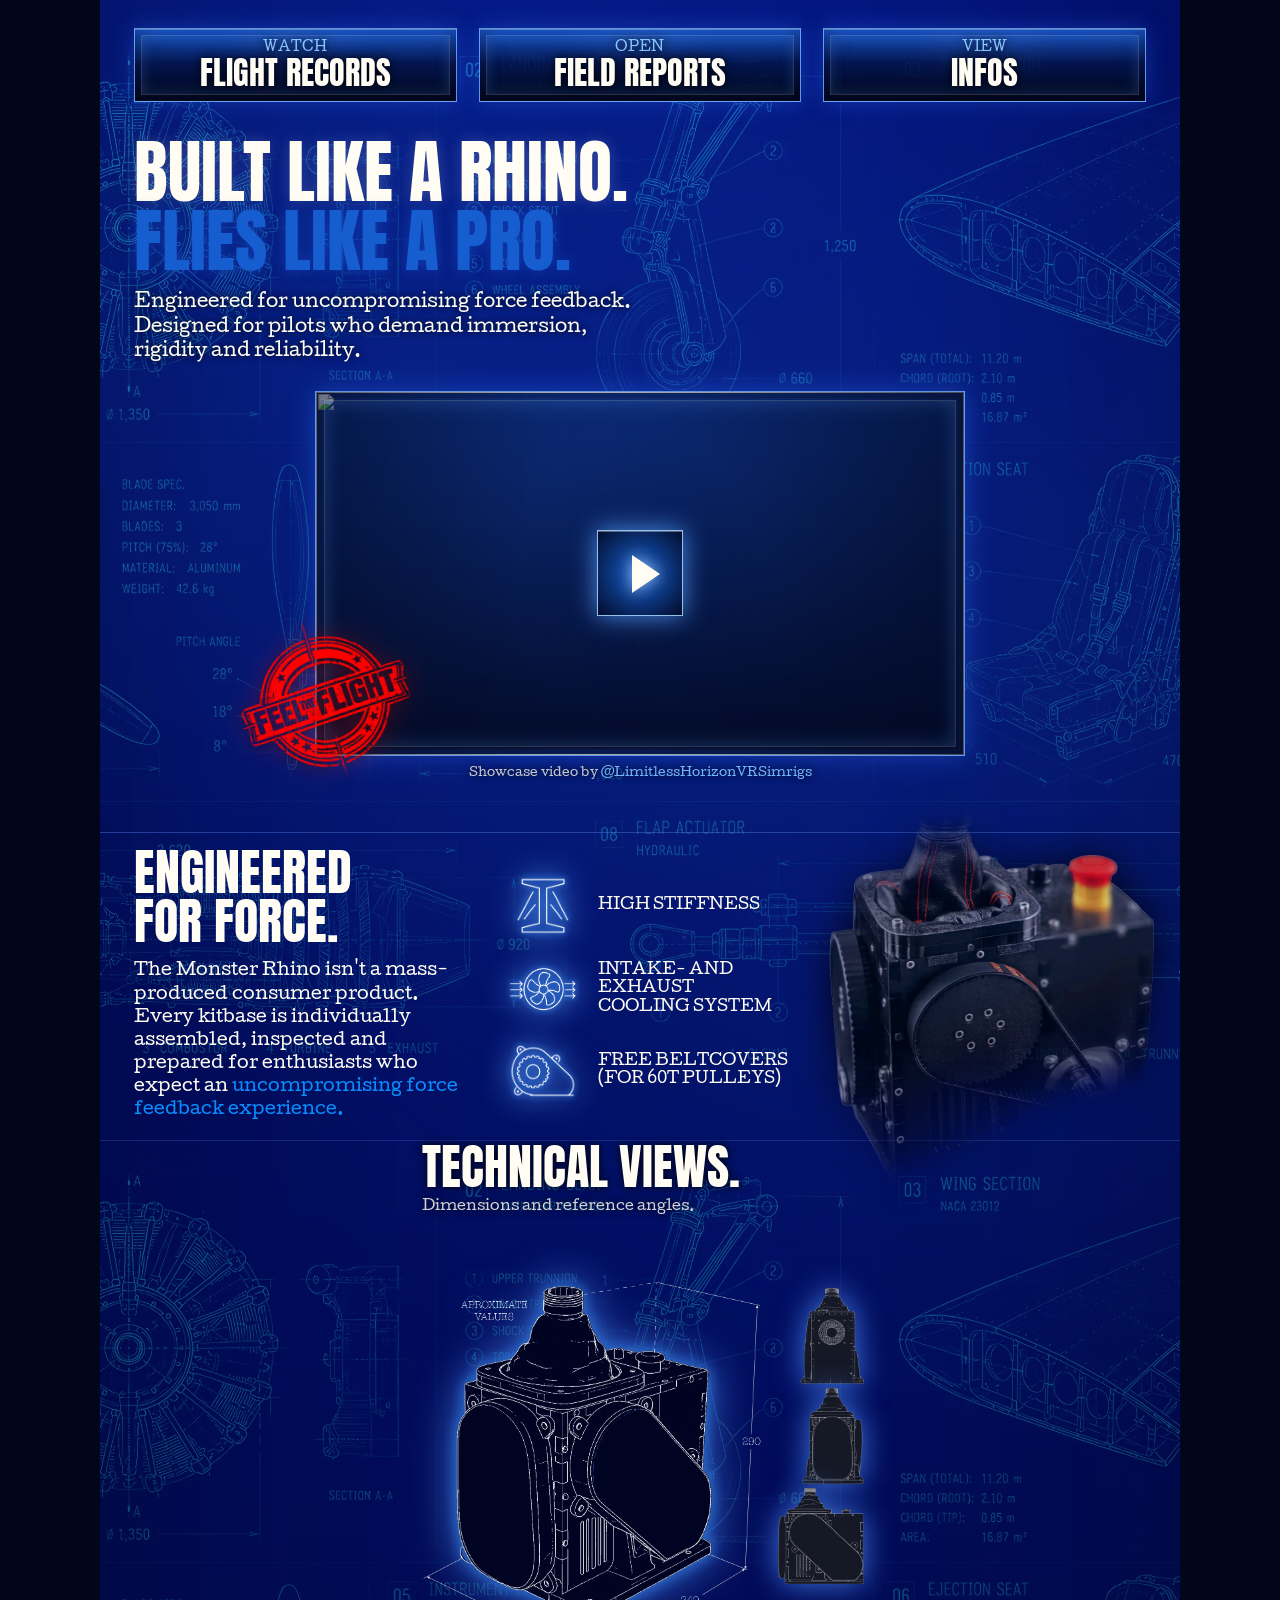
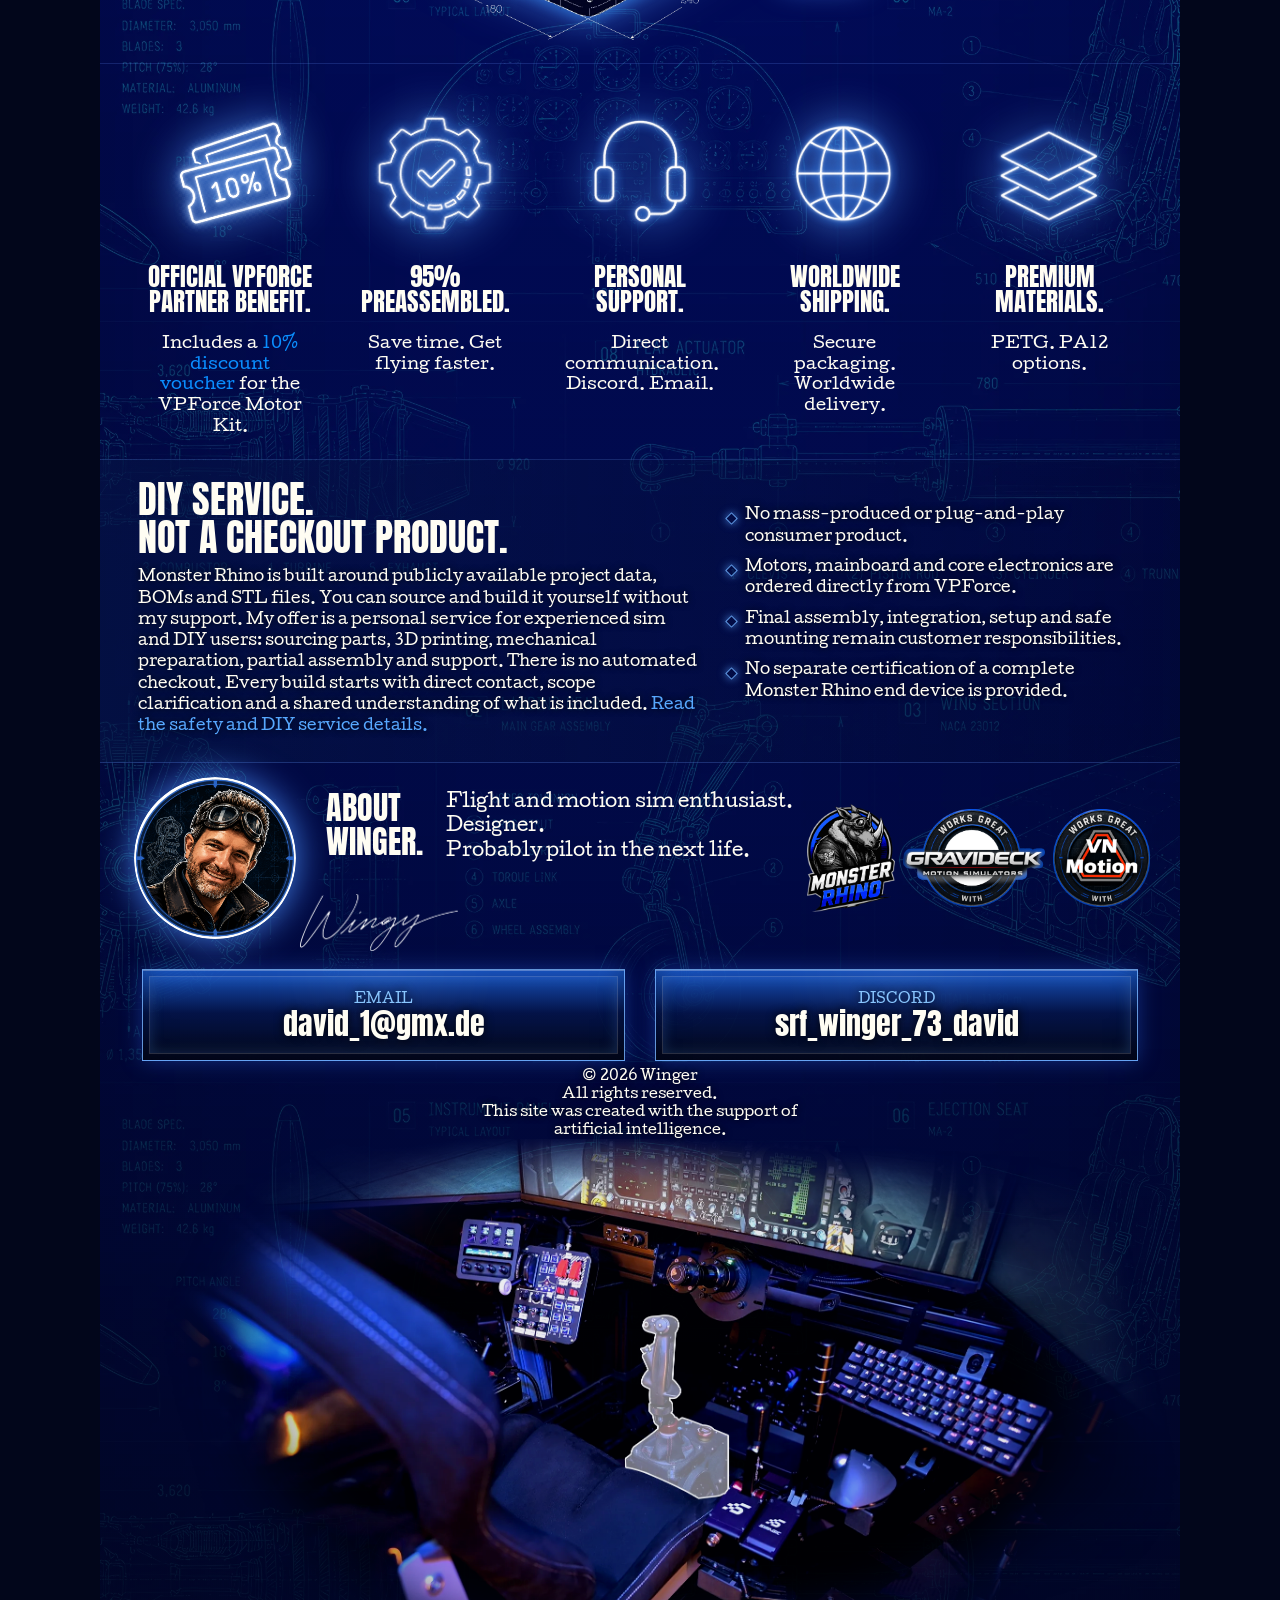
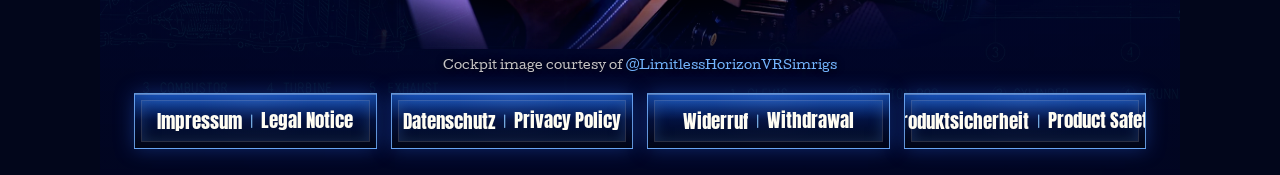
==== index.html @ 01133090 "Add files via upload layout changes. added quickjump functionality for infos subsite" ====
<!DOCTYPE html>
<html lang="en">

<head>
    <meta charset="UTF-8">
    <meta name="viewport" content="width=device-width, initial-scale=1.0">
    <title>Monster Rhino</title>

    <link rel="stylesheet" href="css/style.css?v=20260711-showcase-prototype">
</head>

<body>

<div class="page">

    <nav class="top-buttons">

        <a href="https://www.youtube.com/watch?v=9fxIOukKKqA&list=PLSJclyvsJYIU" target="_blank" rel="noopener noreferrer" class="site-button site-button-primary" aria-label="Flight Records - Watch">
            <span class="button-kicker">Watch</span>
            <span class="button-title">Flight Records</span>
        </a>

        <a href="https://forum.dcs.world/topic/357705-monster-ffb-rhino-diy-kitbase-95-preassembled-supplyservice-supplementary-to-kaltokriwinger-kits/?do=getNewComment" target="_blank" rel="noopener noreferrer" class="site-button" aria-label="Field Reports - Open">
            <span class="button-kicker">Open</span>
            <span class="button-title">Field Reports</span>
        </a>

        <a href="infos.html" class="site-button" aria-label="Infos - View">
            <span class="button-kicker">View</span>
            <span class="button-title">Infos</span>
        </a>

    </nav>

    <section class="hero">

        <div class="hero-text">

            <h1>
                BUILT LIKE A RHINO.<br>
                <span>FLIES LIKE A PRO.</span>
            </h1>

            <p>
                Engineered for uncompromising force feedback.<br>
                Designed for pilots who demand immersion,<br>
                rigidity and reliability.
            </p>

        </div>

        <a class="hero-video"
           href="https://youtu.be/08e_bdmxUrU"
           target="_blank"
           rel="noopener noreferrer"
           aria-label="Watch Monster Rhino showcase video on YouTube">

            <img class="hero-video-thumb"
                 src="https://img.youtube.com/vi/08e_bdmxUrU/maxresdefault.jpg"
                 alt="">

            <img class="hero-video-stamp"
                 src="assets/branding/Feeltheflight-clean.png"
                 alt="Feel the Flight">

            <span class="hero-video-play" aria-hidden="true"></span>

        </a>

        <p class="video-credit">
            <span class="credit-label">Showcase video by</span>
            <a href="https://www.youtube.com/@LimitlessHorizonVRSimrigs" target="_blank" rel="noopener noreferrer">@LimitlessHorizonVRSimrigs</a>
        </p>

    </section>

    <section class="engineered">

        <div>

            <h2>ENGINEERED<br>FOR FORCE.</h2>

            <p>
                The Monster Rhino isn't a mass-produced consumer product.
                Every kitbase is individually assembled, inspected and
                prepared for enthusiasts who expect an <span>uncompromising
                force feedback experience.</span>
            </p>

        </div>

        <div class="features">

            <div>
                <img src="assets/icons/Stiffness-ICON.png">
                <span>HIGH STIFFNESS</span>
            </div>

            <div>
                <img src="assets/icons/Exhaust-ICON.png">
                <span>INTAKE- AND EXHAUST<br>COOLING SYSTEM</span>
            </div>

            <div>
                <img src="assets/icons/Covers-ICON.png">
                <span>FREE BELTCOVERS<br>(FOR 60T PULLEYS)</span>
            </div>

        </div>

        <img class="product-photo"
             src="assets/renders/Rhino_Photo.webp"
             alt="Monster Rhino">

    </section>

    <section class="technical-showcase" aria-label="Monster Rhino technical views">

        <div class="technical-heading">
            <h2>TECHNICAL VIEWS.</h2>
            <p>Dimensions and reference angles.</p>
        </div>

        <img class="rhino-main"
             src="assets/renders/rhino-measurements.webp"
             alt="Monster Rhino">

        <div class="rhino-views">

            <img src="assets/renders/Rhino_FRONT.webp" alt="">
            <img src="assets/renders/Rhino_BACK.webp" alt="">
            <img src="assets/renders/Rhino_RIGHT.webp" alt="">

        </div>

    </section>

    <section class="benefits">

        <div class="benefit-voucher">
            <img src="assets/icons/10percent_ICON.png">
            <h3>OFFICIAL VPFORCE PARTNER BENEFIT.</h3>
            <p>Includes a <span>10% discount voucher</span> for the VPForce Motor Kit.</p>
        </div>

        <div>
            <img src="assets/icons/Preassembled-ICON.png">
            <h3>95% PREASSEMBLED.</h3>
            <p>Save time. Get flying faster.</p>
        </div>

        <div>
            <img src="assets/icons/Support-ICON.png">
            <h3>PERSONAL<br>SUPPORT.</h3>
            <p>Direct communication. Discord. Email.</p>
        </div>

        <div>
            <img src="assets/icons/Worldwide-ICON.png">
            <h3>WORLDWIDE SHIPPING.</h3>
            <p>Secure packaging. Worldwide delivery.</p>
        </div>

        <div class="benefit-materials">
            <img src="assets/icons/Materials-ICON.png">
            <h3>PREMIUM MATERIALS.</h3>
            <p>PETG. PA12 options.</p>
        </div>

    </section>

    <section class="service-note" aria-label="DIY service information">

        <div>
            <h2>DIY SERVICE.<br>NOT A CHECKOUT PRODUCT.</h2>

            <p>
                Monster Rhino is built around publicly available project data, BOMs and
                STL files. You can source and build it yourself without my support.
                My offer is a personal service for experienced sim and DIY users:
                sourcing parts, 3D printing, mechanical preparation, partial assembly
                and support. There is no automated checkout. Every build starts with
                direct contact, scope clarification and a shared understanding of what
                is included. <a href="produktsicherheit.html">Read the safety and DIY
                service details.</a>
            </p>
        </div>

        <ul>
            <li>No mass-produced or plug-and-play consumer product.</li>
            <li>Motors, mainboard and core electronics are ordered directly from VPForce.</li>
            <li>Final assembly, integration, setup and safe mounting remain customer responsibilities.</li>
            <li>No separate certification of a complete Monster Rhino end device is provided.</li>
        </ul>

    </section>

    <section class="about">

        <img class="portrait"
             src="assets/branding/Winger-Portrait.png"
             alt="Winger">

        <div class="about-text">

            <div class="about-copy">

                <h2>ABOUT<br>WINGER.</h2>

                <p>
                    Flight and motion sim enthusiast.<br>
                    Designer.<br>
                    Probably pilot in the next life.
                </p>

            </div>

            <img class="signature"
                 src="assets/branding/Wingy-Signatur.png"
                 alt="Wingy">

        </div>

        <div class="about-badges">

            <img class="logo-small"
                 src="assets/branding/Monster-Rhino-Logo.png"
                 alt="Monster Rhino">

            <a class="badge-link badge-link-gd" href="https://gravideck.com/en/" target="_blank" rel="noopener noreferrer" aria-label="Open GraviDeck">
                <img class="badge badge-gd"
                     src="assets/branding/Works-great-with-GD.png"
                     alt="Works great with GD">
            </a>

            <a class="badge-link badge-link-vn" href="https://vn-motion.com/?srsltid=AfmBOoo9H4VgVnEQMvwY68WuQSwq3NZef0F9R_mMOet5RxjtOKO_bLmU" target="_blank" rel="noopener noreferrer" aria-label="Open VN Motion">
                <img class="badge badge-vn"
                     src="assets/branding/Works-great-with-VN-Badge.png"
                     alt="Works great with VN Motion">
            </a>

        </div>

    </section>

    <section class="contact">

        <a href="mailto:david_1@gmx.de" class="site-button contact-button" aria-label="Email david_1@gmx.de">
            <span class="button-kicker">Email</span>
            <span class="button-title">david_1@gmx.de</span>
        </a>

        <a href="https://discord.gg/" target="_blank" rel="noopener noreferrer" class="site-button contact-button" aria-label="Discord srf_winger_73_david">
            <span class="button-kicker">Discord</span>
            <span class="button-title">srf_winger_73_david</span>
        </a>

    </section>

    <footer>

        <p>

            © 2026 Winger<br>
            All rights reserved.<br>
            This site was created with the support of artificial intelligence.

        </p>

        <img src="assets/background/Limitless-VN-Pit.webp" alt="">

        <p class="image-credit">
            Cockpit image courtesy of
            <a href="https://www.youtube.com/@LimitlessHorizonVRSimrigs" target="_blank" rel="noopener noreferrer">@LimitlessHorizonVRSimrigs</a>
        </p>

        <nav class="legal-nav" aria-label="Legal information">
            <a href="impressum.html" class="site-button legal-button">
                <span>Impressum</span><span>Legal Notice</span>
            </a>
            <a href="datenschutz.html" class="site-button legal-button">
                <span>Datenschutz</span><span>Privacy Policy</span>
            </a>
            <a href="widerruf.html" class="site-button legal-button">
                <span>Widerruf</span><span>Withdrawal</span>
            </a>
            <a href="produktsicherheit.html" class="site-button legal-button">
                <span>Produktsicherheit</span><span>Product Safety</span>
            </a>
        </nav>

    </footer>

</div>

<script src="js/script.js"></script>

</body>
</html>
---- css/style.css ----
@font-face {
  font-family: AntonLocal;
  src: url("../fonts/Anton-Regular.ttf") format("truetype");
  font-display: swap;
}

@font-face {
  font-family: CutiveLocal;
  src: url("../fonts/Cutive-Regular.ttf") format("truetype");
  font-display: swap;
}

:root {
  --page-width: 1080px;
  --ink: #fffdf3;
  --blue: #165ed0;
  --glow: #5da4ff;
  --line: rgba(99, 146, 255, .34);
}

* {
  box-sizing: border-box;
}

html {
  background: #02061b;
}

body {
  margin: 0;
  min-width: 320px;
  background: #02061b;
  color: var(--ink);
  font-family: CutiveLocal, Georgia, serif;
}

img {
  display: block;
  max-width: 100%;
}

a {
  color: inherit;
}

.page {
  position: relative;
  isolation: isolate;
  width: min(100%, var(--page-width));
  min-height: 100vh;
  margin: 0 auto;
  overflow: hidden;
  background:
    linear-gradient(180deg, rgba(1, 4, 23, .05) 0%, rgba(1, 4, 23, .55) 72%, rgba(1, 4, 23, .88) 100%),
    url("../assets/background/Hintergrund.webp") top center / 1120px auto repeat-y,
    #02061b;
}

.page::before {
  content: "";
  position: absolute;
  inset: 0;
  z-index: -1;
  background:
    radial-gradient(circle at 74% 18%, rgba(24, 83, 190, .23), transparent 30%),
    radial-gradient(circle at 20% 7%, rgba(28, 101, 220, .18), transparent 24%);
  pointer-events: none;
}

.top-buttons {
  display: grid;
  grid-template-columns: repeat(3, 1fr);
  gap: 22px;
  padding: 28px 34px 0;
}

.site-button {
  position: relative;
  display: flex;
  min-width: 0;
  min-height: 74px;
  flex-direction: column;
  align-items: center;
  justify-content: center;
  padding: 13px 20px 12px;
  border: 1px solid rgba(120, 181, 255, .82);
  background:
    linear-gradient(180deg, rgba(27, 93, 208, .88), rgba(4, 20, 72, .88) 48%, rgba(2, 7, 29, .94)),
    radial-gradient(circle at 50% 0%, rgba(255, 255, 255, .26), transparent 44%);
  box-shadow:
    0 0 20px rgba(47, 111, 255, .34),
    inset 0 1px 0 rgba(255, 255, 255, .28),
    inset 0 -14px 26px rgba(0, 0, 0, .28);
  color: var(--ink);
  overflow: hidden;
  font-family: AntonLocal, Impact, sans-serif;
  text-decoration: none;
  transition: transform .18s ease, filter .18s ease;
}

.site-button::before,
.site-button::after {
  content: "";
  position: absolute;
  z-index: 0;
  pointer-events: none;
}

.site-button::before {
  inset: 6px;
  border: 1px solid rgba(255, 255, 255, .16);
  box-shadow: inset 0 0 14px rgba(93, 164, 255, .24);
}

.site-button::after {
  top: -1px;
  left: -42px;
  width: 42px;
  height: 3px;
  background: linear-gradient(90deg, transparent, rgba(112, 191, 255, .35), rgba(255, 255, 255, .98), rgba(89, 177, 255, .92), transparent);
  box-shadow:
    0 0 10px rgba(116, 193, 255, .95),
    0 0 18px rgba(116, 193, 255, .7);
  opacity: 0;
  transition: opacity .16s ease;
}

.site-button:hover,
.site-button:focus-visible {
  transform: translateY(-2px);
  filter: drop-shadow(0 0 16px rgba(86, 160, 255, .85));
  outline: none;
}

.site-button:hover::after,
.site-button:focus-visible::after {
  opacity: 1;
  animation: border-snake 1.45s linear infinite;
}

@keyframes border-snake {
  0% {
    top: -1px;
    left: -42px;
    width: 42px;
    height: 3px;
    background: linear-gradient(90deg, transparent, rgba(112, 191, 255, .35), rgba(255, 255, 255, .98), rgba(89, 177, 255, .92), transparent);
  }

  24.9% {
    top: -1px;
    left: 100%;
    width: 42px;
    height: 3px;
    background: linear-gradient(90deg, transparent, rgba(112, 191, 255, .35), rgba(255, 255, 255, .98), rgba(89, 177, 255, .92), transparent);
  }

  25% {
    top: -42px;
    left: calc(100% - 2px);
    width: 3px;
    height: 42px;
    background: linear-gradient(180deg, transparent, rgba(112, 191, 255, .35), rgba(255, 255, 255, .98), rgba(89, 177, 255, .92), transparent);
  }

  49.9% {
    top: 100%;
    left: calc(100% - 2px);
    width: 3px;
    height: 42px;
    background: linear-gradient(180deg, transparent, rgba(112, 191, 255, .35), rgba(255, 255, 255, .98), rgba(89, 177, 255, .92), transparent);
  }

  50% {
    top: calc(100% - 2px);
    left: 100%;
    width: 42px;
    height: 3px;
    background: linear-gradient(270deg, transparent, rgba(112, 191, 255, .35), rgba(255, 255, 255, .98), rgba(89, 177, 255, .92), transparent);
  }

  74.9% {
    top: calc(100% - 2px);
    left: -42px;
    width: 42px;
    height: 3px;
    background: linear-gradient(270deg, transparent, rgba(112, 191, 255, .35), rgba(255, 255, 255, .98), rgba(89, 177, 255, .92), transparent);
  }

  75% {
    top: 100%;
    left: -1px;
    width: 3px;
    height: 42px;
    background: linear-gradient(0deg, transparent, rgba(112, 191, 255, .35), rgba(255, 255, 255, .98), rgba(89, 177, 255, .92), transparent);
  }

  100% {
    top: -42px;
    left: -1px;
    width: 3px;
    height: 42px;
    background: linear-gradient(0deg, transparent, rgba(112, 191, 255, .35), rgba(255, 255, 255, .98), rgba(89, 177, 255, .92), transparent);
  }
}

.button-kicker,
.button-title {
  position: relative;
  z-index: 2;
  display: block;
  text-align: center;
  text-transform: uppercase;
  text-shadow: 0 0 10px rgba(0, 0, 0, .92);
}

.button-kicker {
  margin-bottom: 2px;
  color: #89c6ff;
  font-family: CutiveLocal, Georgia, serif;
  font-size: 13px;
  line-height: 1;
}

.button-title {
  font-size: 32px;
  line-height: .98;
  overflow-wrap: anywhere;
}

.hero {
  position: relative;
  min-height: auto;
  padding: 28px 34px 50px;
}

.hero-text {
  position: relative;
  z-index: 3;
  width: 64%;
  padding-top: 8px;
}

h1,
h2,
h3 {
  font-family: AntonLocal, Impact, sans-serif;
  font-weight: 400;
  letter-spacing: 0;
  text-transform: uppercase;
}

h1 {
  margin: 0;
  font-size: 70px;
  line-height: .98;
  text-shadow: 0 0 16px rgba(255, 255, 255, .18);
}

h1 span {
  color: var(--blue);
  text-shadow: 0 0 14px rgba(32, 91, 220, .45);
}

.hero p {
  max-width: 530px;
  margin: 16px 0 0;
  font-size: 18px;
  line-height: 1.36;
  text-shadow: 0 0 7px rgba(0, 0, 0, .95);
}

.hero-video {
  position: relative;
  z-index: 4;
  display: block;
  width: min(650px, 70%);
  aspect-ratio: 16 / 9;
  margin: 26px auto 0;
  border: 1px solid rgba(120, 181, 255, .82);
  background:
    linear-gradient(180deg, rgba(20, 76, 190, .42), rgba(2, 8, 34, .86)),
    #06174e;
  box-shadow:
    0 0 26px rgba(47, 111, 255, .42),
    inset 0 0 0 6px rgba(10, 34, 98, .62),
    inset 0 0 24px rgba(90, 162, 255, .18);
  color: var(--ink);
  overflow: visible;
  text-decoration: none;
  transition: transform .18s ease, filter .18s ease;
}

.hero-video::before {
  content: "";
  position: absolute;
  inset: 8px;
  z-index: 2;
  border: 1px solid rgba(255, 255, 255, .16);
  box-shadow: inset 0 0 20px rgba(93, 164, 255, .24);
  pointer-events: none;
}

.hero-video::after {
  content: "";
  position: absolute;
  inset: 0;
  z-index: 1;
  background:
    linear-gradient(90deg, rgba(2, 8, 34, .12), transparent 36%, rgba(2, 8, 34, .28)),
    radial-gradient(circle at 50% 50%, transparent 36%, rgba(2, 8, 34, .5) 100%);
  pointer-events: none;
}

.hero-video:hover,
.hero-video:focus-visible {
  transform: translateY(-3px);
  filter: drop-shadow(0 0 18px rgba(86, 160, 255, .9));
  outline: none;
}

.hero-video-thumb {
  width: 100%;
  height: 100%;
  object-fit: cover;
  filter: saturate(1.12) contrast(1.08);
  overflow: hidden;
}

.hero-video-stamp {
  position: absolute;
  z-index: 3;
  left: -76px;
  bottom: -24px;
  width: clamp(118px, 16vw, 170px);
  opacity: 1;
  transform: rotate(-7deg);
  filter:
    drop-shadow(0 2px 4px rgba(0, 0, 0, .55))
    drop-shadow(0 0 12px rgba(255, 30, 30, .35));
  pointer-events: none;
}

.hero-video-play {
  position: absolute;
  z-index: 4;
  left: 50%;
  top: 50%;
  width: 86px;
  height: 86px;
  border: 1px solid rgba(163, 210, 255, .9);
  background:
    radial-gradient(circle, rgba(21, 104, 225, .88), rgba(2, 10, 38, .9));
  box-shadow:
    0 0 24px rgba(86, 160, 255, .86),
    inset 0 1px 0 rgba(255, 255, 255, .34);
  transform: translate(-50%, -50%);
}

.hero-video-play::before {
  content: "";
  position: absolute;
  left: 34px;
  top: 24px;
  width: 0;
  height: 0;
  border-top: 19px solid transparent;
  border-bottom: 19px solid transparent;
  border-left: 28px solid var(--ink);
  filter: drop-shadow(0 0 8px rgba(255, 255, 255, .62));
}

.hero .video-credit {
  position: relative;
  z-index: 4;
  width: min(100% - 64px, 650px);
  max-width: none;
  margin: 10px auto 0;
  padding: 0;
  color: rgba(255, 253, 243, .78);
  font-size: 12px;
  line-height: 1.35;
  text-align: center;
  text-shadow: 0 0 7px #000;
}

.credit-label {
  display: inline;
}

.video-credit a {
  color: #74b6ff;
  text-decoration: none;
}

.video-credit a:hover,
.video-credit a:focus-visible {
  color: var(--ink);
  text-decoration: underline;
  outline: none;
}

.rhino-main {
  position: relative;
  z-index: 2;
  top: auto;
  right: auto;
  width: min(350px, 48vw);
  margin: 8px 0 -42px;
  filter: drop-shadow(0 0 20px rgba(81, 151, 255, .68));
}

.rhino-views {
  position: relative;
  z-index: 2;
  left: auto;
  bottom: auto;
  display: flex;
  flex-direction: column;
  align-items: flex-end;
  justify-content: center;
  gap: 4px;
  margin: -24px 0 -24px;
}

.rhino-views img {
  width: auto;
  height: 96px;
  max-width: none;
  object-fit: contain;
  object-position: bottom;
  filter: drop-shadow(0 0 15px rgba(77, 143, 255, .82));
}

.technical-showcase {
  position: relative;
  display: grid;
  grid-template-columns: max-content max-content;
  align-items: center;
  justify-content: center;
  gap: 12px;
  width: 100%;
  box-sizing: border-box;
  padding: 4px 24px 0;
  overflow: visible;
  border-bottom: 1px solid rgba(99, 146, 255, .2);
}

.technical-heading {
  grid-column: 1 / -1;
  justify-self: start;
  width: min(100%, 560px);
  margin: 0 0 -18px;
  padding-left: 6px;
  text-shadow: 0 0 8px rgba(0, 0, 0, .95);
}

.technical-heading h2 {
  margin: 0;
  font-family: AntonLocal, Impact, sans-serif;
  font-size: clamp(28px, 4.8vw, 48px);
  line-height: .95;
  letter-spacing: 0;
}

.technical-heading p {
  margin: 8px 0 0;
  color: rgba(255, 253, 243, .82);
  font-size: 14px;
  line-height: 1.2;
}

.engineered {
  position: relative;
  display: grid;
  grid-template-columns: 34% 30% 36%;
  gap: 24px;
  min-height: 284px;
  padding: 14px 34px 18px;
  border-top: 1px solid var(--line);
  border-bottom: 1px solid rgba(99, 146, 255, .2);
}

.engineered > div,
.features {
  position: relative;
  z-index: 2;
}

h2 {
  margin: 0 0 15px;
  font-size: 50px;
  line-height: .98;
}

.engineered p {
  margin: 0;
  font-size: 17px;
  line-height: 1.36;
}

.engineered p span {
  color: #0a8eff;
}

.engineered p::selection,
.benefits p::selection,
.about p::selection {
  background: rgba(22, 94, 208, .65);
}

.features {
  align-self: center;
  padding-top: 6px;
}

.features div {
  display: grid;
  grid-template-columns: 82px 1fr;
  align-items: center;
  gap: 14px;
  margin-bottom: 17px;
  font-size: 15px;
  line-height: 1.25;
  text-transform: uppercase;
}

.features div:last-child {
  margin-bottom: 0;
}

.features img {
  width: 82px;
  max-height: 74px;
  object-fit: contain;
  filter: drop-shadow(0 0 15px rgba(85, 158, 255, .95));
}

.product-photo {
  position: absolute;
  z-index: 1;
  right: 22px;
  bottom: -66px;
  width: 560px;
  max-height: 429px;
  object-fit: contain;
  object-position: bottom right;
  filter: drop-shadow(0 0 20px rgba(0, 0, 0, .85));
}

.benefits {
  display: grid;
  grid-template-columns: repeat(5, 1fr);
  gap: 20px;
  padding: 28px 38px 20px;
}

.benefits > div {
  text-align: center;
}

.benefits img {
  width: 168px;
  height: 168px;
  margin: 0 auto 4px;
  object-fit: contain;
  filter: drop-shadow(0 0 22px rgba(86, 159, 255, .96));
}

.benefit-voucher img {
  width: 188px;
  height: 188px;
  margin-top: -10px;
  margin-bottom: -6px;
}

.benefits div:nth-child(3) img {
  width: 185px;
  height: 185px;
  margin-top: -9px;
  margin-bottom: -4px;
}

.benefits h3 {
  min-height: 62px;
  max-width: 150px;
  margin: 0 auto 9px;
  font-size: 25px;
  line-height: 1.02;
}

.benefit-voucher h3 {
  max-width: 190px;
}

.benefits p {
  max-width: 150px;
  margin: 0 auto;
  font-size: 16px;
  line-height: 1.3;
}

.benefits span {
  color: #0a8eff;
}

.service-note {
  display: grid;
  grid-template-columns: minmax(0, 1.15fr) minmax(290px, .85fr);
  gap: 28px;
  padding: 20px 38px 24px;
  border-top: 1px solid rgba(99, 146, 255, .2);
  border-bottom: 1px solid rgba(99, 146, 255, .26);
  background:
    linear-gradient(90deg, rgba(6, 21, 70, .55), rgba(2, 8, 34, .18));
}

.service-note h2 {
  margin-bottom: 10px;
  font-size: 38px;
  line-height: 1.02;
}

.service-note p,
.service-note li {
  font-size: 15px;
  line-height: 1.42;
  text-shadow: 0 0 7px rgba(0, 0, 0, .95);
}

.service-note p {
  margin: 0;
}

.service-note a {
  color: #57a8ff;
  text-decoration: none;
}

.service-note a:hover,
.service-note a:focus-visible {
  text-decoration: underline;
  outline: none;
}

.service-note ul {
  align-self: center;
  margin: 0;
  padding: 0;
  list-style: none;
}

.service-note li {
  position: relative;
  margin: 0 0 9px;
  padding-left: 18px;
}

.service-note li::before {
  content: "";
  position: absolute;
  left: 0;
  top: .58em;
  width: 7px;
  height: 7px;
  border: 1px solid rgba(111, 176, 255, .9);
  box-shadow: 0 0 9px rgba(86, 159, 255, .8);
  transform: rotate(45deg);
}

.about {
  display: grid;
  grid-template-columns: 176px minmax(500px, 1fr) 280px;
  align-items: center;
  gap: 16px;
  padding: 2px 34px 18px;
}

.portrait {
  width: 162px;
  height: 162px;
  border-radius: 50%;
  filter: drop-shadow(0 0 18px rgba(74, 144, 255, .9));
  object-fit: cover;
}

.about-text {
  position: relative;
  min-height: 176px;
  padding-top: 26px;
}

.about-copy {
  display: grid;
  grid-template-columns: 104px 1fr;
  align-items: start;
  gap: 16px;
}

.about-copy h2 {
  margin: 0;
  font-size: 32px;
  line-height: 1.07;
}

.about p {
  margin: 0;
  padding-top: 0;
  font-size: 18px;
  line-height: 1.36;
  white-space: nowrap;
}

.signature {
  width: 158px;
  margin: 30px 0 0 -26px;
}

.about-badges {
  display: grid;
  grid-template-columns: 88px 142px 97px;
  align-items: center;
  justify-content: center;
  gap: 8px;
  transform: translateX(-28px);
}

.logo-small {
  width: 88px;
  justify-self: center;
}

.badge {
  width: 88px;
  justify-self: center;
}

.badge-link {
  display: block;
  justify-self: center;
  text-decoration: none;
  transition: transform .18s ease, filter .18s ease;
}

.badge-link:hover,
.badge-link:focus-visible {
  transform: translateY(-2px);
  filter: drop-shadow(0 0 16px rgba(86, 160, 255, .85));
  outline: none;
}

.badge-gd {
  width: 142px;
  max-width: none;
  z-index: 2;
}

.badge-vn {
  width: 97px;
}

.contact {
  display: grid;
  grid-template-columns: 1fr 1fr;
  gap: 30px;
  padding: 0 42px 8px;
}

.contact-button {
  min-height: 92px;
}

.contact-button .button-title {
  font-size: 30px;
  text-transform: none;
}

footer {
  position: relative;
  text-align: center;
}

footer p {
  position: relative;
  z-index: 2;
  width: 360px;
  margin: 0 auto;
  padding: 0 0 10px;
  font-size: 14px;
  line-height: 1.28;
  text-shadow: 0 0 7px #000;
}

.legal-nav {
  position: relative;
  z-index: 3;
  display: grid;
  grid-template-columns: repeat(4, minmax(0, 1fr));
  gap: 14px;
  width: calc(100% - 68px);
  margin: 18px auto 26px;
}

.legal-nav a {
  min-height: 56px;
  padding: 10px 12px;
  font-size: 19px;
  line-height: 1;
}

.legal-button {
  flex-direction: row;
  gap: 7px;
  white-space: nowrap;
}

.legal-button span {
  position: relative;
  z-index: 2;
}

.legal-button span + span::before {
  content: "|";
  margin-right: 7px;
  color: rgba(137, 198, 255, .9);
  font-family: CutiveLocal, Georgia, serif;
  font-size: .72em;
  vertical-align: .08em;
}

.legal-nav a:hover,
.legal-nav a:focus-visible {
  color: #74b6ff;
  outline: none;
}

footer img {
  width: 100%;
  height: 510px;
  margin-top: -12px;
  object-fit: cover;
  object-position: center top;
  opacity: .92;
  filter: saturate(1.04) contrast(1.05);
}

.image-credit {
  width: min(100% - 64px, 720px);
  margin: 10px auto 0;
  padding: 0;
  color: rgba(255, 253, 243, .78);
  font-size: 12px;
  line-height: 1.35;
}

.image-credit a {
  color: #74b6ff;
  text-decoration: none;
}

.image-credit a:hover,
.image-credit a:focus-visible {
  color: var(--ink);
  text-decoration: underline;
  outline: none;
}

.legal-page {
  min-height: 100vh;
  padding: 44px 24px 72px;
  background:
    linear-gradient(180deg, rgba(1, 4, 23, .2), rgba(1, 4, 23, .86)),
    url("../assets/background/Hintergrund.webp") top center / 1120px auto repeat-y,
    #02061b;
}

.legal-document {
  width: min(100%, 900px);
  margin: 0 auto;
  padding: 34px;
  border: 1px solid rgba(89, 150, 255, .35);
  background: rgba(2, 8, 34, .82);
  box-shadow: 0 0 28px rgba(20, 78, 190, .24);
  color: var(--ink);
}

.legal-document h1,
.legal-document h2 {
  margin: 0 0 18px;
}

.legal-document h1 {
  font-size: 48px;
  line-height: 1;
}

.legal-document h1 span {
  color: #57a8ff;
}

.legal-document h2 {
  padding-top: 22px;
  font-size: 28px;
}

.legal-document h3 {
  margin: 18px 0 8px;
  color: #57a8ff;
  font-size: 22px;
  line-height: 1.1;
}

.legal-document p,
.legal-document li {
  font-size: 17px;
  line-height: 1.55;
}

.legal-document a {
  color: #57a8ff;
}

.legal-document ul {
  padding-left: 22px;
}

.legal-language {
  margin-top: 28px;
  padding-top: 4px;
  border-top: 1px solid rgba(89, 150, 255, .35);
}

.legal-language:first-of-type {
  margin-top: 12px;
}

.legal-note {
  margin-top: 30px;
  padding: 16px 18px;
  border: 1px solid rgba(89, 150, 255, .35);
  background: rgba(7, 24, 76, .58);
}

.legal-back {
  display: inline-flex;
  margin-bottom: 24px;
  color: #57a8ff;
  font-family: AntonLocal, Impact, sans-serif;
  text-decoration: none;
  text-transform: uppercase;
}

.briefing-page {
  min-width: 320px;
  background: #02061b;
  color: var(--ink);
  font-family: CutiveLocal, Georgia, serif;
}

.briefing-document {
  width: min(100%, 920px);
  margin: 0 auto;
  padding: 22px 18px 40px;
}

.briefing-back {
  margin-bottom: 18px;
}

.briefing-sheet {
  position: relative;
  scroll-margin-top: 58px;
  min-height: 1286px;
  margin: 0 auto 26px;
  padding: 48px 56px 108px 214px;
  overflow: hidden;
  background:
    linear-gradient(180deg, rgba(0, 20, 86, .08), rgba(0, 12, 58, .4)),
    url("../assets/background/Hintergrund.webp") top center / 1120px auto repeat-y,
    #051b85;
  border: 1px solid rgba(95, 155, 255, .28);
  box-shadow: 0 0 28px rgba(46, 108, 255, .24);
}

.briefing-sheet::before {
  content: "";
  position: absolute;
  inset: 0;
  background:
    linear-gradient(90deg, rgba(0, 9, 48, .18), transparent 40%, rgba(0, 9, 48, .2)),
    radial-gradient(circle at 50% 36%, rgba(58, 129, 255, .2), transparent 36%);
  pointer-events: none;
}

.briefing-header,
.briefing-text,
.briefing-toc,
.briefing-note,
.briefing-home,
.briefing-footer {
  position: relative;
  z-index: 1;
}

.briefing-home {
  display: inline-flex;
  position: relative;
  min-height: 34px;
  align-items: center;
  justify-content: center;
  margin: 0 0 14px;
  padding: 8px 22px 7px;
  border: 1px solid rgba(120, 181, 255, .78);
  background:
    linear-gradient(180deg, rgba(27, 93, 208, .62), rgba(4, 20, 72, .84) 50%, rgba(2, 7, 29, .92)),
    radial-gradient(circle at 50% 0%, rgba(255, 255, 255, .22), transparent 46%);
  box-shadow:
    0 0 14px rgba(47, 111, 255, .28),
    inset 0 1px 0 rgba(255, 255, 255, .24),
    inset 0 -10px 20px rgba(0, 0, 0, .26);
  color: #74b6ff;
  overflow: hidden;
  font-family: AntonLocal, Impact, sans-serif;
  font-size: 18px;
  letter-spacing: .08em;
  line-height: 1;
  text-decoration: none;
  text-transform: uppercase;
  text-shadow: 0 0 8px rgba(0, 0, 0, .82);
  transition: color .18s ease, filter .18s ease, text-shadow .18s ease, transform .18s ease;
}

.briefing-home::before,
.briefing-home::after {
  content: "";
  position: absolute;
  pointer-events: none;
}

.briefing-home::before {
  inset: 4px;
  border: 1px solid rgba(255, 255, 255, .15);
  box-shadow: inset 0 0 12px rgba(93, 164, 255, .24);
}

.briefing-home::after {
  top: -1px;
  left: -34px;
  width: 34px;
  height: 2px;
  background: linear-gradient(90deg, transparent, rgba(112, 191, 255, .35), rgba(255, 255, 255, .95), rgba(89, 177, 255, .88), transparent);
  box-shadow:
    0 0 9px rgba(116, 193, 255, .9),
    0 0 16px rgba(116, 193, 255, .62);
  opacity: 0;
}

.briefing-home:hover,
.briefing-home:focus-visible {
  color: var(--ink);
  filter: drop-shadow(0 0 12px rgba(92, 166, 255, .86));
  text-shadow:
    0 0 8px rgba(255, 255, 255, .42),
    0 0 18px rgba(71, 143, 255, .82);
  transform: translateX(5px);
  outline: none;
}

.briefing-home:hover::after,
.briefing-home:focus-visible::after {
  opacity: 1;
  animation: border-snake 1.45s linear infinite;
}

.briefing-header {
  display: grid;
  grid-template-columns: 142px minmax(0, 1fr);
  align-items: center;
  gap: 24px;
  margin-left: -166px;
  padding-bottom: 14px;
  border-bottom: 1px solid rgba(255, 255, 255, .82);
}

.briefing-header img {
  width: 138px;
  filter: drop-shadow(0 0 14px rgba(0, 0, 0, .65));
}

.briefing-header h1 {
  margin: 0;
  font-size: clamp(38px, 5.45vw, 52px);
  line-height: .96;
  letter-spacing: .02em;
  white-space: nowrap;
}

.briefing-header h1 span {
  color: #0799e7;
}

.briefing-index .briefing-header h1 {
  font-size: clamp(38px, 5.45vw, 52px);
}

.briefing-toc {
  margin: 18px 0 0;
  padding: 0;
  list-style: none;
}

.briefing-toc li {
  margin-bottom: 14px;
}

.briefing-toc a {
  display: grid;
  grid-template-columns: 62px 1fr;
  align-items: baseline;
  gap: 16px;
  color: #fff;
  font-family: AntonLocal, Impact, sans-serif;
  font-size: 30px;
  line-height: 1;
  letter-spacing: .13em;
  text-decoration: none;
  text-shadow: 0 0 8px rgba(0, 0, 0, .72);
  transition: color .18s ease, filter .18s ease, text-shadow .18s ease, transform .18s ease;
}

.briefing-toc a:hover,
.briefing-toc a:focus-visible {
  color: #74b6ff;
  filter: drop-shadow(0 0 12px rgba(92, 166, 255, .82));
  text-shadow:
    0 0 8px rgba(255, 255, 255, .44),
    0 0 18px rgba(71, 143, 255, .82);
  transform: translateX(6px);
  outline: none;
}

.briefing-toc span {
  color: #0799e7;
  letter-spacing: .04em;
}

.briefing-text {
  max-width: 620px;
  margin-top: 18px;
}

.briefing-text p {
  margin: 0 0 18px;
  font-size: 20px;
  line-height: 1.3;
  letter-spacing: .08em;
  text-shadow: 0 0 8px rgba(0, 0, 0, .85);
}

.briefing-text h2 {
  margin: 22px 0 10px;
  color: #fff;
  font-family: AntonLocal, Impact, sans-serif;
  font-size: 27px;
  line-height: 1;
  letter-spacing: .12em;
  text-transform: uppercase;
  text-shadow: 0 0 10px rgba(0, 0, 0, .85);
}

.briefing-text strong {
  color: #fff;
  font-family: AntonLocal, Impact, sans-serif;
  font-size: 28px;
  letter-spacing: .12em;
  text-transform: uppercase;
}

.briefing-text mark {
  padding: 0;
  background: transparent;
  color: #0799e7;
}

.briefing-list {
  margin: 0 0 16px;
  padding-left: 26px;
}

.briefing-list li {
  margin: 0 0 8px;
  font-size: 18px;
  line-height: 1.26;
  letter-spacing: .08em;
  text-shadow: 0 0 8px rgba(0, 0, 0, .85);
}

.briefing-compact p {
  margin-bottom: 13px;
  font-size: 18px;
  line-height: 1.24;
}

.briefing-compact h2 {
  margin-top: 16px;
  font-size: 23px;
}

.briefing-compact .briefing-list li {
  margin-bottom: 5px;
  font-size: 16px;
}

.briefing-note {
  max-width: 620px;
  margin-top: 16px;
  margin-bottom: 14px;
  padding: 14px 18px 16px;
  border: 3px solid #071467;
  border-radius: 18px;
  background: rgba(255, 255, 255, .94);
  color: #071467;
  box-shadow: 0 0 0 2px rgba(255, 255, 255, .94);
}

.briefing-note h2 {
  margin: 0 0 10px;
  font-family: CutiveLocal, Georgia, serif;
  font-size: 20px;
  line-height: 1.28;
  letter-spacing: .34em;
}

.briefing-note p {
  margin: 0;
  font-size: 14px;
  line-height: 1.32;
  letter-spacing: .18em;
}

.briefing-footer {
  position: absolute;
  left: 0;
  right: 0;
  bottom: 0;
  display: flex;
  flex-direction: column;
  align-items: center;
  gap: 5px;
  padding: 10px 128px 12px 214px;
  background: rgba(255, 255, 255, .95);
  color: #071467;
  font-size: 11px;
  line-height: 1.05;
  letter-spacing: .18em;
  text-transform: uppercase;
  white-space: nowrap;
}

.briefing-footer-title {
  display: block;
  text-align: center;
}

.briefing-footer-meta {
  display: flex;
  flex-wrap: nowrap;
  justify-content: center;
  gap: 10px;
}

.briefing-footer-meta span + span::before {
  content: "|";
  margin-right: 10px;
}

@media (max-width: 980px) {
  .hero {
    display: flex;
    min-height: auto;
    flex-direction: column;
    padding: 24px 24px 26px;
  }

  .hero-text {
    width: 100%;
  }

  .hero-video {
    width: min(720px, 100%);
    margin: 22px auto 0;
  }

  .hero-video-stamp {
    left: -14px;
    bottom: -20px;
    width: 128px;
  }

  .hero-video-play {
    width: 74px;
    height: 74px;
  }

  .hero-video-play::before {
    left: 30px;
    top: 21px;
    border-top-width: 16px;
    border-bottom-width: 16px;
    border-left-width: 24px;
  }

  .rhino-main {
    position: relative;
    top: auto;
    right: auto;
    left: auto;
    width: min(320px, 58vw);
    margin: 0 auto;
    transform: none;
  }

  .rhino-views {
    position: relative;
    left: auto;
    right: auto;
    bottom: auto;
    flex-direction: row;
    justify-content: center;
    margin: 10px auto 0;
  }

  .technical-showcase {
    grid-template-columns: 1fr;
    justify-items: center;
    gap: 2px;
    padding: 10px 18px 10px;
  }

  .technical-heading {
    justify-self: stretch;
    width: 100%;
    margin: 0 0 -18px;
    padding-left: 0;
    text-align: center;
  }

  .technical-heading h2 {
    font-size: clamp(25px, 7vw, 34px);
  }

  .technical-heading p {
    margin-top: 6px;
    font-size: 12px;
  }

  .rhino-views img {
    height: clamp(138px, 19vw, 178px);
  }

  .about {
    grid-template-columns: 150px minmax(0, 1fr);
  }

  .about p {
    white-space: normal;
  }

  .about-badges {
    grid-column: 1 / -1;
    justify-content: center;
    transform: none;
  }
}

@media (max-width: 820px) {
  .page {
    background-size: 980px auto;
  }

  .top-buttons {
    gap: 12px;
    padding: 18px 22px 0;
  }

  .site-button {
    min-height: 66px;
    padding: 11px 14px 10px;
  }

  .button-title {
    font-size: 27px;
  }

  .button-kicker {
    font-size: 12px;
  }

  .hero {
    padding: 24px 18px 24px;
  }

  .hero-text {
    width: 100%;
  }

  h1 {
    font-size: clamp(43px, 9vw, 64px);
  }

  .hero p {
    font-size: 15px;
  }

  .hero-video {
    margin-top: 18px;
  }

  .rhino-main {
    width: min(300px, 64vw);
  }

  .rhino-views {
    gap: 12px;
  }

  .rhino-views img {
    height: 170px;
  }

  .engineered {
    grid-template-columns: 1fr 1fr;
    padding: 20px 22px;
  }

  .product-photo {
    position: relative;
    right: auto;
    bottom: auto;
    grid-column: 1 / -1;
    justify-self: center;
    width: min(430px, 100%);
    max-height: none;
    margin-top: -30px;
    margin-bottom: -30px;
    object-position: bottom right;
  }

  .benefits {
    grid-template-columns: repeat(3, 1fr);
    padding: 30px 24px 18px;
  }

  .service-note {
    grid-template-columns: 1fr;
    padding: 20px 24px 22px;
  }

  .about {
    grid-template-columns: 126px 1fr;
    padding: 10px 24px 18px;
  }

  .portrait {
    width: 126px;
    height: 126px;
  }

  .about-badges {
    grid-column: 1 / -1;
    justify-content: center;
    grid-template-columns: 88px 142px 97px;
    transform: none;
  }

  .contact {
    gap: 16px;
    padding: 0 22px 8px;
  }

  .contact-button {
    min-height: 82px;
  }

  .contact-button .button-title {
    font-size: 24px;
  }

  .legal-nav {
    grid-template-columns: repeat(2, minmax(0, 1fr));
    width: calc(100% - 44px);
  }
}

@media (max-width: 560px) {
  .contact {
    grid-template-columns: 1fr;
  }

  .top-buttons {
    grid-template-columns: repeat(3, minmax(0, 1fr));
    gap: 6px;
    padding: 12px 10px 0;
  }

  .top-buttons .site-button {
    min-height: 52px;
    padding: 8px 5px 7px;
  }

  .top-buttons .button-kicker {
    margin-bottom: 1px;
    font-size: 9px;
  }

  .top-buttons .button-title {
    font-size: clamp(15px, 4.2vw, 18px);
    line-height: .95;
  }

  .site-button {
    min-height: 62px;
    padding-right: 18px;
    padding-left: 18px;
  }

  .button-title {
    font-size: 25px;
  }

  .contact-button .button-title {
    font-size: 21px;
  }

  .legal-nav {
    grid-template-columns: 1fr;
    gap: 10px;
    width: calc(100% - 36px);
  }

  .hero {
    padding-right: 18px;
    padding-left: 18px;
  }

  .technical-showcase {
    padding: 18px 18px 24px;
  }

  .hero-text {
    width: 100%;
  }

  .hero-video {
    width: 100%;
    margin-top: 18px;
  }

  .hero .video-credit {
    width: min(100% - 36px, 650px);
    margin-top: 44px;
    font-size: 11px;
    line-height: 1.45;
    text-align: center;
  }

  .credit-label {
    display: block;
  }

  .hero-video-stamp {
    left: -14px;
    bottom: -36px;
    width: 90px;
  }

  .hero-video-play {
    width: 62px;
    height: 62px;
  }

  .hero-video-play::before {
    left: 25px;
    top: 17px;
    border-top-width: 14px;
    border-bottom-width: 14px;
    border-left-width: 21px;
  }

  h1 {
    font-size: clamp(34px, 9.6vw, 44px);
    white-space: nowrap;
  }

  .rhino-main {
    align-self: center;
    width: min(314px, 80vw);
    flex-shrink: 0;
    margin-top: -4px;
    margin-bottom: -2px;
  }

  .rhino-views {
    width: 100%;
    flex-direction: row;
    justify-content: space-between;
    gap: 8px;
    margin-top: 0;
  }

  .rhino-views img {
    width: calc((100% - 16px) / 3);
    height: auto;
    max-height: 132px;
    object-fit: contain;
  }

  .engineered {
    display: block;
  }

  .features {
    margin: 14px 0 4px;
  }

  .product-photo {
    position: static;
    width: 100%;
    margin: -18px auto -38px;
  }

  .benefits {
    grid-template-columns: repeat(2, 1fr);
    gap: 22px 14px;
    padding-right: 18px;
    padding-left: 18px;
  }

  .benefit-materials {
    grid-column: 1 / -1;
    justify-self: center;
    width: min(180px, 60%);
  }

  .benefits img {
    width: 136px;
    height: 136px;
  }

  .benefit-voucher img,
  .benefits div:nth-child(3) img {
    width: 150px;
    height: 150px;
    margin-top: -6px;
    margin-bottom: -4px;
  }

  .service-note h2 {
    font-size: 34px;
  }

  .benefits h3 {
    min-height: 0;
    font-size: 24px;
  }

  .benefits p,
  .engineered p,
  .about p {
    font-size: 15px;
  }

  .about {
    grid-template-columns: 1fr;
    justify-items: center;
    gap: 14px;
    padding: 14px 18px 20px;
  }

  .portrait {
    width: 118px;
    height: 118px;
  }

  .about-text {
    min-height: 0;
    padding-top: 0;
    text-align: center;
  }

  .about-copy {
    display: block;
  }

  .about-copy h2 {
    margin: 0 0 8px;
    font-size: 34px;
  }

  .about p {
    white-space: normal;
  }

  .signature {
    margin: 18px auto 0;
  }

  .about-badges {
    width: 100%;
    grid-template-columns: repeat(3, minmax(0, 1fr));
    gap: 8px;
  }

  .logo-small,
  .badge,
  .badge-vn,
  .badge-link-vn {
    width: min(76px, 24vw);
  }

  .badge-gd,
  .badge-link-gd {
    width: min(116px, 34vw);
  }

  footer p {
    width: min(100% - 40px, 360px);
    font-size: 12px;
  }

  footer img {
    height: 380px;
    object-position: center top;
  }

  .legal-page {
    padding: 20px 14px 48px;
  }

  .legal-document {
    padding: 22px 18px;
  }

  .legal-document h1 {
    font-size: 38px;
  }

  .legal-document h2 {
    font-size: 25px;
  }

  .legal-document p,
  .legal-document li {
    font-size: 15px;
  }

  .briefing-document {
    padding: 14px 10px 28px;
  }

  .briefing-sheet {
    min-height: auto;
    padding: 28px 22px 72px;
  }

  .briefing-home {
    margin-bottom: 12px;
    padding: 8px 18px 7px;
    font-size: 16px;
  }

  .briefing-header {
    grid-template-columns: 70px minmax(0, 1fr);
    gap: 12px;
    margin-left: 0;
    padding-bottom: 12px;
  }

  .briefing-header img {
    width: 70px;
  }

  .briefing-header h1,
  .briefing-index .briefing-header h1 {
    font-size: clamp(28px, 8.2vw, 38px);
    line-height: 1.04;
    white-space: normal;
  }

  .briefing-toc li {
    margin-bottom: 17px;
  }

  .briefing-toc a {
    grid-template-columns: 44px 1fr;
    gap: 10px;
    font-size: clamp(23px, 7.2vw, 32px);
    letter-spacing: .08em;
  }

  .briefing-text p {
    margin-bottom: 14px;
    font-size: clamp(15px, 4.4vw, 18px);
    line-height: 1.24;
    letter-spacing: .05em;
  }

  .briefing-text h2 {
    margin: 16px 0 8px;
    font-size: clamp(20px, 6vw, 25px);
    letter-spacing: .08em;
  }

  .briefing-text strong {
    font-size: clamp(21px, 6.5vw, 27px);
    letter-spacing: .08em;
  }

  .briefing-list {
    padding-left: 20px;
  }

  .briefing-list li,
  .briefing-compact .briefing-list li {
    margin-bottom: 6px;
    font-size: clamp(14px, 4vw, 17px);
    line-height: 1.22;
    letter-spacing: .05em;
  }

  .briefing-compact p {
    font-size: clamp(14px, 4vw, 17px);
  }

  .briefing-note {
    border-width: 2px;
    border-radius: 14px;
  }

  .briefing-note h2 {
    font-size: 16px;
    line-height: 1.34;
    letter-spacing: .18em;
  }

  .briefing-note p {
    font-size: 12px;
    letter-spacing: .12em;
  }

  .briefing-footer {
    gap: 4px;
    padding: 9px 16px 10px;
    font-size: 8px;
    letter-spacing: .07em;
  }

  .briefing-footer-meta {
    gap: 5px;
  }

  .briefing-footer-meta span + span::before {
    margin-right: 5px;
  }
}

@media (max-width: 380px) {
  .top-buttons {
    gap: 5px;
    padding-right: 8px;
    padding-left: 8px;
  }

  .top-buttons .site-button {
    min-height: 50px;
    padding-right: 4px;
    padding-left: 4px;
  }

  .top-buttons .button-title {
    font-size: 14px;
  }

  .button-title {
    font-size: 23px;
  }

  .contact-button .button-title {
    font-size: 19px;
  }

  .hero {
    padding-top: 18px;
  }

  h1 {
    font-size: 34px;
    white-space: nowrap;
  }

  .rhino-main {
    width: min(292px, 78vw);
    margin-top: 0;
    margin-bottom: 6px;
  }

  .rhino-views img {
    max-height: 116px;
  }

  .benefits h3 {
    font-size: 21px;
  }

  .benefits p {
    font-size: 13px;
  }

  .legal-nav a {
    font-size: 18px;
  }

  .legal-button {
    gap: 5px;
  }

  .legal-button span + span::before {
    margin-right: 5px;
  }
}
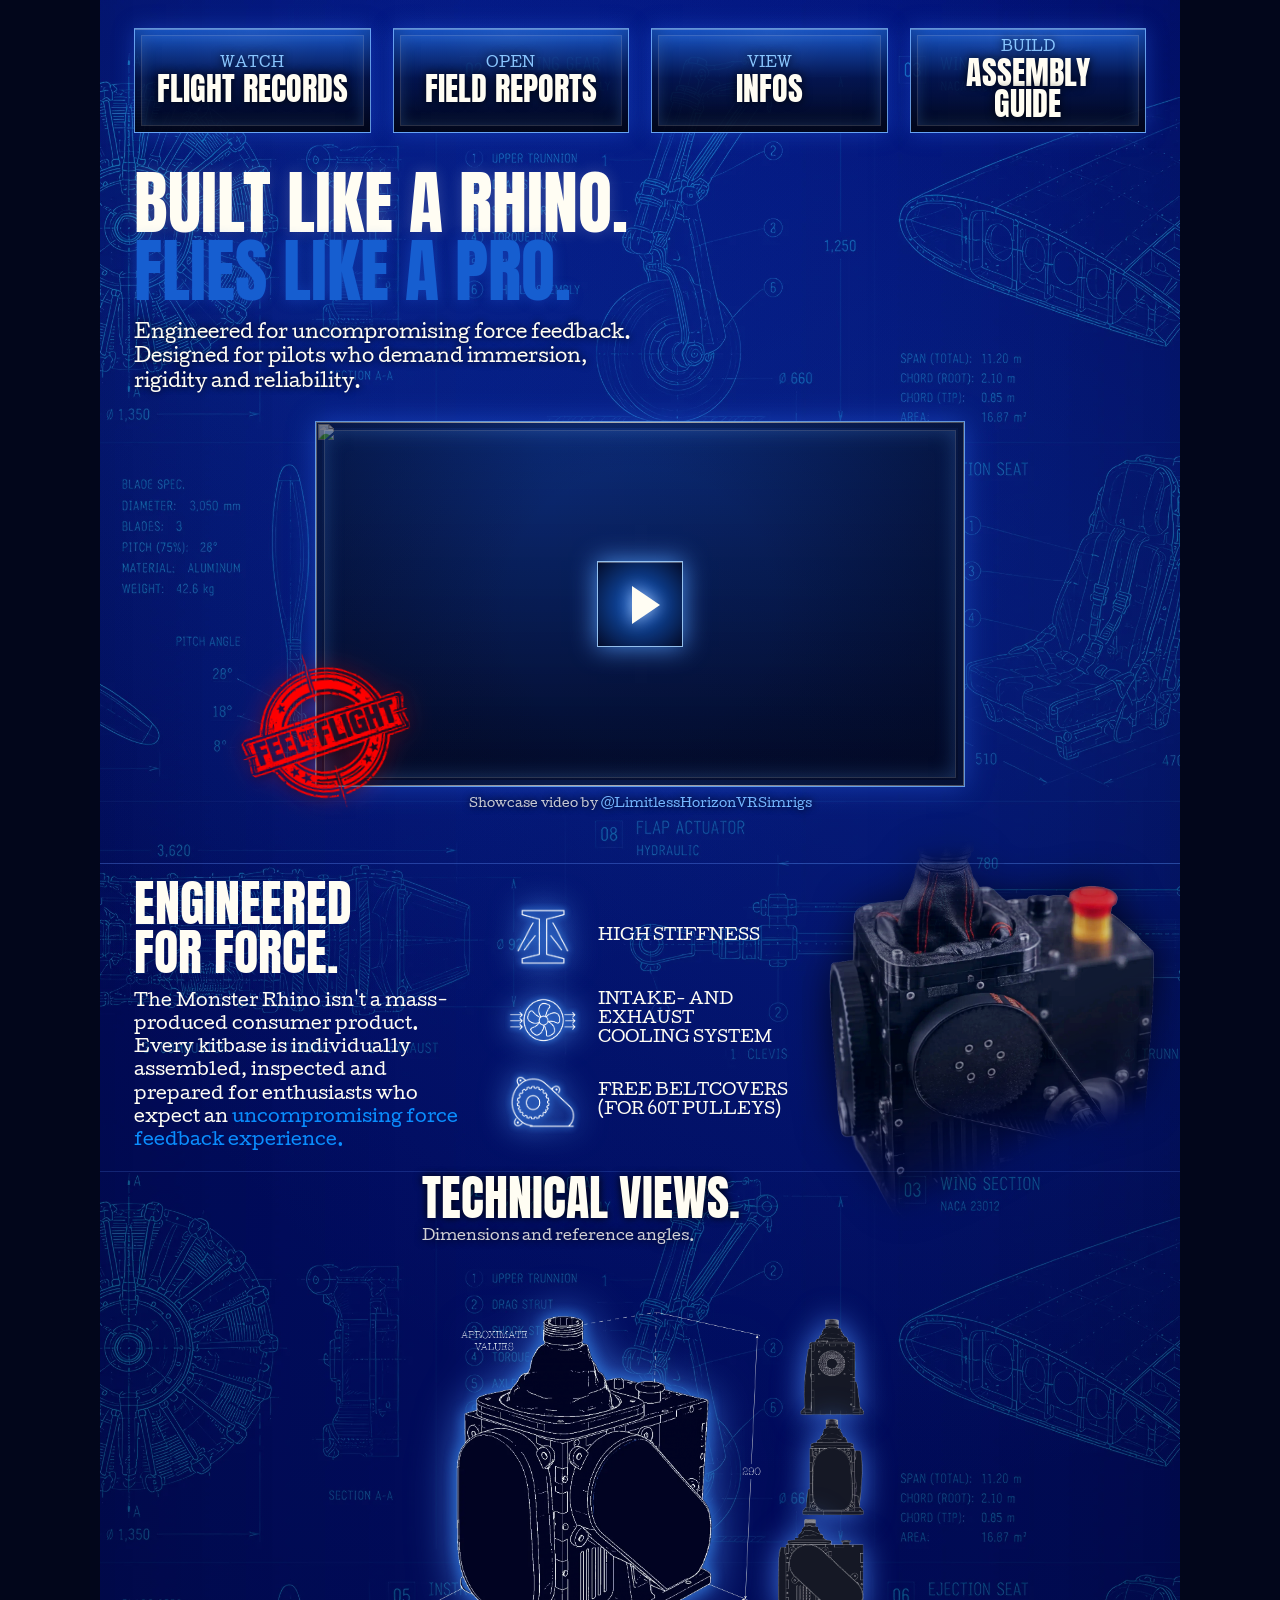
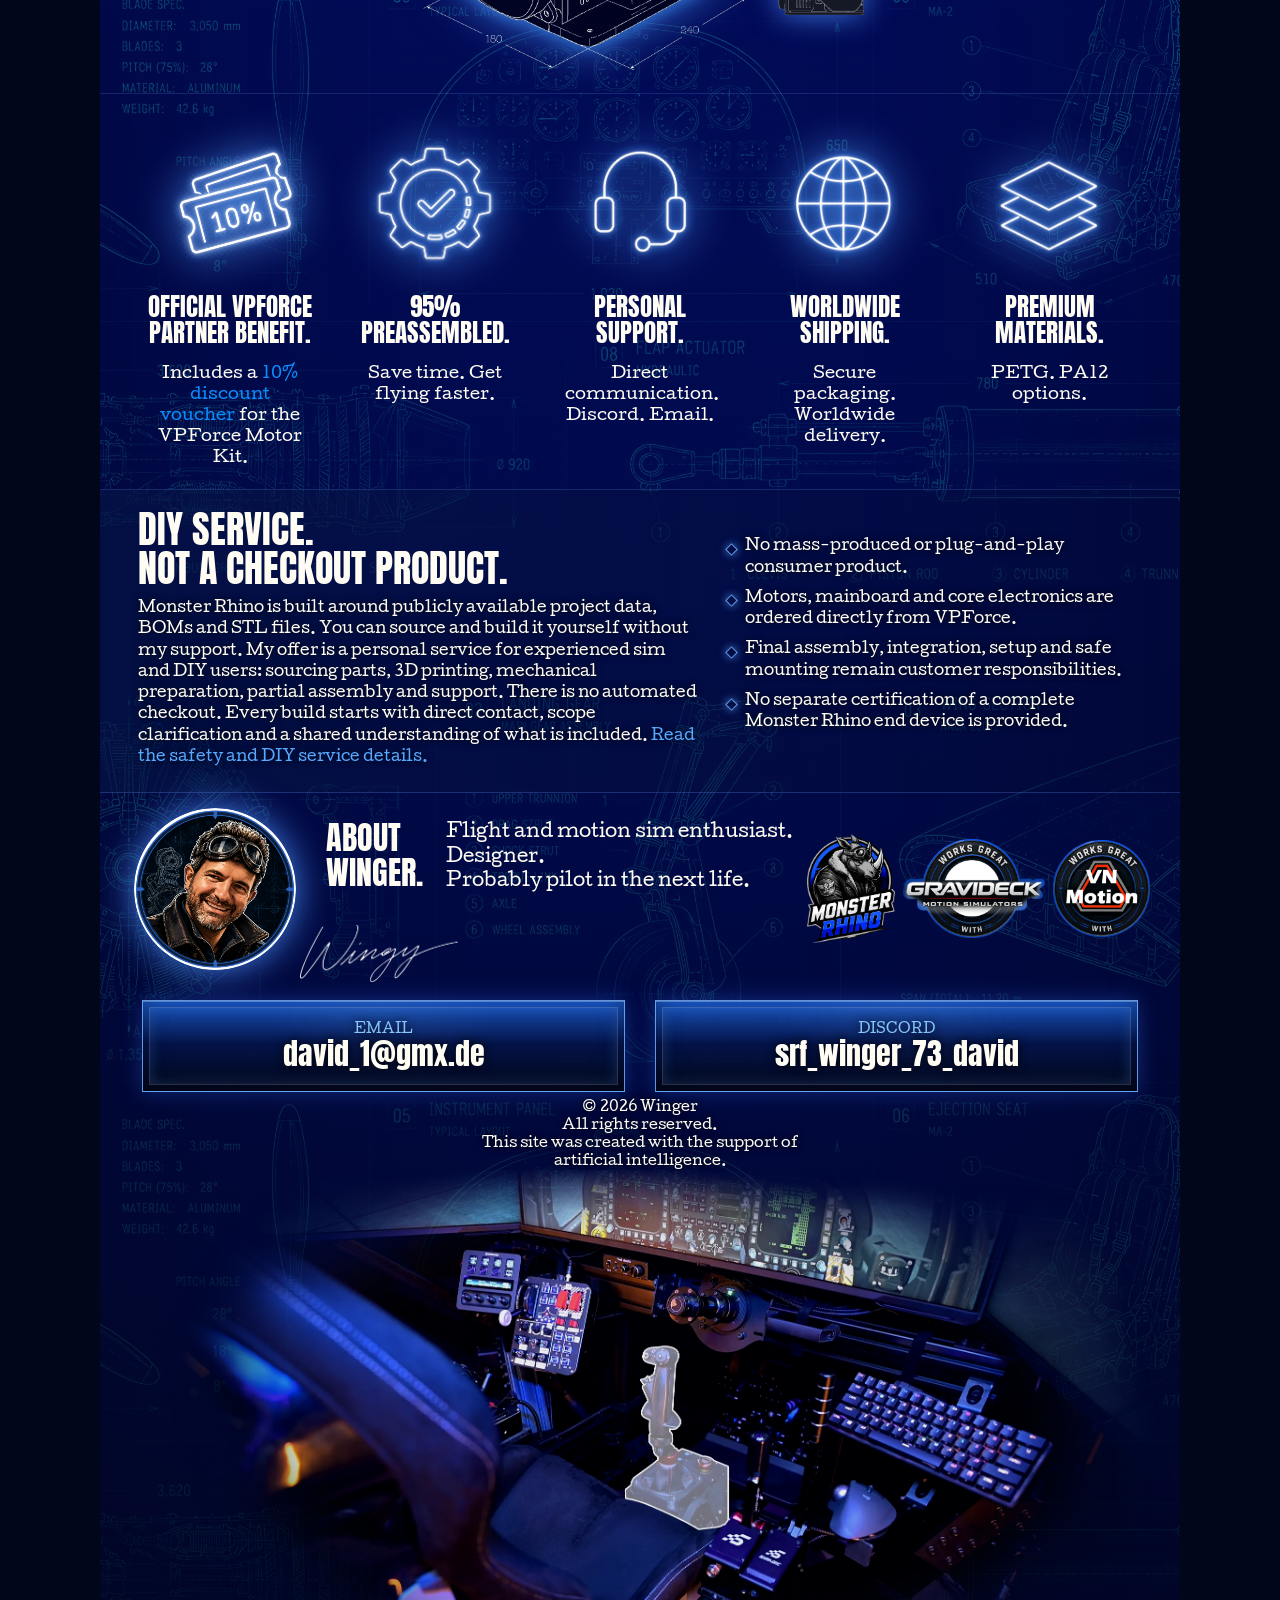
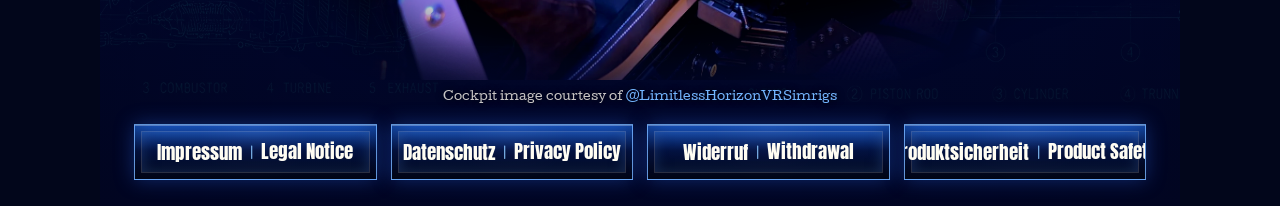
==== commit 007ce271: "Add files via upload added assembly manual" ====
--- a/index.html
+++ b/index.html
@@ -6,7 +6,7 @@
     <meta name="viewport" content="width=device-width, initial-scale=1.0">
     <title>Monster Rhino</title>
 
-    <link rel="stylesheet" href="css/style.css?v=20260711-showcase-prototype">
+    <link rel="stylesheet" href="css/style.css?v=20260714-assembly-guide">
 </head>
 
 <body>
@@ -28,6 +28,11 @@
         <a href="infos.html" class="site-button" aria-label="Infos - View">
             <span class="button-kicker">View</span>
             <span class="button-title">Infos</span>
+        </a>
+
+        <a href="assembly-guide/index.html" class="site-button" aria-label="Assembly Guide - Open">
+            <span class="button-kicker">Build</span>
+            <span class="button-title">Assembly Guide</span>
         </a>
 
     </nav>
--- a/css/style.css
+++ b/css/style.css
@@ -69,7 +69,7 @@
 
 .top-buttons {
   display: grid;
-  grid-template-columns: repeat(3, 1fr);
+  grid-template-columns: repeat(4, 1fr);
   gap: 22px;
   padding: 28px 34px 0;
 }
@@ -1498,7 +1498,7 @@
   }
 
   .top-buttons {
-    grid-template-columns: repeat(3, minmax(0, 1fr));
+    grid-template-columns: repeat(2, minmax(0, 1fr));
     gap: 6px;
     padding: 12px 10px 0;
   }
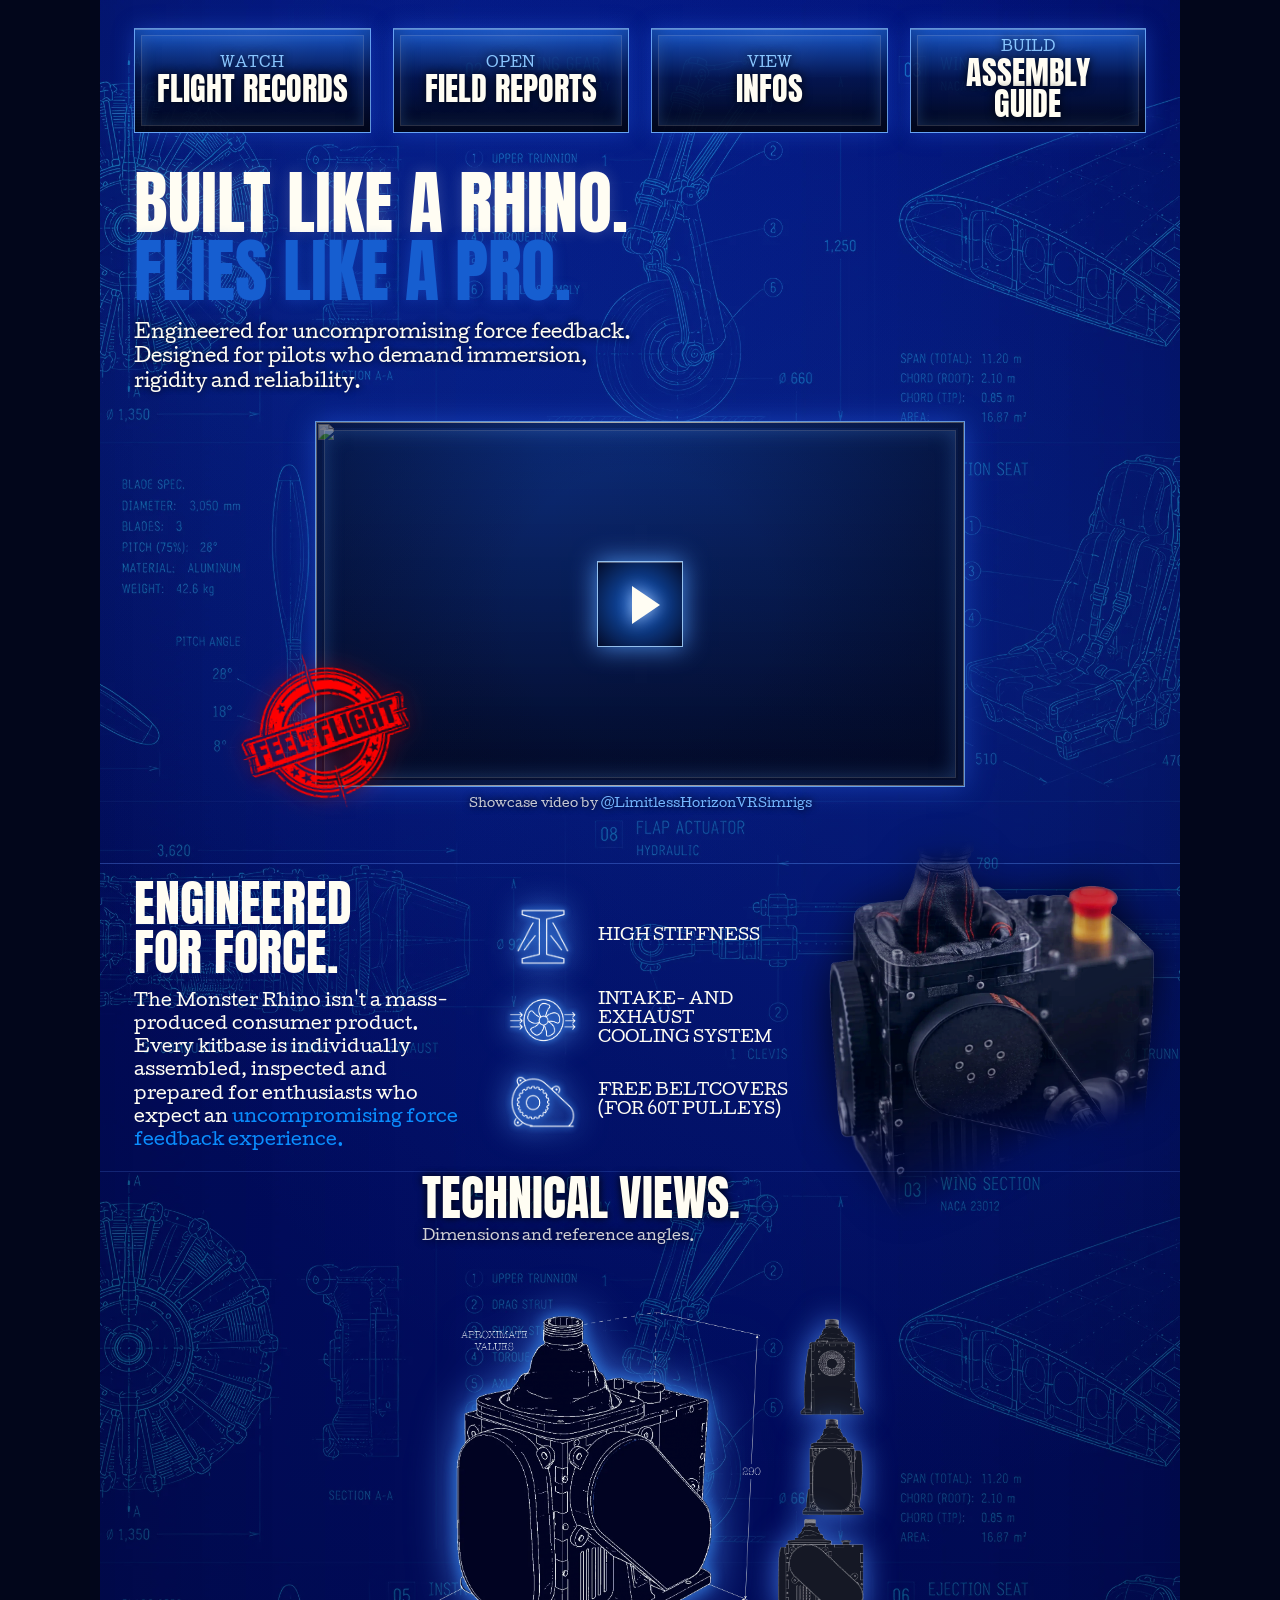
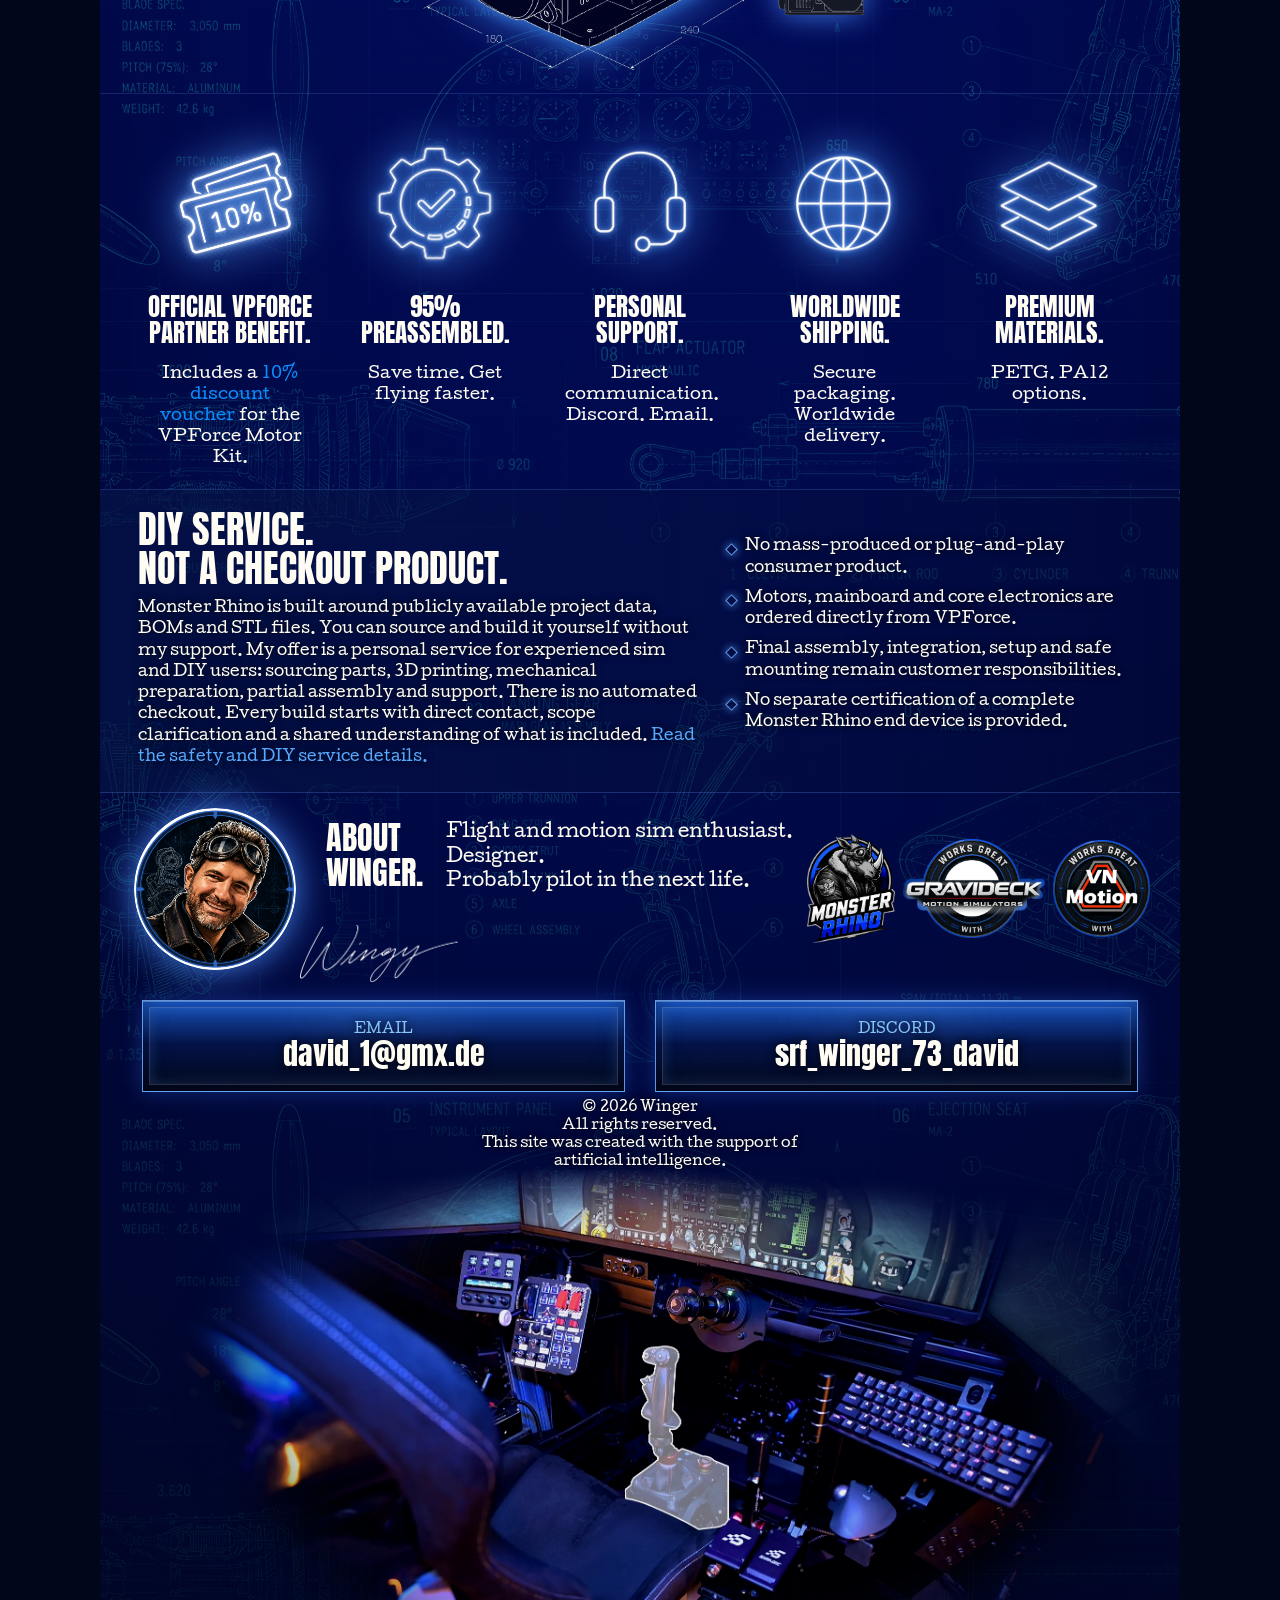
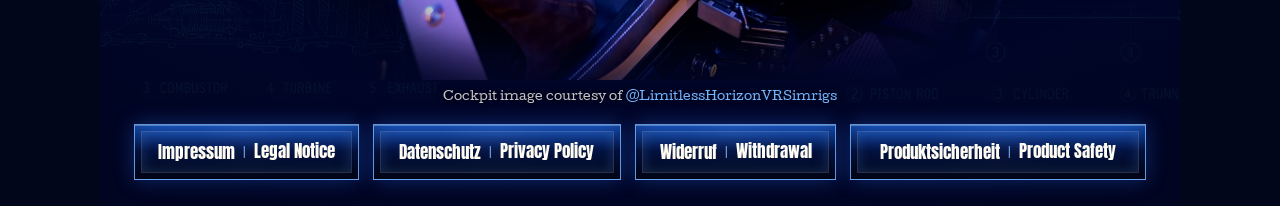
==== commit 4c5ff397: "Add files via upload Layoutchanges. Corrected buttons." ====
--- a/index.html
+++ b/index.html
@@ -6,7 +6,7 @@
     <meta name="viewport" content="width=device-width, initial-scale=1.0">
     <title>Monster Rhino</title>
 
-    <link rel="stylesheet" href="css/style.css?v=20260714-assembly-guide">
+    <link rel="stylesheet" href="css/style.css?v=20260715-footer-fix">
 </head>
 
 <body>
--- a/css/style.css
+++ b/css/style.css
@@ -795,7 +795,7 @@
   position: relative;
   z-index: 3;
   display: grid;
-  grid-template-columns: repeat(4, minmax(0, 1fr));
+  grid-template-columns: .95fr 1.05fr .85fr 1.25fr;
   gap: 14px;
   width: calc(100% - 68px);
   margin: 18px auto 26px;
@@ -804,7 +804,7 @@
 .legal-nav a {
   min-height: 56px;
   padding: 10px 12px;
-  font-size: 19px;
+  font-size: 17px;
   line-height: 1;
 }
 
@@ -1371,6 +1371,14 @@
     justify-content: center;
     transform: none;
   }
+
+  .legal-nav {
+    grid-template-columns: repeat(2, minmax(0, 1fr));
+  }
+
+  .legal-nav a {
+    font-size: 19px;
+  }
 }
 
 @media (max-width: 820px) {
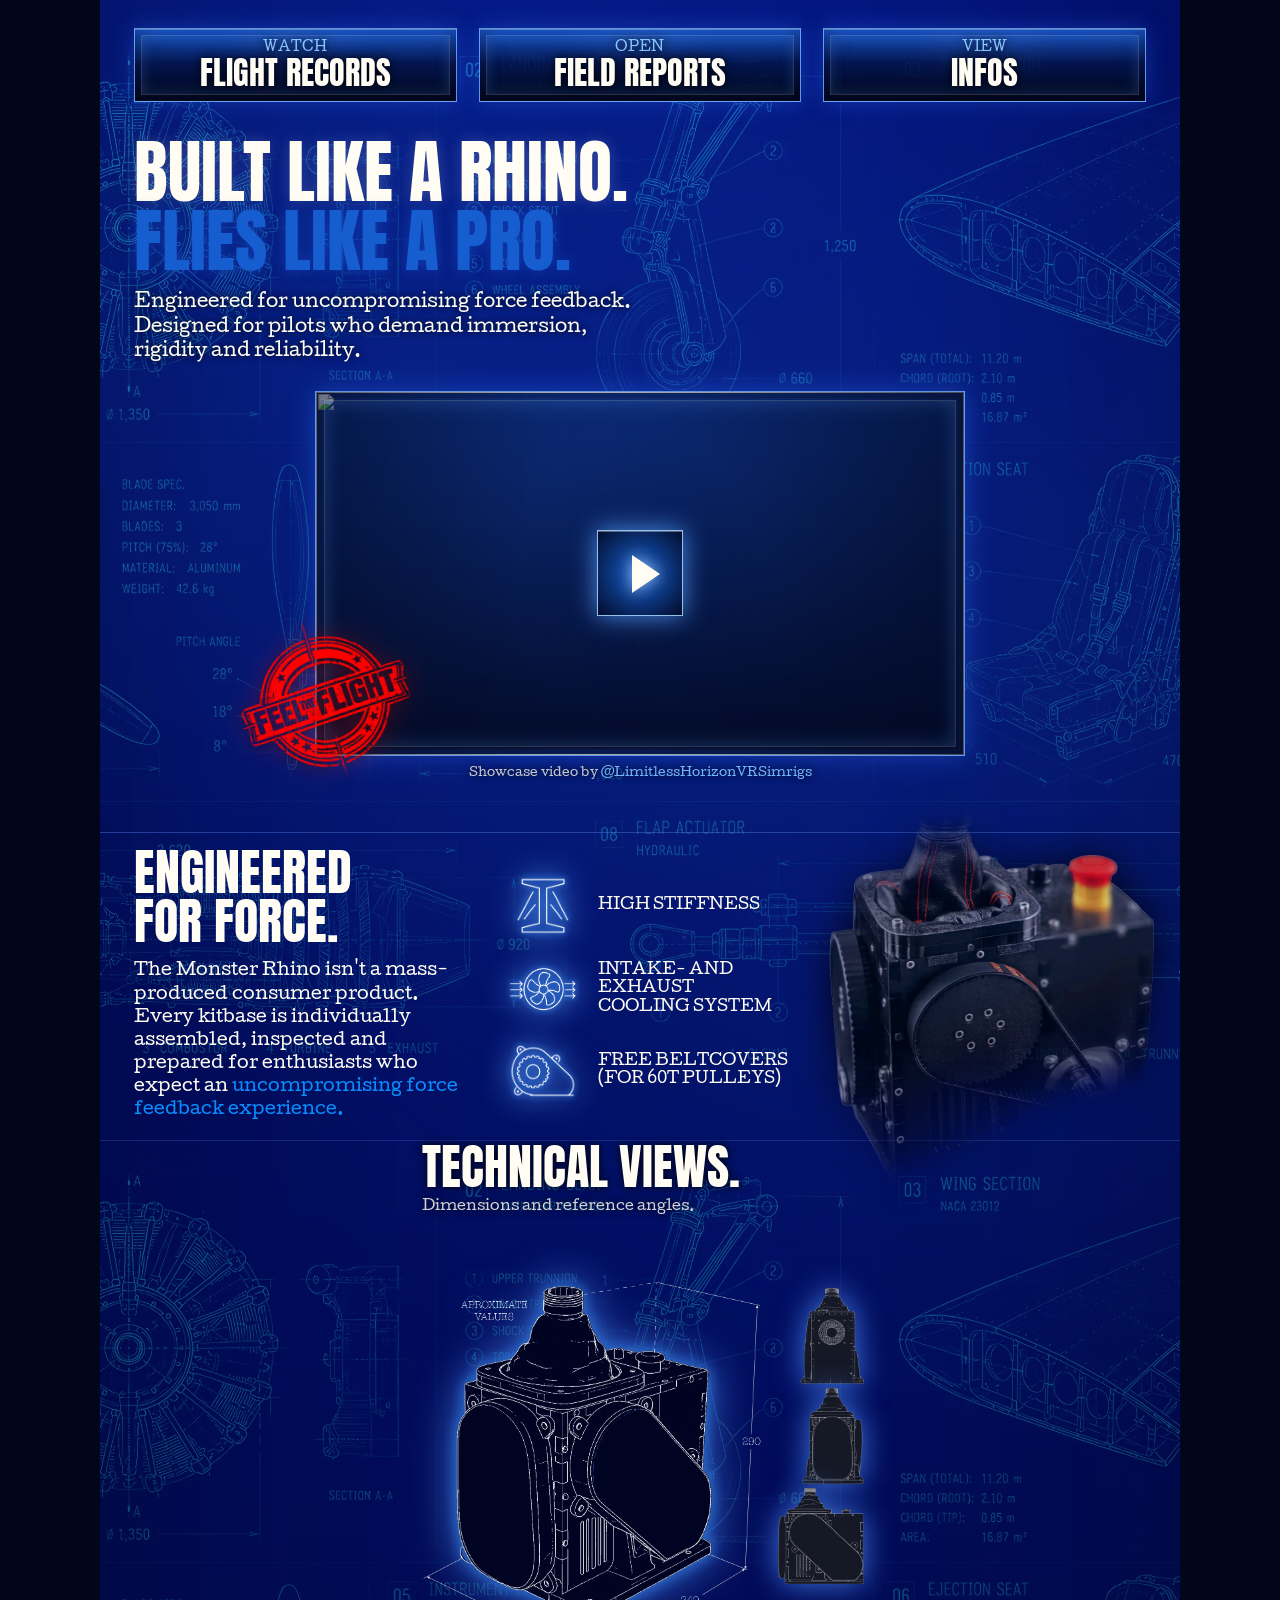
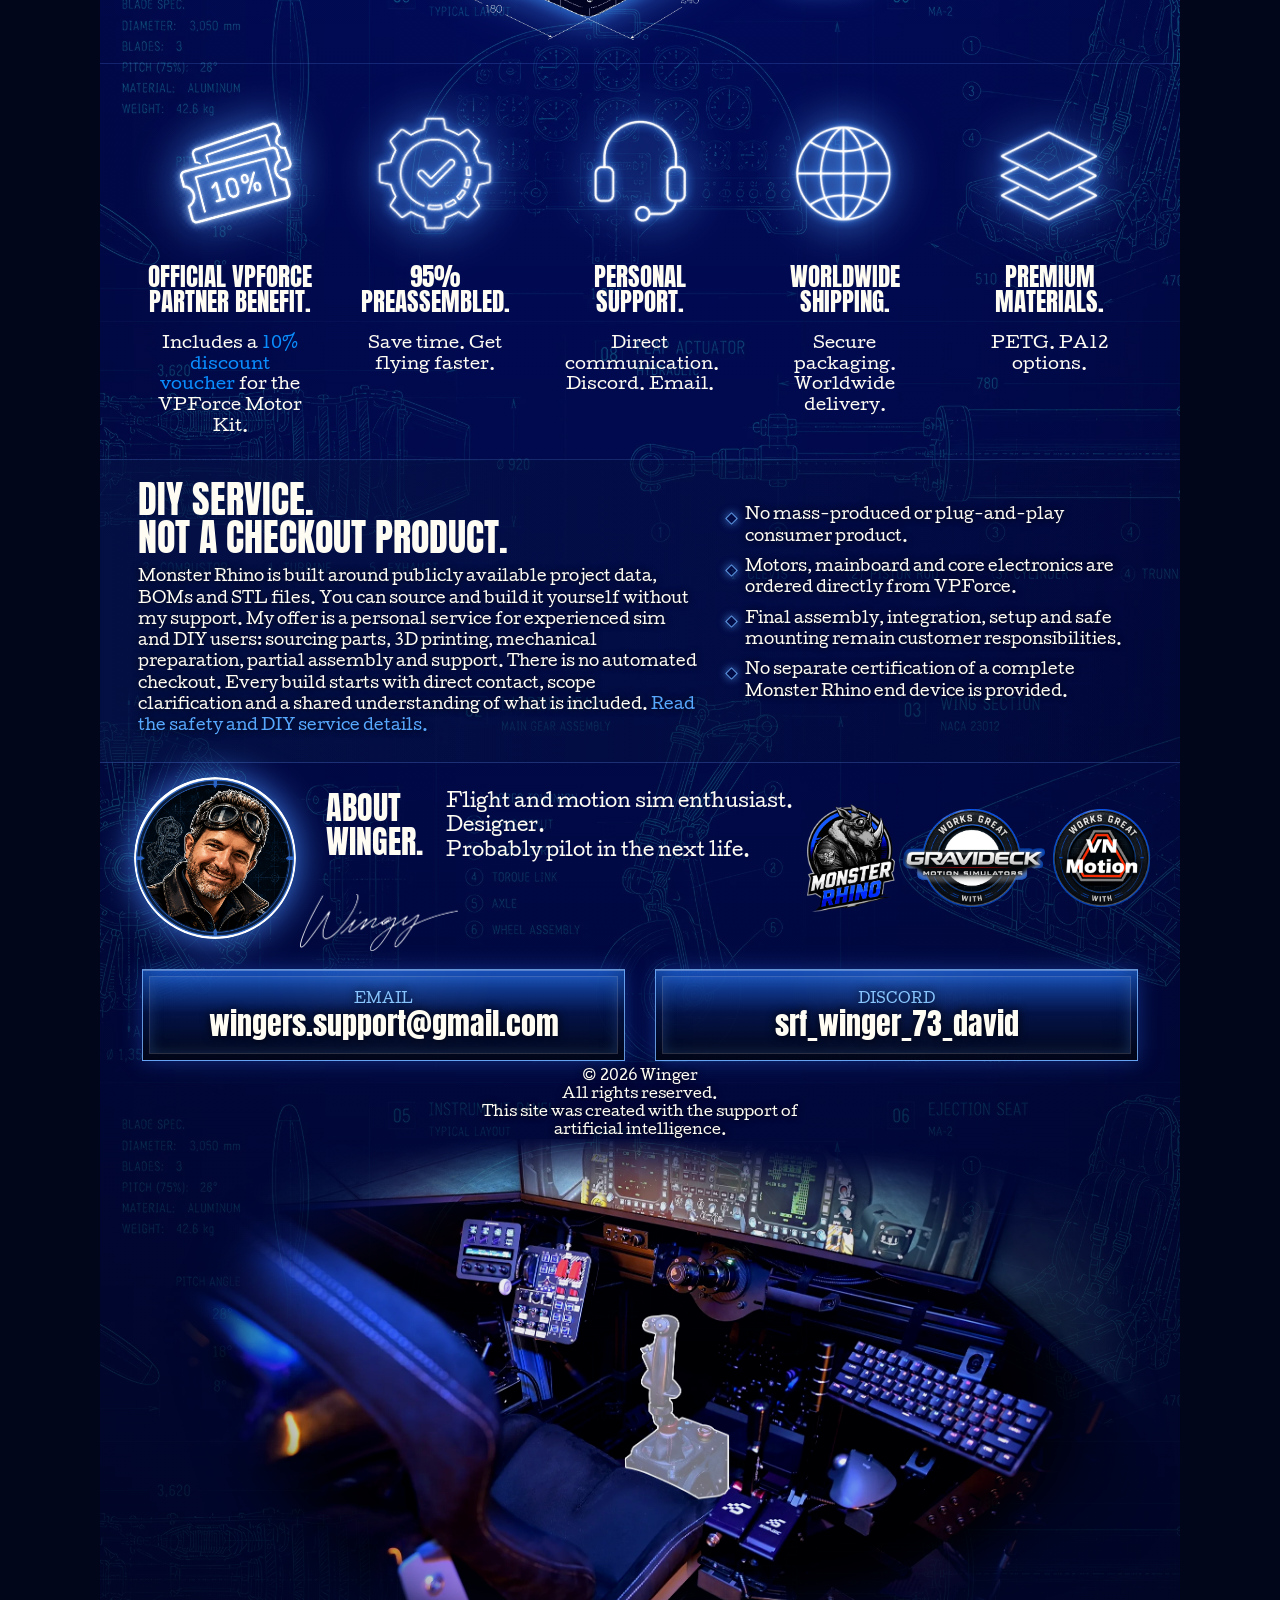
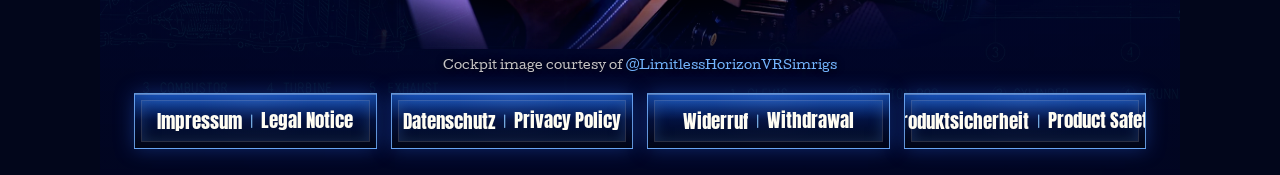
==== commit fa0c3c51: "Add files via upload Edited contact email-address" ====
--- a/index.html
+++ b/index.html
@@ -6,7 +6,7 @@
     <meta name="viewport" content="width=device-width, initial-scale=1.0">
     <title>Monster Rhino</title>
 
-    <link rel="stylesheet" href="css/style.css?v=20260715-footer-fix">
+    <link rel="stylesheet" href="css/style.css?v=20260711-showcase-prototype">
 </head>
 
 <body>
@@ -28,11 +28,6 @@
         <a href="infos.html" class="site-button" aria-label="Infos - View">
             <span class="button-kicker">View</span>
             <span class="button-title">Infos</span>
-        </a>
-
-        <a href="assembly-guide/index.html" class="site-button" aria-label="Assembly Guide - Open">
-            <span class="button-kicker">Build</span>
-            <span class="button-title">Assembly Guide</span>
         </a>
 
     </nav>
@@ -250,9 +245,9 @@
 
     <section class="contact">
 
-        <a href="mailto:david_1@gmx.de" class="site-button contact-button" aria-label="Email david_1@gmx.de">
+        <a href="mailto:wingers.support@gmail.com" class="site-button contact-button" aria-label="Email wingers.support@gmail.com">
             <span class="button-kicker">Email</span>
-            <span class="button-title">david_1@gmx.de</span>
+            <span class="button-title">wingers.support@gmail.com</span>
         </a>
 
         <a href="https://discord.gg/" target="_blank" rel="noopener noreferrer" class="site-button contact-button" aria-label="Discord srf_winger_73_david">
--- a/css/style.css
+++ b/css/style.css
@@ -69,7 +69,7 @@
 
 .top-buttons {
   display: grid;
-  grid-template-columns: repeat(4, 1fr);
+  grid-template-columns: repeat(3, 1fr);
   gap: 22px;
   padding: 28px 34px 0;
 }
@@ -795,7 +795,7 @@
   position: relative;
   z-index: 3;
   display: grid;
-  grid-template-columns: .95fr 1.05fr .85fr 1.25fr;
+  grid-template-columns: repeat(4, minmax(0, 1fr));
   gap: 14px;
   width: calc(100% - 68px);
   margin: 18px auto 26px;
@@ -804,7 +804,7 @@
 .legal-nav a {
   min-height: 56px;
   padding: 10px 12px;
-  font-size: 17px;
+  font-size: 19px;
   line-height: 1;
 }
 
@@ -1371,14 +1371,6 @@
     justify-content: center;
     transform: none;
   }
-
-  .legal-nav {
-    grid-template-columns: repeat(2, minmax(0, 1fr));
-  }
-
-  .legal-nav a {
-    font-size: 19px;
-  }
 }
 
 @media (max-width: 820px) {
@@ -1506,7 +1498,7 @@
   }
 
   .top-buttons {
-    grid-template-columns: repeat(2, minmax(0, 1fr));
+    grid-template-columns: repeat(3, minmax(0, 1fr));
     gap: 6px;
     padding: 12px 10px 0;
   }
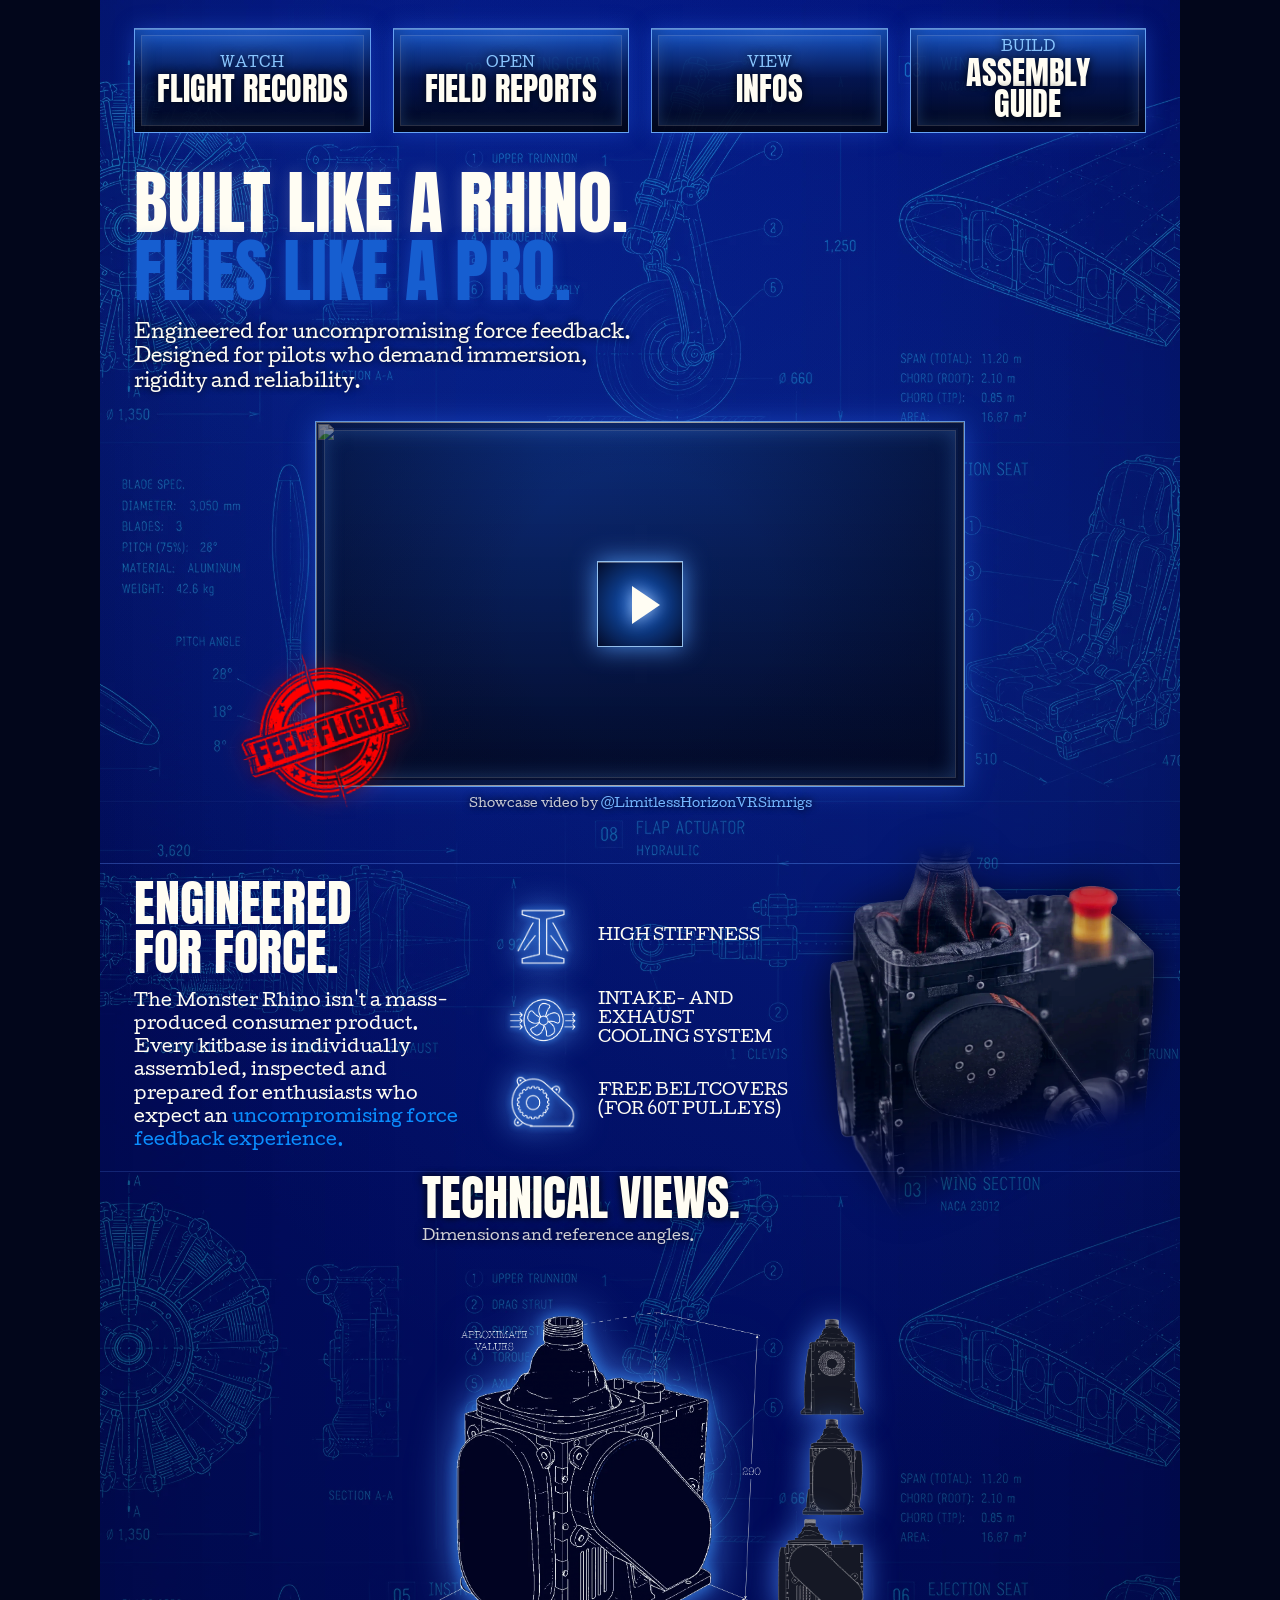
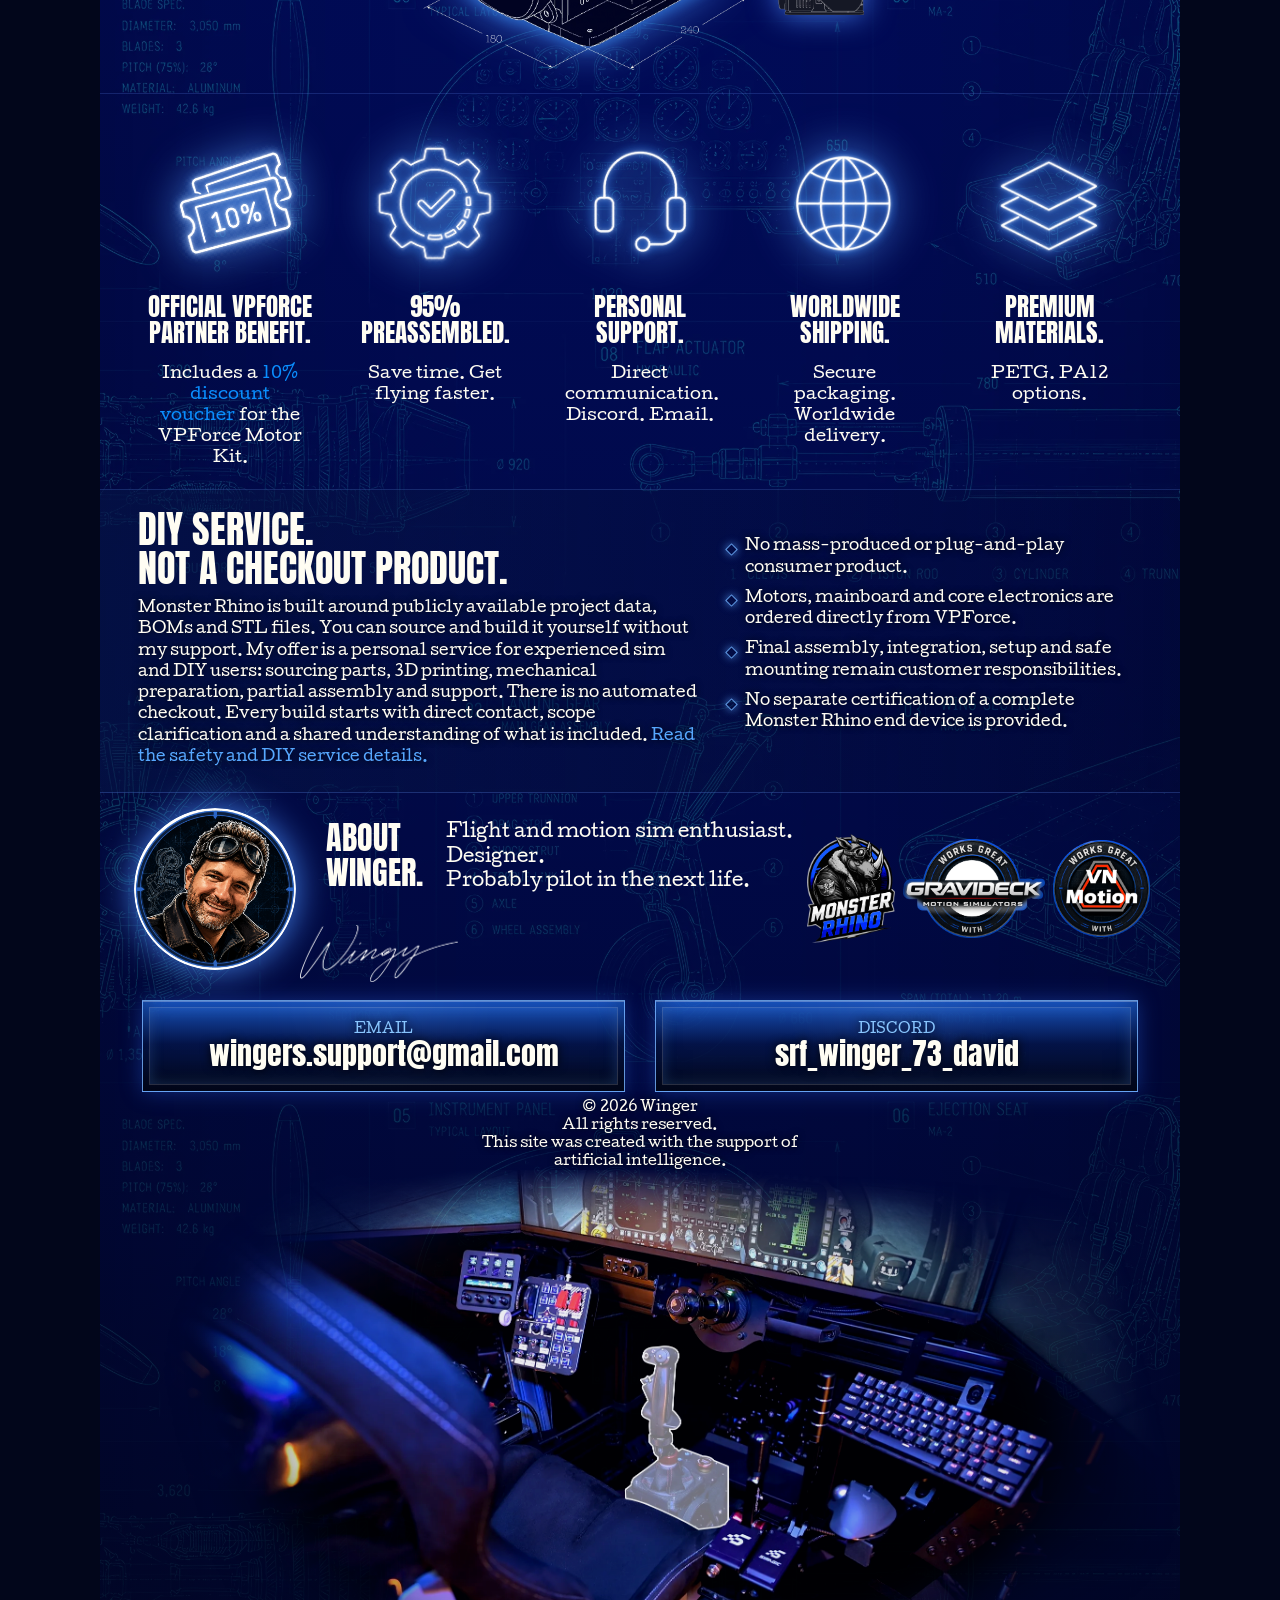
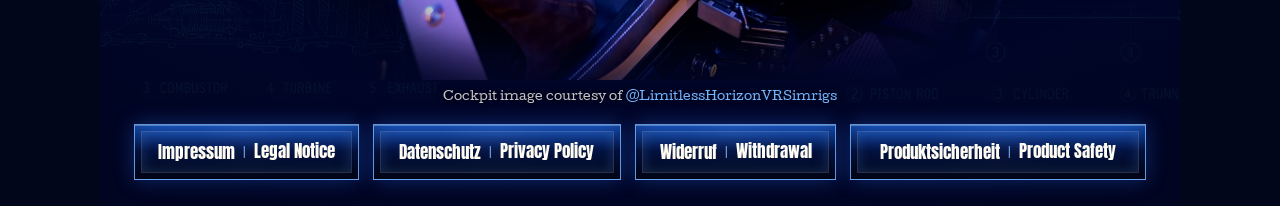
==== commit 5079cbb6: "Add files via upload Add assembly guide and update contact email" ====
--- a/index.html
+++ b/index.html
@@ -6,7 +6,7 @@
     <meta name="viewport" content="width=device-width, initial-scale=1.0">
     <title>Monster Rhino</title>
 
-    <link rel="stylesheet" href="css/style.css?v=20260711-showcase-prototype">
+    <link rel="stylesheet" href="css/style.css?v=20260715-footer-fix">
 </head>
 
 <body>
@@ -28,6 +28,11 @@
         <a href="infos.html" class="site-button" aria-label="Infos - View">
             <span class="button-kicker">View</span>
             <span class="button-title">Infos</span>
+        </a>
+
+        <a href="assembly-guide/index.html" class="site-button" aria-label="Assembly Guide - Open">
+            <span class="button-kicker">Build</span>
+            <span class="button-title">Assembly Guide</span>
         </a>
 
     </nav>
--- a/css/style.css
+++ b/css/style.css
@@ -69,7 +69,7 @@
 
 .top-buttons {
   display: grid;
-  grid-template-columns: repeat(3, 1fr);
+  grid-template-columns: repeat(4, 1fr);
   gap: 22px;
   padding: 28px 34px 0;
 }
@@ -795,7 +795,7 @@
   position: relative;
   z-index: 3;
   display: grid;
-  grid-template-columns: repeat(4, minmax(0, 1fr));
+  grid-template-columns: .95fr 1.05fr .85fr 1.25fr;
   gap: 14px;
   width: calc(100% - 68px);
   margin: 18px auto 26px;
@@ -804,7 +804,7 @@
 .legal-nav a {
   min-height: 56px;
   padding: 10px 12px;
-  font-size: 19px;
+  font-size: 17px;
   line-height: 1;
 }
 
@@ -1371,6 +1371,14 @@
     justify-content: center;
     transform: none;
   }
+
+  .legal-nav {
+    grid-template-columns: repeat(2, minmax(0, 1fr));
+  }
+
+  .legal-nav a {
+    font-size: 19px;
+  }
 }
 
 @media (max-width: 820px) {
@@ -1498,7 +1506,7 @@
   }
 
   .top-buttons {
-    grid-template-columns: repeat(3, minmax(0, 1fr));
+    grid-template-columns: repeat(2, minmax(0, 1fr));
     gap: 6px;
     padding: 12px 10px 0;
   }
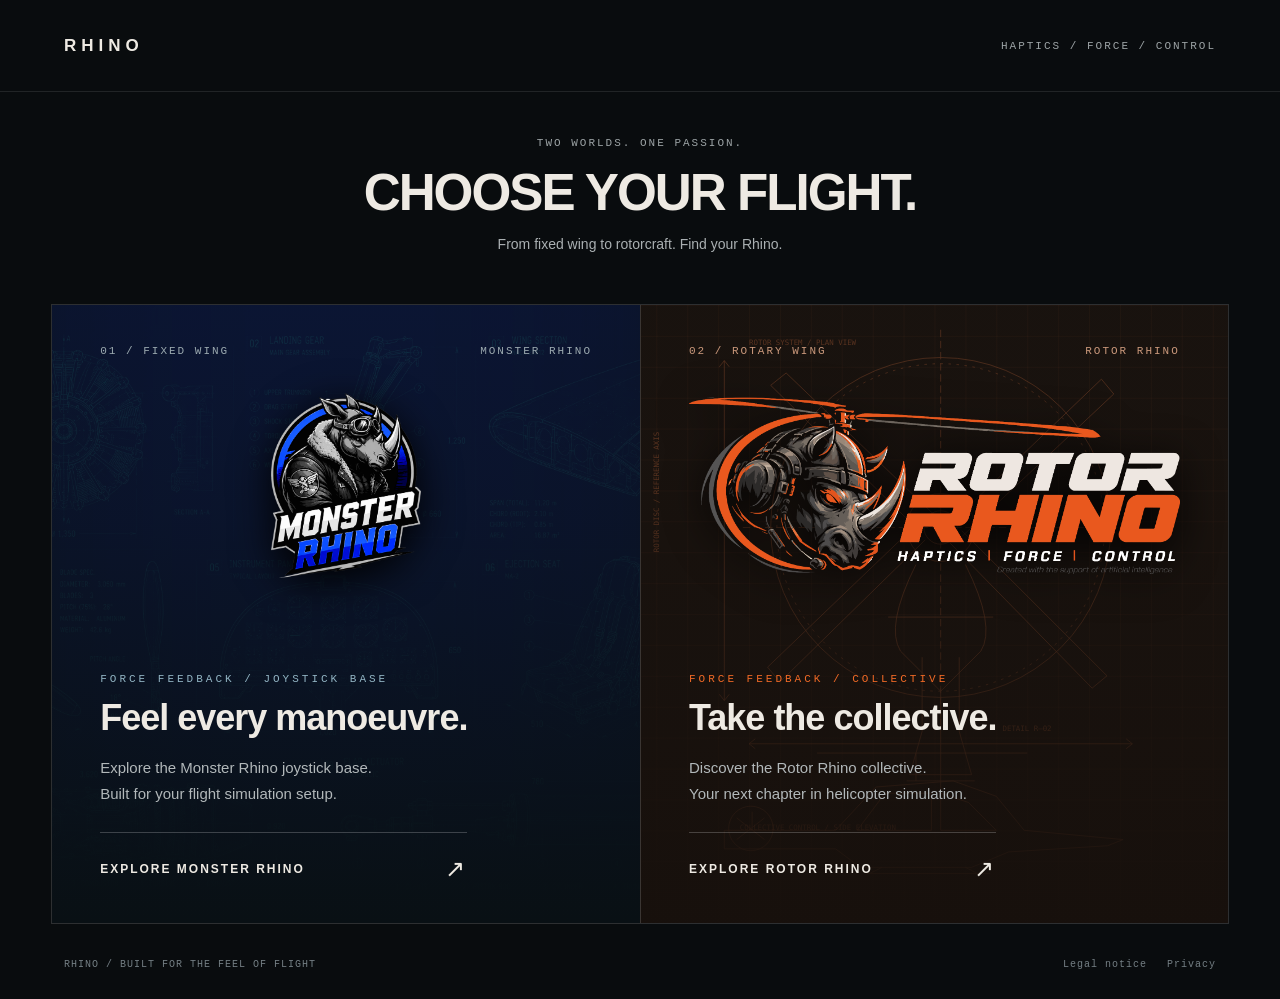
==== commit 1016bf11: "Add Rotor Rhino product area Introduce product selection, Rotor Rhino assembly options and separate " ====
--- a/index.html
+++ b/index.html
@@ -1,304 +1 @@
-<!DOCTYPE html>
-<html lang="en">
-
-<head>
-    <meta charset="UTF-8">
-    <meta name="viewport" content="width=device-width, initial-scale=1.0">
-    <title>Monster Rhino</title>
-
-    <link rel="stylesheet" href="css/style.css?v=20260715-footer-fix">
-</head>
-
-<body>
-
-<div class="page">
-
-    <nav class="top-buttons">
-
-        <a href="https://www.youtube.com/watch?v=9fxIOukKKqA&list=PLSJclyvsJYIU" target="_blank" rel="noopener noreferrer" class="site-button site-button-primary" aria-label="Flight Records - Watch">
-            <span class="button-kicker">Watch</span>
-            <span class="button-title">Flight Records</span>
-        </a>
-
-        <a href="https://forum.dcs.world/topic/357705-monster-ffb-rhino-diy-kitbase-95-preassembled-supplyservice-supplementary-to-kaltokriwinger-kits/?do=getNewComment" target="_blank" rel="noopener noreferrer" class="site-button" aria-label="Field Reports - Open">
-            <span class="button-kicker">Open</span>
-            <span class="button-title">Field Reports</span>
-        </a>
-
-        <a href="infos.html" class="site-button" aria-label="Infos - View">
-            <span class="button-kicker">View</span>
-            <span class="button-title">Infos</span>
-        </a>
-
-        <a href="assembly-guide/index.html" class="site-button" aria-label="Assembly Guide - Open">
-            <span class="button-kicker">Build</span>
-            <span class="button-title">Assembly Guide</span>
-        </a>
-
-    </nav>
-
-    <section class="hero">
-
-        <div class="hero-text">
-
-            <h1>
-                BUILT LIKE A RHINO.<br>
-                <span>FLIES LIKE A PRO.</span>
-            </h1>
-
-            <p>
-                Engineered for uncompromising force feedback.<br>
-                Designed for pilots who demand immersion,<br>
-                rigidity and reliability.
-            </p>
-
-        </div>
-
-        <a class="hero-video"
-           href="https://youtu.be/08e_bdmxUrU"
-           target="_blank"
-           rel="noopener noreferrer"
-           aria-label="Watch Monster Rhino showcase video on YouTube">
-
-            <img class="hero-video-thumb"
-                 src="https://img.youtube.com/vi/08e_bdmxUrU/maxresdefault.jpg"
-                 alt="">
-
-            <img class="hero-video-stamp"
-                 src="assets/branding/Feeltheflight-clean.png"
-                 alt="Feel the Flight">
-
-            <span class="hero-video-play" aria-hidden="true"></span>
-
-        </a>
-
-        <p class="video-credit">
-            <span class="credit-label">Showcase video by</span>
-            <a href="https://www.youtube.com/@LimitlessHorizonVRSimrigs" target="_blank" rel="noopener noreferrer">@LimitlessHorizonVRSimrigs</a>
-        </p>
-
-    </section>
-
-    <section class="engineered">
-
-        <div>
-
-            <h2>ENGINEERED<br>FOR FORCE.</h2>
-
-            <p>
-                The Monster Rhino isn't a mass-produced consumer product.
-                Every kitbase is individually assembled, inspected and
-                prepared for enthusiasts who expect an <span>uncompromising
-                force feedback experience.</span>
-            </p>
-
-        </div>
-
-        <div class="features">
-
-            <div>
-                <img src="assets/icons/Stiffness-ICON.png">
-                <span>HIGH STIFFNESS</span>
-            </div>
-
-            <div>
-                <img src="assets/icons/Exhaust-ICON.png">
-                <span>INTAKE- AND EXHAUST<br>COOLING SYSTEM</span>
-            </div>
-
-            <div>
-                <img src="assets/icons/Covers-ICON.png">
-                <span>FREE BELTCOVERS<br>(FOR 60T PULLEYS)</span>
-            </div>
-
-        </div>
-
-        <img class="product-photo"
-             src="assets/renders/Rhino_Photo.webp"
-             alt="Monster Rhino">
-
-    </section>
-
-    <section class="technical-showcase" aria-label="Monster Rhino technical views">
-
-        <div class="technical-heading">
-            <h2>TECHNICAL VIEWS.</h2>
-            <p>Dimensions and reference angles.</p>
-        </div>
-
-        <img class="rhino-main"
-             src="assets/renders/rhino-measurements.webp"
-             alt="Monster Rhino">
-
-        <div class="rhino-views">
-
-            <img src="assets/renders/Rhino_FRONT.webp" alt="">
-            <img src="assets/renders/Rhino_BACK.webp" alt="">
-            <img src="assets/renders/Rhino_RIGHT.webp" alt="">
-
-        </div>
-
-    </section>
-
-    <section class="benefits">
-
-        <div class="benefit-voucher">
-            <img src="assets/icons/10percent_ICON.png">
-            <h3>OFFICIAL VPFORCE PARTNER BENEFIT.</h3>
-            <p>Includes a <span>10% discount voucher</span> for the VPForce Motor Kit.</p>
-        </div>
-
-        <div>
-            <img src="assets/icons/Preassembled-ICON.png">
-            <h3>95% PREASSEMBLED.</h3>
-            <p>Save time. Get flying faster.</p>
-        </div>
-
-        <div>
-            <img src="assets/icons/Support-ICON.png">
-            <h3>PERSONAL<br>SUPPORT.</h3>
-            <p>Direct communication. Discord. Email.</p>
-        </div>
-
-        <div>
-            <img src="assets/icons/Worldwide-ICON.png">
-            <h3>WORLDWIDE SHIPPING.</h3>
-            <p>Secure packaging. Worldwide delivery.</p>
-        </div>
-
-        <div class="benefit-materials">
-            <img src="assets/icons/Materials-ICON.png">
-            <h3>PREMIUM MATERIALS.</h3>
-            <p>PETG. PA12 options.</p>
-        </div>
-
-    </section>
-
-    <section class="service-note" aria-label="DIY service information">
-
-        <div>
-            <h2>DIY SERVICE.<br>NOT A CHECKOUT PRODUCT.</h2>
-
-            <p>
-                Monster Rhino is built around publicly available project data, BOMs and
-                STL files. You can source and build it yourself without my support.
-                My offer is a personal service for experienced sim and DIY users:
-                sourcing parts, 3D printing, mechanical preparation, partial assembly
-                and support. There is no automated checkout. Every build starts with
-                direct contact, scope clarification and a shared understanding of what
-                is included. <a href="produktsicherheit.html">Read the safety and DIY
-                service details.</a>
-            </p>
-        </div>
-
-        <ul>
-            <li>No mass-produced or plug-and-play consumer product.</li>
-            <li>Motors, mainboard and core electronics are ordered directly from VPForce.</li>
-            <li>Final assembly, integration, setup and safe mounting remain customer responsibilities.</li>
-            <li>No separate certification of a complete Monster Rhino end device is provided.</li>
-        </ul>
-
-    </section>
-
-    <section class="about">
-
-        <img class="portrait"
-             src="assets/branding/Winger-Portrait.png"
-             alt="Winger">
-
-        <div class="about-text">
-
-            <div class="about-copy">
-
-                <h2>ABOUT<br>WINGER.</h2>
-
-                <p>
-                    Flight and motion sim enthusiast.<br>
-                    Designer.<br>
-                    Probably pilot in the next life.
-                </p>
-
-            </div>
-
-            <img class="signature"
-                 src="assets/branding/Wingy-Signatur.png"
-                 alt="Wingy">
-
-        </div>
-
-        <div class="about-badges">
-
-            <img class="logo-small"
-                 src="assets/branding/Monster-Rhino-Logo.png"
-                 alt="Monster Rhino">
-
-            <a class="badge-link badge-link-gd" href="https://gravideck.com/en/" target="_blank" rel="noopener noreferrer" aria-label="Open GraviDeck">
-                <img class="badge badge-gd"
-                     src="assets/branding/Works-great-with-GD.png"
-                     alt="Works great with GD">
-            </a>
-
-            <a class="badge-link badge-link-vn" href="https://vn-motion.com/?srsltid=AfmBOoo9H4VgVnEQMvwY68WuQSwq3NZef0F9R_mMOet5RxjtOKO_bLmU" target="_blank" rel="noopener noreferrer" aria-label="Open VN Motion">
-                <img class="badge badge-vn"
-                     src="assets/branding/Works-great-with-VN-Badge.png"
-                     alt="Works great with VN Motion">
-            </a>
-
-        </div>
-
-    </section>
-
-    <section class="contact">
-
-        <a href="mailto:wingers.support@gmail.com" class="site-button contact-button" aria-label="Email wingers.support@gmail.com">
-            <span class="button-kicker">Email</span>
-            <span class="button-title">wingers.support@gmail.com</span>
-        </a>
-
-        <a href="https://discord.gg/" target="_blank" rel="noopener noreferrer" class="site-button contact-button" aria-label="Discord srf_winger_73_david">
-            <span class="button-kicker">Discord</span>
-            <span class="button-title">srf_winger_73_david</span>
-        </a>
-
-    </section>
-
-    <footer>
-
-        <p>
-
-            © 2026 Winger<br>
-            All rights reserved.<br>
-            This site was created with the support of artificial intelligence.
-
-        </p>
-
-        <img src="assets/background/Limitless-VN-Pit.webp" alt="">
-
-        <p class="image-credit">
-            Cockpit image courtesy of
-            <a href="https://www.youtube.com/@LimitlessHorizonVRSimrigs" target="_blank" rel="noopener noreferrer">@LimitlessHorizonVRSimrigs</a>
-        </p>
-
-        <nav class="legal-nav" aria-label="Legal information">
-            <a href="impressum.html" class="site-button legal-button">
-                <span>Impressum</span><span>Legal Notice</span>
-            </a>
-            <a href="datenschutz.html" class="site-button legal-button">
-                <span>Datenschutz</span><span>Privacy Policy</span>
-            </a>
-            <a href="widerruf.html" class="site-button legal-button">
-                <span>Widerruf</span><span>Withdrawal</span>
-            </a>
-            <a href="produktsicherheit.html" class="site-button legal-button">
-                <span>Produktsicherheit</span><span>Product Safety</span>
-            </a>
-        </nav>
-
-    </footer>
-
-</div>
-
-<script src="js/script.js"></script>
-
-</body>
-</html>
+<!doctype html><html lang="en"><head><meta charset="utf-8"><meta name="viewport" content="width=device-width,initial-scale=1"><title>Rhino — Choose your flight</title><meta name="description" content="Explore Monster Rhino and Rotor Rhino. Choose your flight control system."><link rel="stylesheet" href="landing.css"></head><body><header><strong>RHINO</strong><span>HAPTICS / FORCE / CONTROL</span></header><main><section class="intro"><div class="eyebrow">TWO WORLDS. ONE PASSION.</div><h1>Choose your flight.</h1><p>From fixed wing to rotorcraft. Find your Rhino.</p></section><section class="panels" aria-label="Choose your product"><a class="panel monster" href="monster-rhino.html"><div class="number"><span>01 / FIXED WING</span><span>MONSTER RHINO</span></div><img class="logo" src="assets/branding/Monster-Rhino-Logo.png" alt="Monster Rhino"><div class="content"><div class="category">FORCE FEEDBACK / JOYSTICK BASE</div><h2>Feel every manoeuvre.</h2><p class="description">Explore the Monster Rhino joystick base.<br>Built for your flight simulation setup.</p><div class="cta">EXPLORE MONSTER RHINO <b aria-hidden="true">↗</b></div></div></a><a class="panel rotor" href="rotor-rhino.html"><div class="number"><span>02 / ROTARY WING</span><span>ROTOR RHINO</span></div><img class="logo" src="assets/branding/ROTOR-RHINO.png" alt="Rotor Rhino — Haptics, Force, Control"><div class="content"><div class="category">FORCE FEEDBACK / COLLECTIVE</div><h2>Take the collective.</h2><p class="description">Discover the Rotor Rhino collective.<br>Your next chapter in helicopter simulation.</p><div class="cta">EXPLORE ROTOR RHINO <b aria-hidden="true">↗</b></div></div></a></section></main><footer><span>RHINO / BUILT FOR THE FEEL OF FLIGHT</span><nav><a href="impressum.html">Legal notice</a><a href="datenschutz.html">Privacy</a></nav></footer></body></html>
--- a/landing.css
+++ b/landing.css
@@ -0,0 +1 @@
+*{box-sizing:border-box}body{margin:0;background:#090c0e;color:#eeeae3;font-family:Arial,Helvetica,sans-serif}a{color:inherit}header{height:92px;padding:0 5%;display:flex;align-items:center;justify-content:space-between;border-bottom:1px solid #ffffff19}header strong{font-size:17px;letter-spacing:5px}header span,.eyebrow{font:11px monospace;letter-spacing:2px;color:#9da4a6}.intro{text-align:center;padding:45px 20px 38px}.intro h1{font-size:clamp(32px,4vw,58px);text-transform:uppercase;letter-spacing:-2px;margin:14px 0}.intro p{color:#aab0b2;font-size:14px}.panels{display:grid;grid-template-columns:1fr 1fr;min-height:620px;margin:0 4% 35px;border:1px solid #ffffff25}.panel{position:relative;isolation:isolate;overflow:hidden;display:flex;flex-direction:column;align-items:flex-start;padding:40px 48px;text-decoration:none;background:#10191e;transition:background .3s}.panel:before{content:"";position:absolute;inset:0;z-index:-2;background:url('assets/background/Hintergrund.webp') center/cover;opacity:.28;transition:transform .7s}.panel:after{content:"";position:absolute;inset:0;z-index:-1;background:linear-gradient(0deg,#091014 0%,#09101455 65%,#09101422)}.panel:hover:before{transform:scale(1.035)}.rotor{border-left:1px solid #ffffff25;background:#19130f}.rotor:before{background-image:url('assets/background/rotor-blueprint.svg');opacity:.65}.rotor:after{background:linear-gradient(0deg,#17100cf5,#17100c33 75%)}.number{display:flex;width:100%;justify-content:space-between;font:11px monospace;letter-spacing:2px;color:#9caab0}.rotor .number{color:#cb997c}.logo{width:100%;height:185px;object-fit:contain;margin:36px 0 35px;filter:drop-shadow(0 8px 20px #000)}.content{margin-top:auto}.category{font:11px monospace;letter-spacing:3px;color:#93b5c4}.rotor .category{color:#f16a26}h2{font-size:36px;letter-spacing:-1px;margin:12px 0 16px}.description{font-size:15px;line-height:1.7;color:#b2b8ba;max-width:390px;min-height:52px}.cta{margin-top:25px;display:flex;justify-content:space-between;align-items:center;border-top:1px solid #ffffff35;padding-top:22px;font-size:12px;letter-spacing:2px;font-weight:bold}.cta b{font-size:24px;font-weight:normal}.panel:hover .cta b{transform:translateX(5px)}footer{padding:0 5% 28px;display:flex;justify-content:space-between;color:#747f84;font:10px monospace;letter-spacing:1px}footer nav{display:flex;gap:20px}footer a{text-decoration:none}.back{display:inline-block;margin-top:30px;font-size:13px}@media(min-width:1600px){.panels{max-width:1500px;margin-left:auto;margin-right:auto}}@media(max-width:700px){header{height:70px}header span{display:none}.intro{padding:30px 15px}.intro h1{letter-spacing:-1px}.panels{grid-template-columns:1fr}.panel{padding:28px;min-height:540px}.rotor{border-left:0;border-top:1px solid #ffffff25}.logo{height:155px;margin:30px 0}h2{font-size:30px}footer{gap:20px;flex-direction:column}}
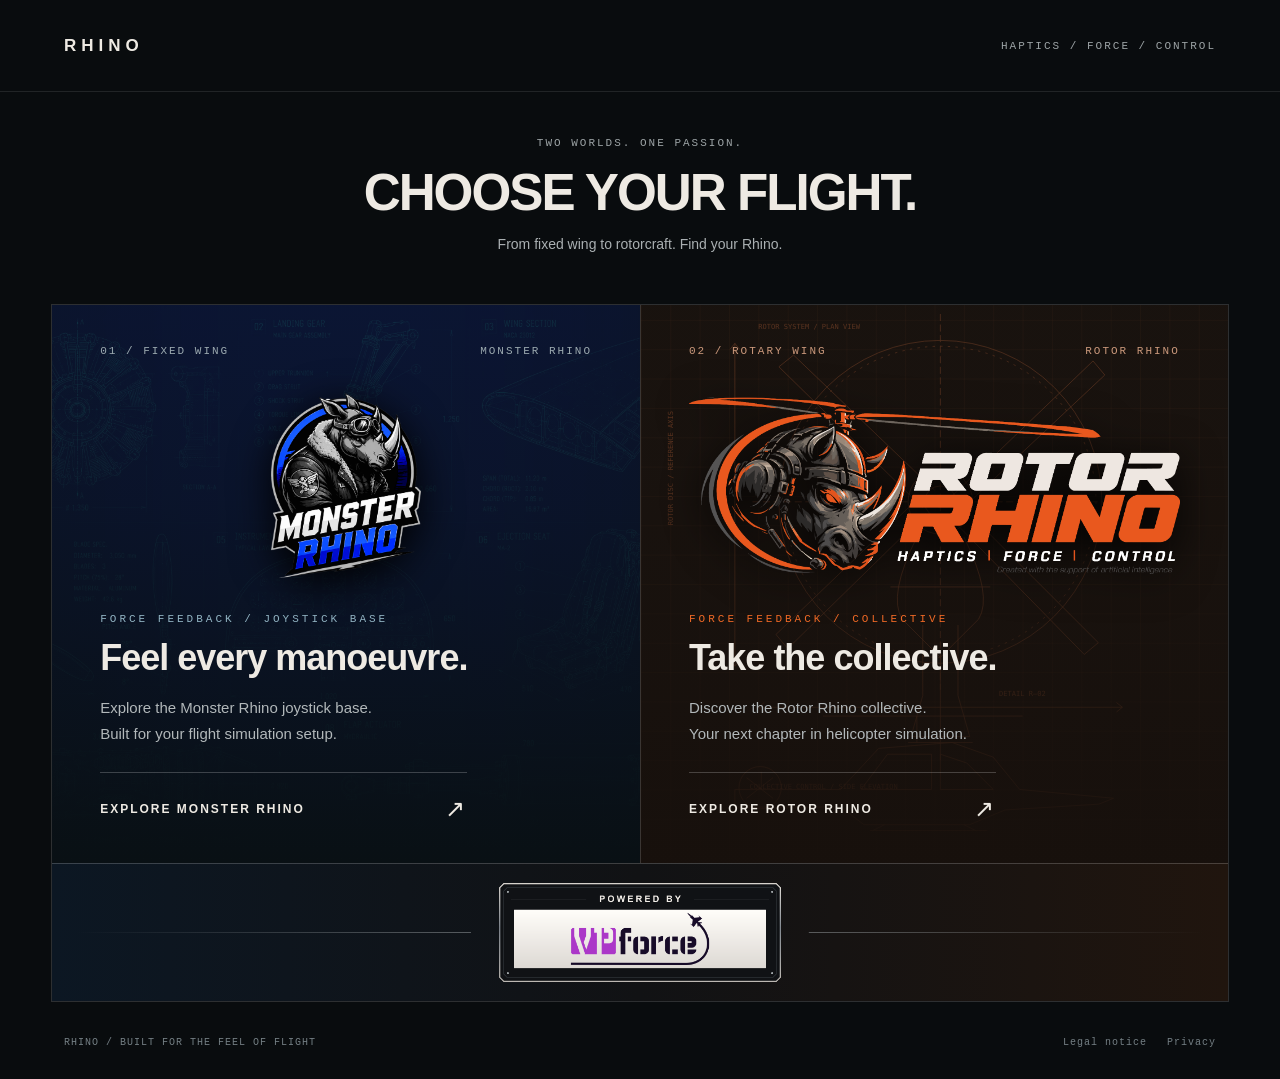
==== commit 8fc724fa: "VPforce info added added info on Vpforce" ====
--- a/index.html
+++ b/index.html
@@ -1 +1 @@
-<!doctype html><html lang="en"><head><meta charset="utf-8"><meta name="viewport" content="width=device-width,initial-scale=1"><title>Rhino — Choose your flight</title><meta name="description" content="Explore Monster Rhino and Rotor Rhino. Choose your flight control system."><link rel="stylesheet" href="landing.css"></head><body><header><strong>RHINO</strong><span>HAPTICS / FORCE / CONTROL</span></header><main><section class="intro"><div class="eyebrow">TWO WORLDS. ONE PASSION.</div><h1>Choose your flight.</h1><p>From fixed wing to rotorcraft. Find your Rhino.</p></section><section class="panels" aria-label="Choose your product"><a class="panel monster" href="monster-rhino.html"><div class="number"><span>01 / FIXED WING</span><span>MONSTER RHINO</span></div><img class="logo" src="assets/branding/Monster-Rhino-Logo.png" alt="Monster Rhino"><div class="content"><div class="category">FORCE FEEDBACK / JOYSTICK BASE</div><h2>Feel every manoeuvre.</h2><p class="description">Explore the Monster Rhino joystick base.<br>Built for your flight simulation setup.</p><div class="cta">EXPLORE MONSTER RHINO <b aria-hidden="true">↗</b></div></div></a><a class="panel rotor" href="rotor-rhino.html"><div class="number"><span>02 / ROTARY WING</span><span>ROTOR RHINO</span></div><img class="logo" src="assets/branding/ROTOR-RHINO.png" alt="Rotor Rhino — Haptics, Force, Control"><div class="content"><div class="category">FORCE FEEDBACK / COLLECTIVE</div><h2>Take the collective.</h2><p class="description">Discover the Rotor Rhino collective.<br>Your next chapter in helicopter simulation.</p><div class="cta">EXPLORE ROTOR RHINO <b aria-hidden="true">↗</b></div></div></a></section></main><footer><span>RHINO / BUILT FOR THE FEEL OF FLIGHT</span><nav><a href="impressum.html">Legal notice</a><a href="datenschutz.html">Privacy</a></nav></footer></body></html>+<!doctype html><html lang="en"><head><meta charset="utf-8"><meta name="viewport" content="width=device-width,initial-scale=1"><title>Rhino — Choose your flight</title><meta name="description" content="Explore Monster Rhino and Rotor Rhino. Choose your flight control system."><link rel="stylesheet" href="landing.css?v=shared-vpforce"></head><body><header><strong>RHINO</strong><span>HAPTICS / FORCE / CONTROL</span></header><main><section class="intro"><div class="eyebrow">TWO WORLDS. ONE PASSION.</div><h1>Choose your flight.</h1><p>From fixed wing to rotorcraft. Find your Rhino.</p></section><section class="panels" aria-label="Choose your product"><a class="panel monster" href="monster-rhino.html"><div class="number"><span>01 / FIXED WING</span><span>MONSTER RHINO</span></div><img class="logo" src="assets/branding/Monster-Rhino-Logo.png" alt="Monster Rhino"><div class="content"><div class="category">FORCE FEEDBACK / JOYSTICK BASE</div><h2>Feel every manoeuvre.</h2><p class="description">Explore the Monster Rhino joystick base.<br>Built for your flight simulation setup.</p><div class="cta">EXPLORE MONSTER RHINO <b aria-hidden="true">↗</b></div></div></a><a class="panel rotor" href="rotor-rhino.html"><div class="number"><span>02 / ROTARY WING</span><span>ROTOR RHINO</span></div><img class="logo" src="assets/branding/ROTOR-RHINO.png" alt="Rotor Rhino — Haptics, Force, Control"><div class="content"><div class="category">FORCE FEEDBACK / COLLECTIVE</div><h2>Take the collective.</h2><p class="description">Discover the Rotor Rhino collective.<br>Your next chapter in helicopter simulation.</p><div class="cta">EXPLORE ROTOR RHINO <b aria-hidden="true">↗</b></div></div></a><div class="shared-powered" aria-label="Both Rhino systems are powered by VPforce"><img src="assets/branding/powered-by-vpforce-badge.png" alt="Powered by VPforce — Monster Rhino and Rotor Rhino" width="1080" height="400"></div></section></main><footer><span>RHINO / BUILT FOR THE FEEL OF FLIGHT</span><nav><a href="impressum.html">Legal notice</a><a href="datenschutz.html">Privacy</a></nav></footer></body></html>
--- a/landing.css
+++ b/landing.css
@@ -1 +1,5 @@
 *{box-sizing:border-box}body{margin:0;background:#090c0e;color:#eeeae3;font-family:Arial,Helvetica,sans-serif}a{color:inherit}header{height:92px;padding:0 5%;display:flex;align-items:center;justify-content:space-between;border-bottom:1px solid #ffffff19}header strong{font-size:17px;letter-spacing:5px}header span,.eyebrow{font:11px monospace;letter-spacing:2px;color:#9da4a6}.intro{text-align:center;padding:45px 20px 38px}.intro h1{font-size:clamp(32px,4vw,58px);text-transform:uppercase;letter-spacing:-2px;margin:14px 0}.intro p{color:#aab0b2;font-size:14px}.panels{display:grid;grid-template-columns:1fr 1fr;min-height:620px;margin:0 4% 35px;border:1px solid #ffffff25}.panel{position:relative;isolation:isolate;overflow:hidden;display:flex;flex-direction:column;align-items:flex-start;padding:40px 48px;text-decoration:none;background:#10191e;transition:background .3s}.panel:before{content:"";position:absolute;inset:0;z-index:-2;background:url('assets/background/Hintergrund.webp') center/cover;opacity:.28;transition:transform .7s}.panel:after{content:"";position:absolute;inset:0;z-index:-1;background:linear-gradient(0deg,#091014 0%,#09101455 65%,#09101422)}.panel:hover:before{transform:scale(1.035)}.rotor{border-left:1px solid #ffffff25;background:#19130f}.rotor:before{background-image:url('assets/background/rotor-blueprint.svg');opacity:.65}.rotor:after{background:linear-gradient(0deg,#17100cf5,#17100c33 75%)}.number{display:flex;width:100%;justify-content:space-between;font:11px monospace;letter-spacing:2px;color:#9caab0}.rotor .number{color:#cb997c}.logo{width:100%;height:185px;object-fit:contain;margin:36px 0 35px;filter:drop-shadow(0 8px 20px #000)}.content{margin-top:auto}.category{font:11px monospace;letter-spacing:3px;color:#93b5c4}.rotor .category{color:#f16a26}h2{font-size:36px;letter-spacing:-1px;margin:12px 0 16px}.description{font-size:15px;line-height:1.7;color:#b2b8ba;max-width:390px;min-height:52px}.cta{margin-top:25px;display:flex;justify-content:space-between;align-items:center;border-top:1px solid #ffffff35;padding-top:22px;font-size:12px;letter-spacing:2px;font-weight:bold}.cta b{font-size:24px;font-weight:normal}.panel:hover .cta b{transform:translateX(5px)}footer{padding:0 5% 28px;display:flex;justify-content:space-between;color:#747f84;font:10px monospace;letter-spacing:1px}footer nav{display:flex;gap:20px}footer a{text-decoration:none}.back{display:inline-block;margin-top:30px;font-size:13px}@media(min-width:1600px){.panels{max-width:1500px;margin-left:auto;margin-right:auto}}@media(max-width:700px){header{height:70px}header span{display:none}.intro{padding:30px 15px}.intro h1{letter-spacing:-1px}.panels{grid-template-columns:1fr}.panel{padding:28px;min-height:540px}.rotor{border-left:0;border-top:1px solid #ffffff25}.logo{height:155px;margin:30px 0}h2{font-size:30px}footer{gap:20px;flex-direction:column}}
+
+.panel{padding-bottom:135px}.powered-badge{position:absolute;right:30px;bottom:24px;width:220px;height:auto;filter:drop-shadow(0 4px 10px #0008)}@media(max-width:700px){.panel{padding-bottom:125px}.powered-badge{right:24px;bottom:22px;width:205px}}
+
+.panel{padding-bottom:40px}.panels{column-gap:0;row-gap:0}.shared-powered{grid-column:1/-1;width:100%;display:flex;align-items:center;justify-content:center;padding:15px 24px;background:linear-gradient(90deg,#0c1723,#111214 50%,#20150e);border-top:1px solid #ffffff30}.shared-powered:before,.shared-powered:after{content:"";height:1px;flex:1;background:linear-gradient(90deg,transparent,#a7adb077);max-width:420px}.shared-powered:after{transform:scaleX(-1)}.shared-powered img{width:clamp(200px,25vw,290px);max-width:100%;height:auto;margin:0 24px;display:block}@media(max-width:700px){.panel{padding-bottom:28px}.shared-powered{padding:15px}.shared-powered img{width:220px;margin:0 12px}}
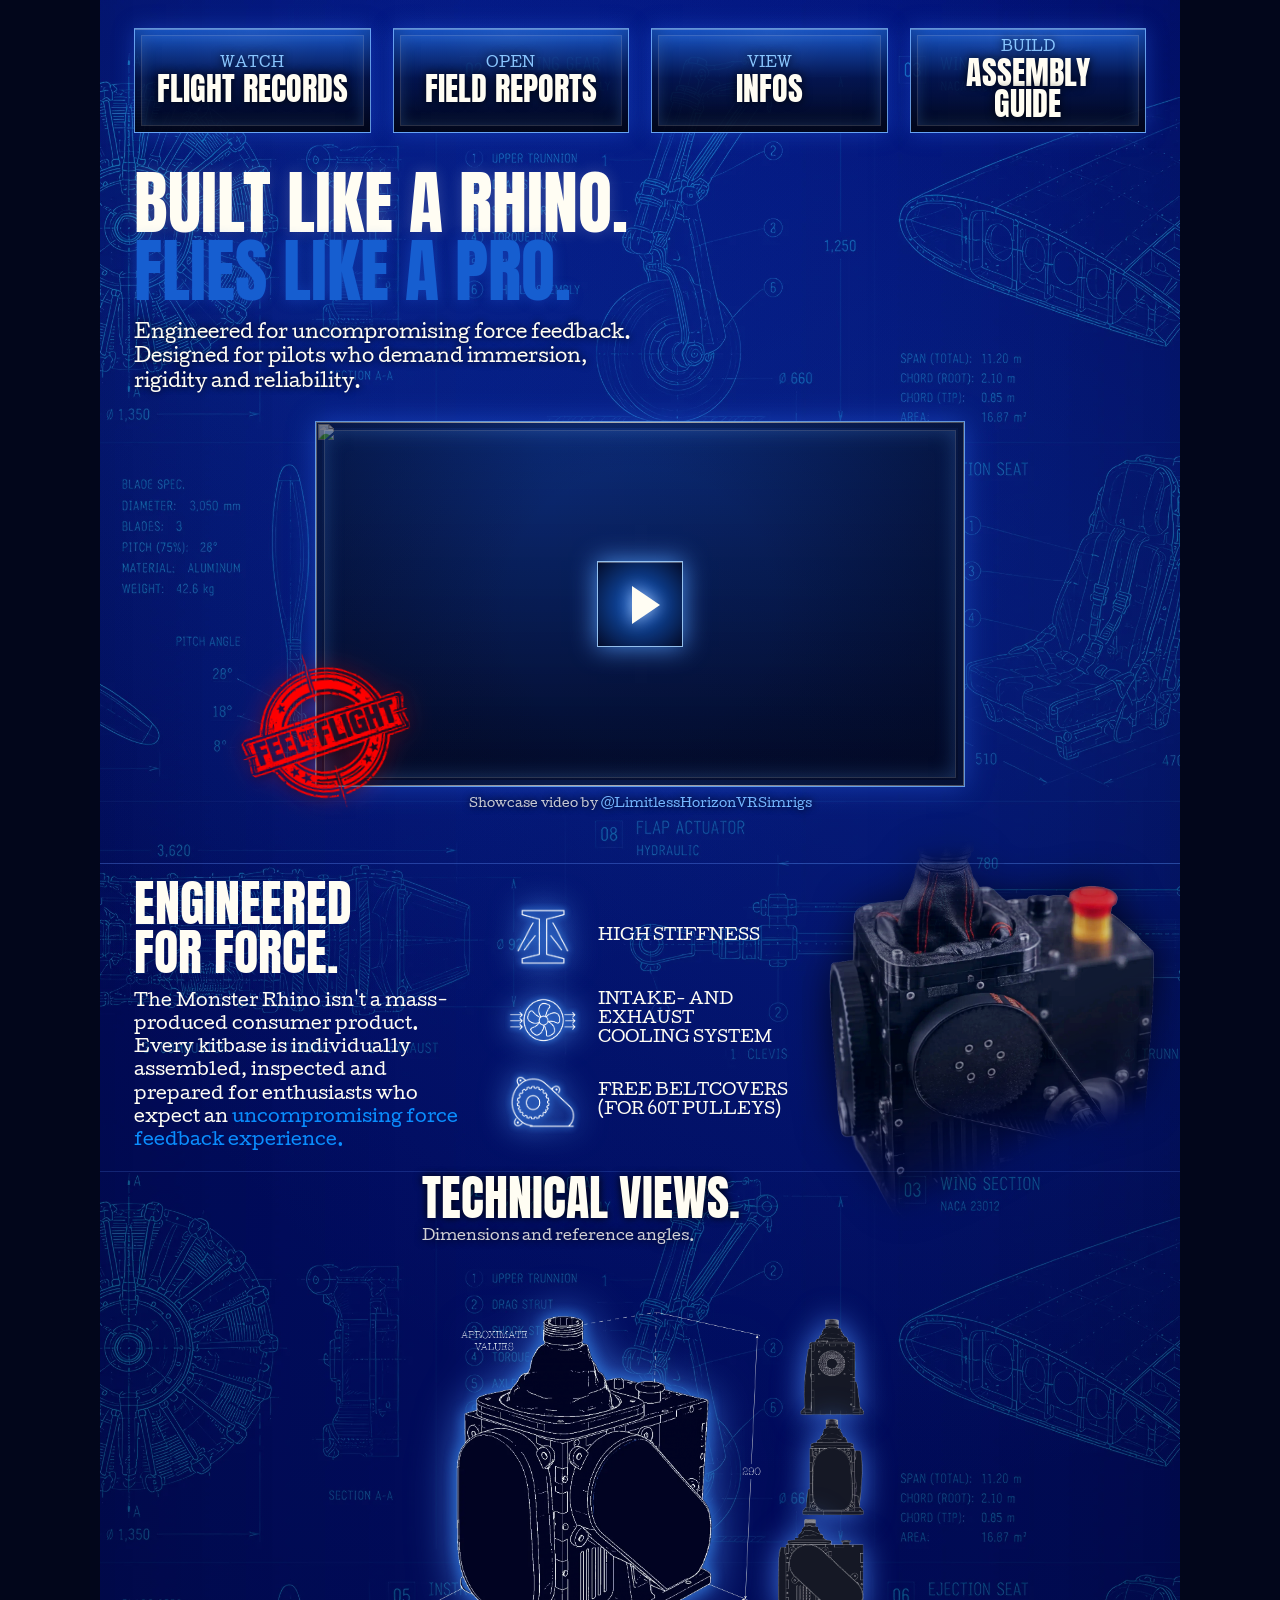
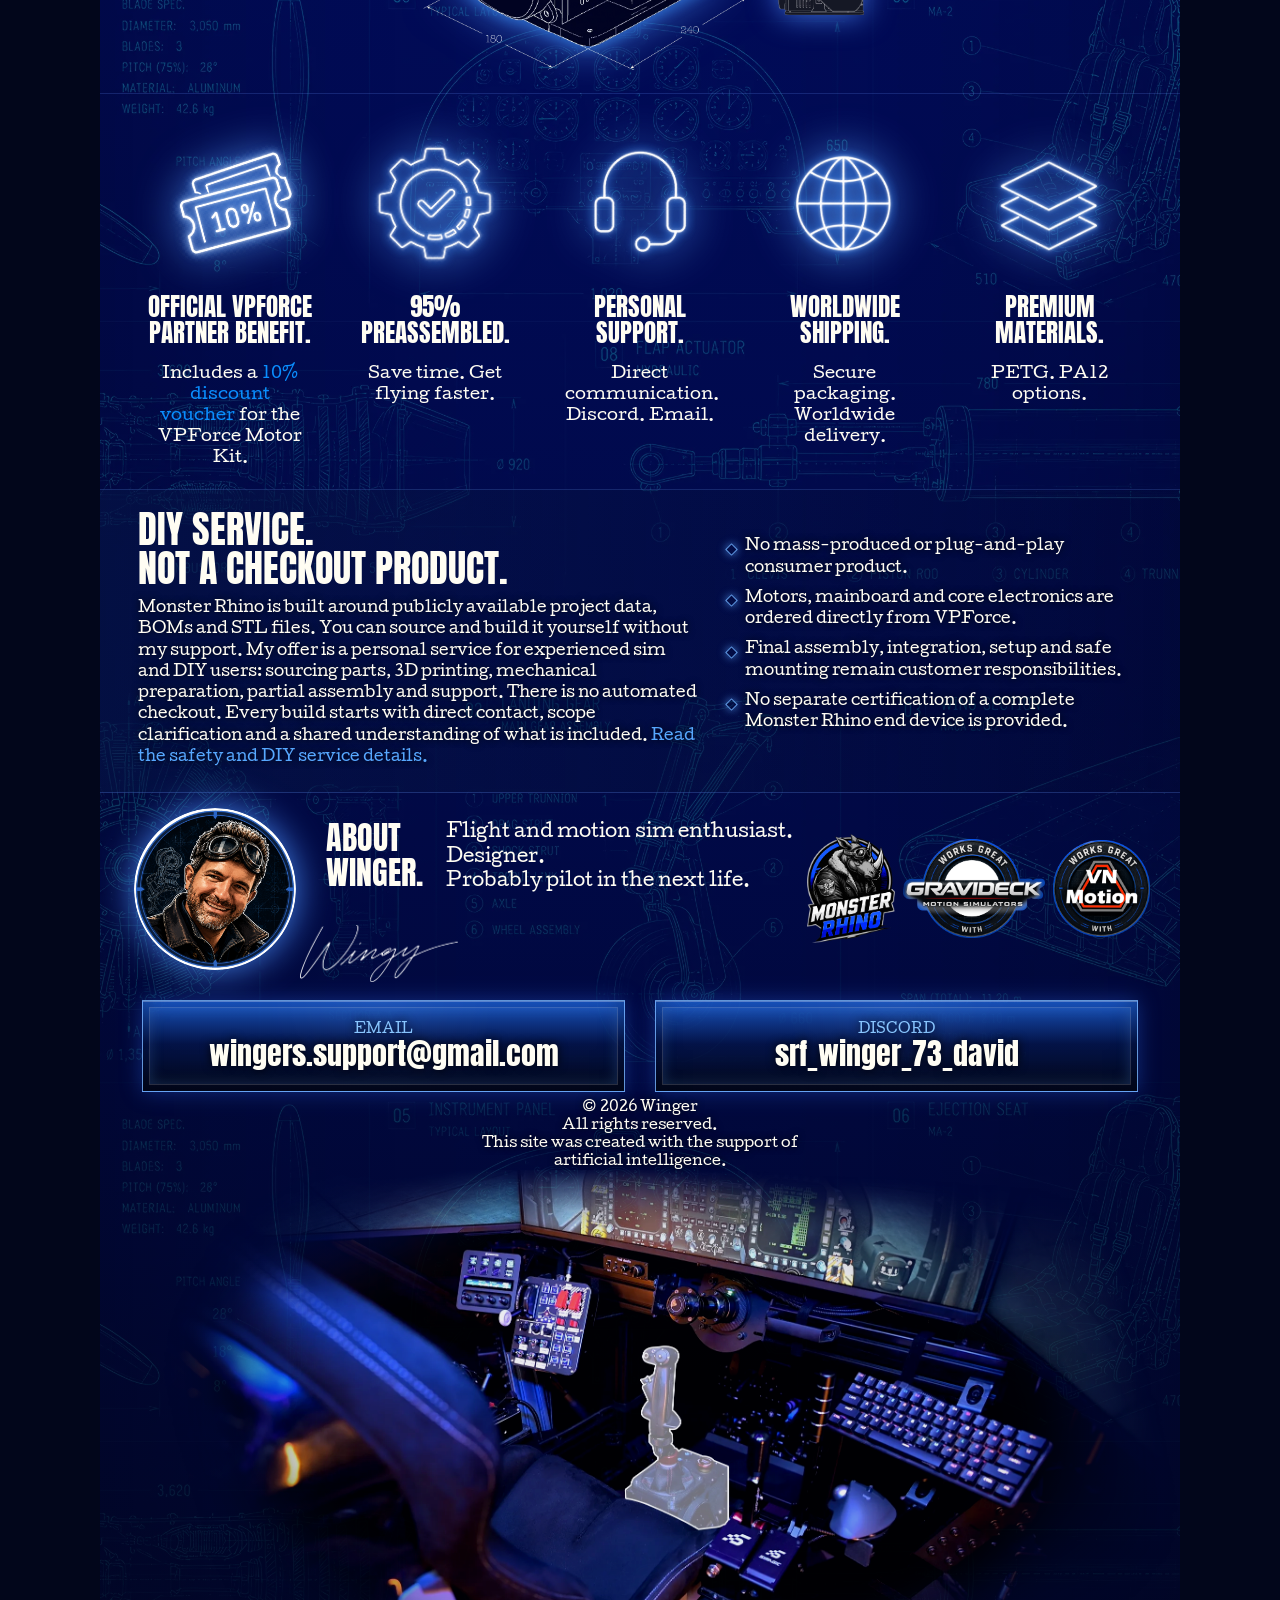
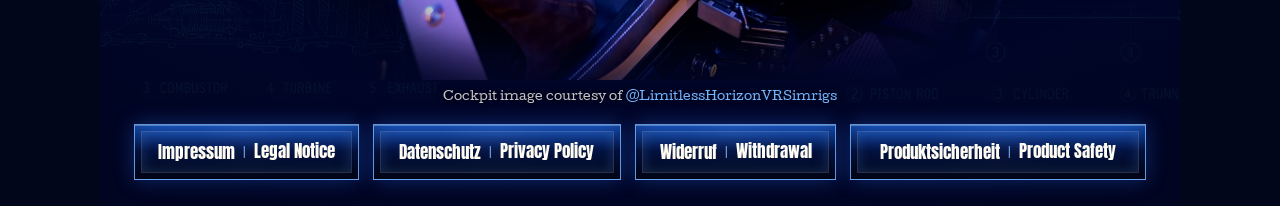
==== commit f8446c99: "Restore standalone Monster Rhino website Restore the saved Monster Rhino website from 24 August 2026" ====
--- a/index.html
+++ b/index.html
@@ -1 +1,304 @@
-<!doctype html><html lang="en"><head><meta charset="utf-8"><meta name="viewport" content="width=device-width,initial-scale=1"><title>Rhino — Choose your flight</title><meta name="description" content="Explore Monster Rhino and Rotor Rhino. Choose your flight control system."><link rel="stylesheet" href="landing.css?v=shared-vpforce"></head><body><header><strong>RHINO</strong><span>HAPTICS / FORCE / CONTROL</span></header><main><section class="intro"><div class="eyebrow">TWO WORLDS. ONE PASSION.</div><h1>Choose your flight.</h1><p>From fixed wing to rotorcraft. Find your Rhino.</p></section><section class="panels" aria-label="Choose your product"><a class="panel monster" href="monster-rhino.html"><div class="number"><span>01 / FIXED WING</span><span>MONSTER RHINO</span></div><img class="logo" src="assets/branding/Monster-Rhino-Logo.png" alt="Monster Rhino"><div class="content"><div class="category">FORCE FEEDBACK / JOYSTICK BASE</div><h2>Feel every manoeuvre.</h2><p class="description">Explore the Monster Rhino joystick base.<br>Built for your flight simulation setup.</p><div class="cta">EXPLORE MONSTER RHINO <b aria-hidden="true">↗</b></div></div></a><a class="panel rotor" href="rotor-rhino.html"><div class="number"><span>02 / ROTARY WING</span><span>ROTOR RHINO</span></div><img class="logo" src="assets/branding/ROTOR-RHINO.png" alt="Rotor Rhino — Haptics, Force, Control"><div class="content"><div class="category">FORCE FEEDBACK / COLLECTIVE</div><h2>Take the collective.</h2><p class="description">Discover the Rotor Rhino collective.<br>Your next chapter in helicopter simulation.</p><div class="cta">EXPLORE ROTOR RHINO <b aria-hidden="true">↗</b></div></div></a><div class="shared-powered" aria-label="Both Rhino systems are powered by VPforce"><img src="assets/branding/powered-by-vpforce-badge.png" alt="Powered by VPforce — Monster Rhino and Rotor Rhino" width="1080" height="400"></div></section></main><footer><span>RHINO / BUILT FOR THE FEEL OF FLIGHT</span><nav><a href="impressum.html">Legal notice</a><a href="datenschutz.html">Privacy</a></nav></footer></body></html>+<!DOCTYPE html>
+<html lang="en">
+
+<head>
+    <meta charset="UTF-8">
+    <meta name="viewport" content="width=device-width, initial-scale=1.0">
+    <title>Monster Rhino</title>
+
+    <link rel="stylesheet" href="css/style.css?v=20260715-footer-fix">
+</head>
+
+<body>
+
+<div class="page">
+
+    <nav class="top-buttons">
+
+        <a href="https://www.youtube.com/watch?v=9fxIOukKKqA&list=PLSJclyvsJYIU" target="_blank" rel="noopener noreferrer" class="site-button site-button-primary" aria-label="Flight Records - Watch">
+            <span class="button-kicker">Watch</span>
+            <span class="button-title">Flight Records</span>
+        </a>
+
+        <a href="https://forum.dcs.world/topic/357705-monster-ffb-rhino-diy-kitbase-95-preassembled-supplyservice-supplementary-to-kaltokriwinger-kits/?do=getNewComment" target="_blank" rel="noopener noreferrer" class="site-button" aria-label="Field Reports - Open">
+            <span class="button-kicker">Open</span>
+            <span class="button-title">Field Reports</span>
+        </a>
+
+        <a href="infos.html" class="site-button" aria-label="Infos - View">
+            <span class="button-kicker">View</span>
+            <span class="button-title">Infos</span>
+        </a>
+
+        <a href="assembly-guide/index.html" class="site-button" aria-label="Assembly Guide - Open">
+            <span class="button-kicker">Build</span>
+            <span class="button-title">Assembly Guide</span>
+        </a>
+
+    </nav>
+
+    <section class="hero">
+
+        <div class="hero-text">
+
+            <h1>
+                BUILT LIKE A RHINO.<br>
+                <span>FLIES LIKE A PRO.</span>
+            </h1>
+
+            <p>
+                Engineered for uncompromising force feedback.<br>
+                Designed for pilots who demand immersion,<br>
+                rigidity and reliability.
+            </p>
+
+        </div>
+
+        <a class="hero-video"
+           href="https://youtu.be/08e_bdmxUrU"
+           target="_blank"
+           rel="noopener noreferrer"
+           aria-label="Watch Monster Rhino showcase video on YouTube">
+
+            <img class="hero-video-thumb"
+                 src="https://img.youtube.com/vi/08e_bdmxUrU/maxresdefault.jpg"
+                 alt="">
+
+            <img class="hero-video-stamp"
+                 src="assets/branding/Feeltheflight-clean.png"
+                 alt="Feel the Flight">
+
+            <span class="hero-video-play" aria-hidden="true"></span>
+
+        </a>
+
+        <p class="video-credit">
+            <span class="credit-label">Showcase video by</span>
+            <a href="https://www.youtube.com/@LimitlessHorizonVRSimrigs" target="_blank" rel="noopener noreferrer">@LimitlessHorizonVRSimrigs</a>
+        </p>
+
+    </section>
+
+    <section class="engineered">
+
+        <div>
+
+            <h2>ENGINEERED<br>FOR FORCE.</h2>
+
+            <p>
+                The Monster Rhino isn't a mass-produced consumer product.
+                Every kitbase is individually assembled, inspected and
+                prepared for enthusiasts who expect an <span>uncompromising
+                force feedback experience.</span>
+            </p>
+
+        </div>
+
+        <div class="features">
+
+            <div>
+                <img src="assets/icons/Stiffness-ICON.png">
+                <span>HIGH STIFFNESS</span>
+            </div>
+
+            <div>
+                <img src="assets/icons/Exhaust-ICON.png">
+                <span>INTAKE- AND EXHAUST<br>COOLING SYSTEM</span>
+            </div>
+
+            <div>
+                <img src="assets/icons/Covers-ICON.png">
+                <span>FREE BELTCOVERS<br>(FOR 60T PULLEYS)</span>
+            </div>
+
+        </div>
+
+        <img class="product-photo"
+             src="assets/renders/Rhino_Photo.webp"
+             alt="Monster Rhino">
+
+    </section>
+
+    <section class="technical-showcase" aria-label="Monster Rhino technical views">
+
+        <div class="technical-heading">
+            <h2>TECHNICAL VIEWS.</h2>
+            <p>Dimensions and reference angles.</p>
+        </div>
+
+        <img class="rhino-main"
+             src="assets/renders/rhino-measurements.webp"
+             alt="Monster Rhino">
+
+        <div class="rhino-views">
+
+            <img src="assets/renders/Rhino_FRONT.webp" alt="">
+            <img src="assets/renders/Rhino_BACK.webp" alt="">
+            <img src="assets/renders/Rhino_RIGHT.webp" alt="">
+
+        </div>
+
+    </section>
+
+    <section class="benefits">
+
+        <div class="benefit-voucher">
+            <img src="assets/icons/10percent_ICON.png">
+            <h3>OFFICIAL VPFORCE PARTNER BENEFIT.</h3>
+            <p>Includes a <span>10% discount voucher</span> for the VPForce Motor Kit.</p>
+        </div>
+
+        <div>
+            <img src="assets/icons/Preassembled-ICON.png">
+            <h3>95% PREASSEMBLED.</h3>
+            <p>Save time. Get flying faster.</p>
+        </div>
+
+        <div>
+            <img src="assets/icons/Support-ICON.png">
+            <h3>PERSONAL<br>SUPPORT.</h3>
+            <p>Direct communication. Discord. Email.</p>
+        </div>
+
+        <div>
+            <img src="assets/icons/Worldwide-ICON.png">
+            <h3>WORLDWIDE SHIPPING.</h3>
+            <p>Secure packaging. Worldwide delivery.</p>
+        </div>
+
+        <div class="benefit-materials">
+            <img src="assets/icons/Materials-ICON.png">
+            <h3>PREMIUM MATERIALS.</h3>
+            <p>PETG. PA12 options.</p>
+        </div>
+
+    </section>
+
+    <section class="service-note" aria-label="DIY service information">
+
+        <div>
+            <h2>DIY SERVICE.<br>NOT A CHECKOUT PRODUCT.</h2>
+
+            <p>
+                Monster Rhino is built around publicly available project data, BOMs and
+                STL files. You can source and build it yourself without my support.
+                My offer is a personal service for experienced sim and DIY users:
+                sourcing parts, 3D printing, mechanical preparation, partial assembly
+                and support. There is no automated checkout. Every build starts with
+                direct contact, scope clarification and a shared understanding of what
+                is included. <a href="produktsicherheit.html">Read the safety and DIY
+                service details.</a>
+            </p>
+        </div>
+
+        <ul>
+            <li>No mass-produced or plug-and-play consumer product.</li>
+            <li>Motors, mainboard and core electronics are ordered directly from VPForce.</li>
+            <li>Final assembly, integration, setup and safe mounting remain customer responsibilities.</li>
+            <li>No separate certification of a complete Monster Rhino end device is provided.</li>
+        </ul>
+
+    </section>
+
+    <section class="about">
+
+        <img class="portrait"
+             src="assets/branding/Winger-Portrait.png"
+             alt="Winger">
+
+        <div class="about-text">
+
+            <div class="about-copy">
+
+                <h2>ABOUT<br>WINGER.</h2>
+
+                <p>
+                    Flight and motion sim enthusiast.<br>
+                    Designer.<br>
+                    Probably pilot in the next life.
+                </p>
+
+            </div>
+
+            <img class="signature"
+                 src="assets/branding/Wingy-Signatur.png"
+                 alt="Wingy">
+
+        </div>
+
+        <div class="about-badges">
+
+            <img class="logo-small"
+                 src="assets/branding/Monster-Rhino-Logo.png"
+                 alt="Monster Rhino">
+
+            <a class="badge-link badge-link-gd" href="https://gravideck.com/en/" target="_blank" rel="noopener noreferrer" aria-label="Open GraviDeck">
+                <img class="badge badge-gd"
+                     src="assets/branding/Works-great-with-GD.png"
+                     alt="Works great with GD">
+            </a>
+
+            <a class="badge-link badge-link-vn" href="https://vn-motion.com/?srsltid=AfmBOoo9H4VgVnEQMvwY68WuQSwq3NZef0F9R_mMOet5RxjtOKO_bLmU" target="_blank" rel="noopener noreferrer" aria-label="Open VN Motion">
+                <img class="badge badge-vn"
+                     src="assets/branding/Works-great-with-VN-Badge.png"
+                     alt="Works great with VN Motion">
+            </a>
+
+        </div>
+
+    </section>
+
+    <section class="contact">
+
+        <a href="mailto:wingers.support@gmail.com" class="site-button contact-button" aria-label="Email wingers.support@gmail.com">
+            <span class="button-kicker">Email</span>
+            <span class="button-title">wingers.support@gmail.com</span>
+        </a>
+
+        <a href="https://discord.gg/" target="_blank" rel="noopener noreferrer" class="site-button contact-button" aria-label="Discord srf_winger_73_david">
+            <span class="button-kicker">Discord</span>
+            <span class="button-title">srf_winger_73_david</span>
+        </a>
+
+    </section>
+
+    <footer>
+
+        <p>
+
+            © 2026 Winger<br>
+            All rights reserved.<br>
+            This site was created with the support of artificial intelligence.
+
+        </p>
+
+        <img src="assets/background/Limitless-VN-Pit.webp" alt="">
+
+        <p class="image-credit">
+            Cockpit image courtesy of
+            <a href="https://www.youtube.com/@LimitlessHorizonVRSimrigs" target="_blank" rel="noopener noreferrer">@LimitlessHorizonVRSimrigs</a>
+        </p>
+
+        <nav class="legal-nav" aria-label="Legal information">
+            <a href="impressum.html" class="site-button legal-button">
+                <span>Impressum</span><span>Legal Notice</span>
+            </a>
+            <a href="datenschutz.html" class="site-button legal-button">
+                <span>Datenschutz</span><span>Privacy Policy</span>
+            </a>
+            <a href="widerruf.html" class="site-button legal-button">
+                <span>Widerruf</span><span>Withdrawal</span>
+            </a>
+            <a href="produktsicherheit.html" class="site-button legal-button">
+                <span>Produktsicherheit</span><span>Product Safety</span>
+            </a>
+        </nav>
+
+    </footer>
+
+</div>
+
+<script src="js/script.js"></script>
+
+</body>
+</html>
--- a/css/style.css
+++ b/css/style.css
@@ -0,0 +1,1987 @@
+@font-face {
+  font-family: AntonLocal;
+  src: url("../fonts/Anton-Regular.ttf") format("truetype");
+  font-display: swap;
+}
+
+@font-face {
+  font-family: CutiveLocal;
+  src: url("../fonts/Cutive-Regular.ttf") format("truetype");
+  font-display: swap;
+}
+
+:root {
+  --page-width: 1080px;
+  --ink: #fffdf3;
+  --blue: #165ed0;
+  --glow: #5da4ff;
+  --line: rgba(99, 146, 255, .34);
+}
+
+* {
+  box-sizing: border-box;
+}
+
+html {
+  background: #02061b;
+}
+
+body {
+  margin: 0;
+  min-width: 320px;
+  background: #02061b;
+  color: var(--ink);
+  font-family: CutiveLocal, Georgia, serif;
+}
+
+img {
+  display: block;
+  max-width: 100%;
+}
+
+a {
+  color: inherit;
+}
+
+.page {
+  position: relative;
+  isolation: isolate;
+  width: min(100%, var(--page-width));
+  min-height: 100vh;
+  margin: 0 auto;
+  overflow: hidden;
+  background:
+    linear-gradient(180deg, rgba(1, 4, 23, .05) 0%, rgba(1, 4, 23, .55) 72%, rgba(1, 4, 23, .88) 100%),
+    url("../assets/background/Hintergrund.webp") top center / 1120px auto repeat-y,
+    #02061b;
+}
+
+.page::before {
+  content: "";
+  position: absolute;
+  inset: 0;
+  z-index: -1;
+  background:
+    radial-gradient(circle at 74% 18%, rgba(24, 83, 190, .23), transparent 30%),
+    radial-gradient(circle at 20% 7%, rgba(28, 101, 220, .18), transparent 24%);
+  pointer-events: none;
+}
+
+.top-buttons {
+  display: grid;
+  grid-template-columns: repeat(4, 1fr);
+  gap: 22px;
+  padding: 28px 34px 0;
+}
+
+.site-button {
+  position: relative;
+  display: flex;
+  min-width: 0;
+  min-height: 74px;
+  flex-direction: column;
+  align-items: center;
+  justify-content: center;
+  padding: 13px 20px 12px;
+  border: 1px solid rgba(120, 181, 255, .82);
+  background:
+    linear-gradient(180deg, rgba(27, 93, 208, .88), rgba(4, 20, 72, .88) 48%, rgba(2, 7, 29, .94)),
+    radial-gradient(circle at 50% 0%, rgba(255, 255, 255, .26), transparent 44%);
+  box-shadow:
+    0 0 20px rgba(47, 111, 255, .34),
+    inset 0 1px 0 rgba(255, 255, 255, .28),
+    inset 0 -14px 26px rgba(0, 0, 0, .28);
+  color: var(--ink);
+  overflow: hidden;
+  font-family: AntonLocal, Impact, sans-serif;
+  text-decoration: none;
+  transition: transform .18s ease, filter .18s ease;
+}
+
+.site-button::before,
+.site-button::after {
+  content: "";
+  position: absolute;
+  z-index: 0;
+  pointer-events: none;
+}
+
+.site-button::before {
+  inset: 6px;
+  border: 1px solid rgba(255, 255, 255, .16);
+  box-shadow: inset 0 0 14px rgba(93, 164, 255, .24);
+}
+
+.site-button::after {
+  top: -1px;
+  left: -42px;
+  width: 42px;
+  height: 3px;
+  background: linear-gradient(90deg, transparent, rgba(112, 191, 255, .35), rgba(255, 255, 255, .98), rgba(89, 177, 255, .92), transparent);
+  box-shadow:
+    0 0 10px rgba(116, 193, 255, .95),
+    0 0 18px rgba(116, 193, 255, .7);
+  opacity: 0;
+  transition: opacity .16s ease;
+}
+
+.site-button:hover,
+.site-button:focus-visible {
+  transform: translateY(-2px);
+  filter: drop-shadow(0 0 16px rgba(86, 160, 255, .85));
+  outline: none;
+}
+
+.site-button:hover::after,
+.site-button:focus-visible::after {
+  opacity: 1;
+  animation: border-snake 1.45s linear infinite;
+}
+
+@keyframes border-snake {
+  0% {
+    top: -1px;
+    left: -42px;
+    width: 42px;
+    height: 3px;
+    background: linear-gradient(90deg, transparent, rgba(112, 191, 255, .35), rgba(255, 255, 255, .98), rgba(89, 177, 255, .92), transparent);
+  }
+
+  24.9% {
+    top: -1px;
+    left: 100%;
+    width: 42px;
+    height: 3px;
+    background: linear-gradient(90deg, transparent, rgba(112, 191, 255, .35), rgba(255, 255, 255, .98), rgba(89, 177, 255, .92), transparent);
+  }
+
+  25% {
+    top: -42px;
+    left: calc(100% - 2px);
+    width: 3px;
+    height: 42px;
+    background: linear-gradient(180deg, transparent, rgba(112, 191, 255, .35), rgba(255, 255, 255, .98), rgba(89, 177, 255, .92), transparent);
+  }
+
+  49.9% {
+    top: 100%;
+    left: calc(100% - 2px);
+    width: 3px;
+    height: 42px;
+    background: linear-gradient(180deg, transparent, rgba(112, 191, 255, .35), rgba(255, 255, 255, .98), rgba(89, 177, 255, .92), transparent);
+  }
+
+  50% {
+    top: calc(100% - 2px);
+    left: 100%;
+    width: 42px;
+    height: 3px;
+    background: linear-gradient(270deg, transparent, rgba(112, 191, 255, .35), rgba(255, 255, 255, .98), rgba(89, 177, 255, .92), transparent);
+  }
+
+  74.9% {
+    top: calc(100% - 2px);
+    left: -42px;
+    width: 42px;
+    height: 3px;
+    background: linear-gradient(270deg, transparent, rgba(112, 191, 255, .35), rgba(255, 255, 255, .98), rgba(89, 177, 255, .92), transparent);
+  }
+
+  75% {
+    top: 100%;
+    left: -1px;
+    width: 3px;
+    height: 42px;
+    background: linear-gradient(0deg, transparent, rgba(112, 191, 255, .35), rgba(255, 255, 255, .98), rgba(89, 177, 255, .92), transparent);
+  }
+
+  100% {
+    top: -42px;
+    left: -1px;
+    width: 3px;
+    height: 42px;
+    background: linear-gradient(0deg, transparent, rgba(112, 191, 255, .35), rgba(255, 255, 255, .98), rgba(89, 177, 255, .92), transparent);
+  }
+}
+
+.button-kicker,
+.button-title {
+  position: relative;
+  z-index: 2;
+  display: block;
+  text-align: center;
+  text-transform: uppercase;
+  text-shadow: 0 0 10px rgba(0, 0, 0, .92);
+}
+
+.button-kicker {
+  margin-bottom: 2px;
+  color: #89c6ff;
+  font-family: CutiveLocal, Georgia, serif;
+  font-size: 13px;
+  line-height: 1;
+}
+
+.button-title {
+  font-size: 32px;
+  line-height: .98;
+  overflow-wrap: anywhere;
+}
+
+.hero {
+  position: relative;
+  min-height: auto;
+  padding: 28px 34px 50px;
+}
+
+.hero-text {
+  position: relative;
+  z-index: 3;
+  width: 64%;
+  padding-top: 8px;
+}
+
+h1,
+h2,
+h3 {
+  font-family: AntonLocal, Impact, sans-serif;
+  font-weight: 400;
+  letter-spacing: 0;
+  text-transform: uppercase;
+}
+
+h1 {
+  margin: 0;
+  font-size: 70px;
+  line-height: .98;
+  text-shadow: 0 0 16px rgba(255, 255, 255, .18);
+}
+
+h1 span {
+  color: var(--blue);
+  text-shadow: 0 0 14px rgba(32, 91, 220, .45);
+}
+
+.hero p {
+  max-width: 530px;
+  margin: 16px 0 0;
+  font-size: 18px;
+  line-height: 1.36;
+  text-shadow: 0 0 7px rgba(0, 0, 0, .95);
+}
+
+.hero-video {
+  position: relative;
+  z-index: 4;
+  display: block;
+  width: min(650px, 70%);
+  aspect-ratio: 16 / 9;
+  margin: 26px auto 0;
+  border: 1px solid rgba(120, 181, 255, .82);
+  background:
+    linear-gradient(180deg, rgba(20, 76, 190, .42), rgba(2, 8, 34, .86)),
+    #06174e;
+  box-shadow:
+    0 0 26px rgba(47, 111, 255, .42),
+    inset 0 0 0 6px rgba(10, 34, 98, .62),
+    inset 0 0 24px rgba(90, 162, 255, .18);
+  color: var(--ink);
+  overflow: visible;
+  text-decoration: none;
+  transition: transform .18s ease, filter .18s ease;
+}
+
+.hero-video::before {
+  content: "";
+  position: absolute;
+  inset: 8px;
+  z-index: 2;
+  border: 1px solid rgba(255, 255, 255, .16);
+  box-shadow: inset 0 0 20px rgba(93, 164, 255, .24);
+  pointer-events: none;
+}
+
+.hero-video::after {
+  content: "";
+  position: absolute;
+  inset: 0;
+  z-index: 1;
+  background:
+    linear-gradient(90deg, rgba(2, 8, 34, .12), transparent 36%, rgba(2, 8, 34, .28)),
+    radial-gradient(circle at 50% 50%, transparent 36%, rgba(2, 8, 34, .5) 100%);
+  pointer-events: none;
+}
+
+.hero-video:hover,
+.hero-video:focus-visible {
+  transform: translateY(-3px);
+  filter: drop-shadow(0 0 18px rgba(86, 160, 255, .9));
+  outline: none;
+}
+
+.hero-video-thumb {
+  width: 100%;
+  height: 100%;
+  object-fit: cover;
+  filter: saturate(1.12) contrast(1.08);
+  overflow: hidden;
+}
+
+.hero-video-stamp {
+  position: absolute;
+  z-index: 3;
+  left: -76px;
+  bottom: -24px;
+  width: clamp(118px, 16vw, 170px);
+  opacity: 1;
+  transform: rotate(-7deg);
+  filter:
+    drop-shadow(0 2px 4px rgba(0, 0, 0, .55))
+    drop-shadow(0 0 12px rgba(255, 30, 30, .35));
+  pointer-events: none;
+}
+
+.hero-video-play {
+  position: absolute;
+  z-index: 4;
+  left: 50%;
+  top: 50%;
+  width: 86px;
+  height: 86px;
+  border: 1px solid rgba(163, 210, 255, .9);
+  background:
+    radial-gradient(circle, rgba(21, 104, 225, .88), rgba(2, 10, 38, .9));
+  box-shadow:
+    0 0 24px rgba(86, 160, 255, .86),
+    inset 0 1px 0 rgba(255, 255, 255, .34);
+  transform: translate(-50%, -50%);
+}
+
+.hero-video-play::before {
+  content: "";
+  position: absolute;
+  left: 34px;
+  top: 24px;
+  width: 0;
+  height: 0;
+  border-top: 19px solid transparent;
+  border-bottom: 19px solid transparent;
+  border-left: 28px solid var(--ink);
+  filter: drop-shadow(0 0 8px rgba(255, 255, 255, .62));
+}
+
+.hero .video-credit {
+  position: relative;
+  z-index: 4;
+  width: min(100% - 64px, 650px);
+  max-width: none;
+  margin: 10px auto 0;
+  padding: 0;
+  color: rgba(255, 253, 243, .78);
+  font-size: 12px;
+  line-height: 1.35;
+  text-align: center;
+  text-shadow: 0 0 7px #000;
+}
+
+.credit-label {
+  display: inline;
+}
+
+.video-credit a {
+  color: #74b6ff;
+  text-decoration: none;
+}
+
+.video-credit a:hover,
+.video-credit a:focus-visible {
+  color: var(--ink);
+  text-decoration: underline;
+  outline: none;
+}
+
+.rhino-main {
+  position: relative;
+  z-index: 2;
+  top: auto;
+  right: auto;
+  width: min(350px, 48vw);
+  margin: 8px 0 -42px;
+  filter: drop-shadow(0 0 20px rgba(81, 151, 255, .68));
+}
+
+.rhino-views {
+  position: relative;
+  z-index: 2;
+  left: auto;
+  bottom: auto;
+  display: flex;
+  flex-direction: column;
+  align-items: flex-end;
+  justify-content: center;
+  gap: 4px;
+  margin: -24px 0 -24px;
+}
+
+.rhino-views img {
+  width: auto;
+  height: 96px;
+  max-width: none;
+  object-fit: contain;
+  object-position: bottom;
+  filter: drop-shadow(0 0 15px rgba(77, 143, 255, .82));
+}
+
+.technical-showcase {
+  position: relative;
+  display: grid;
+  grid-template-columns: max-content max-content;
+  align-items: center;
+  justify-content: center;
+  gap: 12px;
+  width: 100%;
+  box-sizing: border-box;
+  padding: 4px 24px 0;
+  overflow: visible;
+  border-bottom: 1px solid rgba(99, 146, 255, .2);
+}
+
+.technical-heading {
+  grid-column: 1 / -1;
+  justify-self: start;
+  width: min(100%, 560px);
+  margin: 0 0 -18px;
+  padding-left: 6px;
+  text-shadow: 0 0 8px rgba(0, 0, 0, .95);
+}
+
+.technical-heading h2 {
+  margin: 0;
+  font-family: AntonLocal, Impact, sans-serif;
+  font-size: clamp(28px, 4.8vw, 48px);
+  line-height: .95;
+  letter-spacing: 0;
+}
+
+.technical-heading p {
+  margin: 8px 0 0;
+  color: rgba(255, 253, 243, .82);
+  font-size: 14px;
+  line-height: 1.2;
+}
+
+.engineered {
+  position: relative;
+  display: grid;
+  grid-template-columns: 34% 30% 36%;
+  gap: 24px;
+  min-height: 284px;
+  padding: 14px 34px 18px;
+  border-top: 1px solid var(--line);
+  border-bottom: 1px solid rgba(99, 146, 255, .2);
+}
+
+.engineered > div,
+.features {
+  position: relative;
+  z-index: 2;
+}
+
+h2 {
+  margin: 0 0 15px;
+  font-size: 50px;
+  line-height: .98;
+}
+
+.engineered p {
+  margin: 0;
+  font-size: 17px;
+  line-height: 1.36;
+}
+
+.engineered p span {
+  color: #0a8eff;
+}
+
+.engineered p::selection,
+.benefits p::selection,
+.about p::selection {
+  background: rgba(22, 94, 208, .65);
+}
+
+.features {
+  align-self: center;
+  padding-top: 6px;
+}
+
+.features div {
+  display: grid;
+  grid-template-columns: 82px 1fr;
+  align-items: center;
+  gap: 14px;
+  margin-bottom: 17px;
+  font-size: 15px;
+  line-height: 1.25;
+  text-transform: uppercase;
+}
+
+.features div:last-child {
+  margin-bottom: 0;
+}
+
+.features img {
+  width: 82px;
+  max-height: 74px;
+  object-fit: contain;
+  filter: drop-shadow(0 0 15px rgba(85, 158, 255, .95));
+}
+
+.product-photo {
+  position: absolute;
+  z-index: 1;
+  right: 22px;
+  bottom: -66px;
+  width: 560px;
+  max-height: 429px;
+  object-fit: contain;
+  object-position: bottom right;
+  filter: drop-shadow(0 0 20px rgba(0, 0, 0, .85));
+}
+
+.benefits {
+  display: grid;
+  grid-template-columns: repeat(5, 1fr);
+  gap: 20px;
+  padding: 28px 38px 20px;
+}
+
+.benefits > div {
+  text-align: center;
+}
+
+.benefits img {
+  width: 168px;
+  height: 168px;
+  margin: 0 auto 4px;
+  object-fit: contain;
+  filter: drop-shadow(0 0 22px rgba(86, 159, 255, .96));
+}
+
+.benefit-voucher img {
+  width: 188px;
+  height: 188px;
+  margin-top: -10px;
+  margin-bottom: -6px;
+}
+
+.benefits div:nth-child(3) img {
+  width: 185px;
+  height: 185px;
+  margin-top: -9px;
+  margin-bottom: -4px;
+}
+
+.benefits h3 {
+  min-height: 62px;
+  max-width: 150px;
+  margin: 0 auto 9px;
+  font-size: 25px;
+  line-height: 1.02;
+}
+
+.benefit-voucher h3 {
+  max-width: 190px;
+}
+
+.benefits p {
+  max-width: 150px;
+  margin: 0 auto;
+  font-size: 16px;
+  line-height: 1.3;
+}
+
+.benefits span {
+  color: #0a8eff;
+}
+
+.service-note {
+  display: grid;
+  grid-template-columns: minmax(0, 1.15fr) minmax(290px, .85fr);
+  gap: 28px;
+  padding: 20px 38px 24px;
+  border-top: 1px solid rgba(99, 146, 255, .2);
+  border-bottom: 1px solid rgba(99, 146, 255, .26);
+  background:
+    linear-gradient(90deg, rgba(6, 21, 70, .55), rgba(2, 8, 34, .18));
+}
+
+.service-note h2 {
+  margin-bottom: 10px;
+  font-size: 38px;
+  line-height: 1.02;
+}
+
+.service-note p,
+.service-note li {
+  font-size: 15px;
+  line-height: 1.42;
+  text-shadow: 0 0 7px rgba(0, 0, 0, .95);
+}
+
+.service-note p {
+  margin: 0;
+}
+
+.service-note a {
+  color: #57a8ff;
+  text-decoration: none;
+}
+
+.service-note a:hover,
+.service-note a:focus-visible {
+  text-decoration: underline;
+  outline: none;
+}
+
+.service-note ul {
+  align-self: center;
+  margin: 0;
+  padding: 0;
+  list-style: none;
+}
+
+.service-note li {
+  position: relative;
+  margin: 0 0 9px;
+  padding-left: 18px;
+}
+
+.service-note li::before {
+  content: "";
+  position: absolute;
+  left: 0;
+  top: .58em;
+  width: 7px;
+  height: 7px;
+  border: 1px solid rgba(111, 176, 255, .9);
+  box-shadow: 0 0 9px rgba(86, 159, 255, .8);
+  transform: rotate(45deg);
+}
+
+.about {
+  display: grid;
+  grid-template-columns: 176px minmax(500px, 1fr) 280px;
+  align-items: center;
+  gap: 16px;
+  padding: 2px 34px 18px;
+}
+
+.portrait {
+  width: 162px;
+  height: 162px;
+  border-radius: 50%;
+  filter: drop-shadow(0 0 18px rgba(74, 144, 255, .9));
+  object-fit: cover;
+}
+
+.about-text {
+  position: relative;
+  min-height: 176px;
+  padding-top: 26px;
+}
+
+.about-copy {
+  display: grid;
+  grid-template-columns: 104px 1fr;
+  align-items: start;
+  gap: 16px;
+}
+
+.about-copy h2 {
+  margin: 0;
+  font-size: 32px;
+  line-height: 1.07;
+}
+
+.about p {
+  margin: 0;
+  padding-top: 0;
+  font-size: 18px;
+  line-height: 1.36;
+  white-space: nowrap;
+}
+
+.signature {
+  width: 158px;
+  margin: 30px 0 0 -26px;
+}
+
+.about-badges {
+  display: grid;
+  grid-template-columns: 88px 142px 97px;
+  align-items: center;
+  justify-content: center;
+  gap: 8px;
+  transform: translateX(-28px);
+}
+
+.logo-small {
+  width: 88px;
+  justify-self: center;
+}
+
+.badge {
+  width: 88px;
+  justify-self: center;
+}
+
+.badge-link {
+  display: block;
+  justify-self: center;
+  text-decoration: none;
+  transition: transform .18s ease, filter .18s ease;
+}
+
+.badge-link:hover,
+.badge-link:focus-visible {
+  transform: translateY(-2px);
+  filter: drop-shadow(0 0 16px rgba(86, 160, 255, .85));
+  outline: none;
+}
+
+.badge-gd {
+  width: 142px;
+  max-width: none;
+  z-index: 2;
+}
+
+.badge-vn {
+  width: 97px;
+}
+
+.contact {
+  display: grid;
+  grid-template-columns: 1fr 1fr;
+  gap: 30px;
+  padding: 0 42px 8px;
+}
+
+.contact-button {
+  min-height: 92px;
+}
+
+.contact-button .button-title {
+  font-size: 30px;
+  text-transform: none;
+}
+
+footer {
+  position: relative;
+  text-align: center;
+}
+
+footer p {
+  position: relative;
+  z-index: 2;
+  width: 360px;
+  margin: 0 auto;
+  padding: 0 0 10px;
+  font-size: 14px;
+  line-height: 1.28;
+  text-shadow: 0 0 7px #000;
+}
+
+.legal-nav {
+  position: relative;
+  z-index: 3;
+  display: grid;
+  grid-template-columns: .95fr 1.05fr .85fr 1.25fr;
+  gap: 14px;
+  width: calc(100% - 68px);
+  margin: 18px auto 26px;
+}
+
+.legal-nav a {
+  min-height: 56px;
+  padding: 10px 12px;
+  font-size: 17px;
+  line-height: 1;
+}
+
+.legal-button {
+  flex-direction: row;
+  gap: 7px;
+  white-space: nowrap;
+}
+
+.legal-button span {
+  position: relative;
+  z-index: 2;
+}
+
+.legal-button span + span::before {
+  content: "|";
+  margin-right: 7px;
+  color: rgba(137, 198, 255, .9);
+  font-family: CutiveLocal, Georgia, serif;
+  font-size: .72em;
+  vertical-align: .08em;
+}
+
+.legal-nav a:hover,
+.legal-nav a:focus-visible {
+  color: #74b6ff;
+  outline: none;
+}
+
+footer img {
+  width: 100%;
+  height: 510px;
+  margin-top: -12px;
+  object-fit: cover;
+  object-position: center top;
+  opacity: .92;
+  filter: saturate(1.04) contrast(1.05);
+}
+
+.image-credit {
+  width: min(100% - 64px, 720px);
+  margin: 10px auto 0;
+  padding: 0;
+  color: rgba(255, 253, 243, .78);
+  font-size: 12px;
+  line-height: 1.35;
+}
+
+.image-credit a {
+  color: #74b6ff;
+  text-decoration: none;
+}
+
+.image-credit a:hover,
+.image-credit a:focus-visible {
+  color: var(--ink);
+  text-decoration: underline;
+  outline: none;
+}
+
+.legal-page {
+  min-height: 100vh;
+  padding: 44px 24px 72px;
+  background:
+    linear-gradient(180deg, rgba(1, 4, 23, .2), rgba(1, 4, 23, .86)),
+    url("../assets/background/Hintergrund.webp") top center / 1120px auto repeat-y,
+    #02061b;
+}
+
+.legal-document {
+  width: min(100%, 900px);
+  margin: 0 auto;
+  padding: 34px;
+  border: 1px solid rgba(89, 150, 255, .35);
+  background: rgba(2, 8, 34, .82);
+  box-shadow: 0 0 28px rgba(20, 78, 190, .24);
+  color: var(--ink);
+}
+
+.legal-document h1,
+.legal-document h2 {
+  margin: 0 0 18px;
+}
+
+.legal-document h1 {
+  font-size: 48px;
+  line-height: 1;
+}
+
+.legal-document h1 span {
+  color: #57a8ff;
+}
+
+.legal-document h2 {
+  padding-top: 22px;
+  font-size: 28px;
+}
+
+.legal-document h3 {
+  margin: 18px 0 8px;
+  color: #57a8ff;
+  font-size: 22px;
+  line-height: 1.1;
+}
+
+.legal-document p,
+.legal-document li {
+  font-size: 17px;
+  line-height: 1.55;
+}
+
+.legal-document a {
+  color: #57a8ff;
+}
+
+.legal-document ul {
+  padding-left: 22px;
+}
+
+.legal-language {
+  margin-top: 28px;
+  padding-top: 4px;
+  border-top: 1px solid rgba(89, 150, 255, .35);
+}
+
+.legal-language:first-of-type {
+  margin-top: 12px;
+}
+
+.legal-note {
+  margin-top: 30px;
+  padding: 16px 18px;
+  border: 1px solid rgba(89, 150, 255, .35);
+  background: rgba(7, 24, 76, .58);
+}
+
+.legal-back {
+  display: inline-flex;
+  margin-bottom: 24px;
+  color: #57a8ff;
+  font-family: AntonLocal, Impact, sans-serif;
+  text-decoration: none;
+  text-transform: uppercase;
+}
+
+.legal-footer {
+  margin-top: 26px;
+  padding-top: 18px;
+  border-top: 1px solid rgba(89, 150, 255, .35);
+  text-align: center;
+}
+
+.legal-footer p {
+  margin: 0 0 12px;
+  color: rgba(255, 255, 255, .72);
+  font-size: 13px;
+  line-height: 1.35;
+}
+
+.legal-footer nav {
+  display: flex;
+  flex-wrap: wrap;
+  justify-content: center;
+  gap: 10px 18px;
+}
+
+.legal-footer a {
+  color: #9fcaff;
+  font-family: AntonLocal, Impact, sans-serif;
+  font-size: 14px;
+  letter-spacing: .08em;
+  text-decoration: none;
+  text-transform: uppercase;
+  text-shadow: 0 0 10px rgba(87, 170, 255, .38);
+  transition: color .18s ease, text-shadow .18s ease, transform .18s ease;
+}
+
+.legal-footer a:hover,
+.legal-footer a:focus-visible {
+  color: #fff;
+  outline: none;
+  text-shadow: 0 0 14px rgba(255,255,255,.85), 0 0 24px rgba(0,152,255,.7);
+  transform: translateY(-1px);
+}
+
+.briefing-page {
+  min-width: 320px;
+  background: #02061b;
+  color: var(--ink);
+  font-family: CutiveLocal, Georgia, serif;
+}
+
+.briefing-document {
+  width: min(100%, 920px);
+  margin: 0 auto;
+  padding: 22px 18px 40px;
+}
+
+.briefing-back {
+  margin-bottom: 18px;
+}
+
+.briefing-sheet {
+  position: relative;
+  scroll-margin-top: 58px;
+  min-height: 1286px;
+  margin: 0 auto 26px;
+  padding: 48px 56px 108px 214px;
+  overflow: hidden;
+  background:
+    linear-gradient(180deg, rgba(0, 20, 86, .08), rgba(0, 12, 58, .4)),
+    url("../assets/background/Hintergrund.webp") top center / 1120px auto repeat-y,
+    #051b85;
+  border: 1px solid rgba(95, 155, 255, .28);
+  box-shadow: 0 0 28px rgba(46, 108, 255, .24);
+}
+
+.briefing-sheet::before {
+  content: "";
+  position: absolute;
+  inset: 0;
+  background:
+    linear-gradient(90deg, rgba(0, 9, 48, .18), transparent 40%, rgba(0, 9, 48, .2)),
+    radial-gradient(circle at 50% 36%, rgba(58, 129, 255, .2), transparent 36%);
+  pointer-events: none;
+}
+
+.briefing-header,
+.briefing-text,
+.briefing-toc,
+.briefing-note,
+.briefing-home,
+.briefing-footer {
+  position: relative;
+  z-index: 1;
+}
+
+.briefing-home {
+  display: inline-flex;
+  position: relative;
+  min-height: 34px;
+  align-items: center;
+  justify-content: center;
+  margin: 0 0 14px;
+  padding: 8px 22px 7px;
+  border: 1px solid rgba(120, 181, 255, .78);
+  background:
+    linear-gradient(180deg, rgba(27, 93, 208, .62), rgba(4, 20, 72, .84) 50%, rgba(2, 7, 29, .92)),
+    radial-gradient(circle at 50% 0%, rgba(255, 255, 255, .22), transparent 46%);
+  box-shadow:
+    0 0 14px rgba(47, 111, 255, .28),
+    inset 0 1px 0 rgba(255, 255, 255, .24),
+    inset 0 -10px 20px rgba(0, 0, 0, .26);
+  color: #74b6ff;
+  overflow: hidden;
+  font-family: AntonLocal, Impact, sans-serif;
+  font-size: 18px;
+  letter-spacing: .08em;
+  line-height: 1;
+  text-decoration: none;
+  text-transform: uppercase;
+  text-shadow: 0 0 8px rgba(0, 0, 0, .82);
+  transition: color .18s ease, filter .18s ease, text-shadow .18s ease, transform .18s ease;
+}
+
+.briefing-home::before,
+.briefing-home::after {
+  content: "";
+  position: absolute;
+  pointer-events: none;
+}
+
+.briefing-home::before {
+  inset: 4px;
+  border: 1px solid rgba(255, 255, 255, .15);
+  box-shadow: inset 0 0 12px rgba(93, 164, 255, .24);
+}
+
+.briefing-home::after {
+  top: -1px;
+  left: -34px;
+  width: 34px;
+  height: 2px;
+  background: linear-gradient(90deg, transparent, rgba(112, 191, 255, .35), rgba(255, 255, 255, .95), rgba(89, 177, 255, .88), transparent);
+  box-shadow:
+    0 0 9px rgba(116, 193, 255, .9),
+    0 0 16px rgba(116, 193, 255, .62);
+  opacity: 0;
+}
+
+.briefing-home:hover,
+.briefing-home:focus-visible {
+  color: var(--ink);
+  filter: drop-shadow(0 0 12px rgba(92, 166, 255, .86));
+  text-shadow:
+    0 0 8px rgba(255, 255, 255, .42),
+    0 0 18px rgba(71, 143, 255, .82);
+  transform: translateX(5px);
+  outline: none;
+}
+
+.briefing-home:hover::after,
+.briefing-home:focus-visible::after {
+  opacity: 1;
+  animation: border-snake 1.45s linear infinite;
+}
+
+.briefing-header {
+  display: grid;
+  grid-template-columns: 142px minmax(0, 1fr);
+  align-items: center;
+  gap: 24px;
+  margin-left: -166px;
+  padding-bottom: 14px;
+  border-bottom: 1px solid rgba(255, 255, 255, .82);
+}
+
+.briefing-header img {
+  width: 138px;
+  filter: drop-shadow(0 0 14px rgba(0, 0, 0, .65));
+}
+
+.briefing-header h1 {
+  margin: 0;
+  font-size: clamp(38px, 5.45vw, 52px);
+  line-height: .96;
+  letter-spacing: .02em;
+  white-space: nowrap;
+}
+
+.briefing-header h1 span {
+  color: #0799e7;
+}
+
+.briefing-index .briefing-header h1 {
+  font-size: clamp(38px, 5.45vw, 52px);
+}
+
+.briefing-toc {
+  margin: 18px 0 0;
+  padding: 0;
+  list-style: none;
+}
+
+.briefing-toc li {
+  margin-bottom: 14px;
+}
+
+.briefing-toc a {
+  display: grid;
+  grid-template-columns: 62px 1fr;
+  align-items: baseline;
+  gap: 16px;
+  color: #fff;
+  font-family: AntonLocal, Impact, sans-serif;
+  font-size: 30px;
+  line-height: 1;
+  letter-spacing: .13em;
+  text-decoration: none;
+  text-shadow: 0 0 8px rgba(0, 0, 0, .72);
+  transition: color .18s ease, filter .18s ease, text-shadow .18s ease, transform .18s ease;
+}
+
+.briefing-toc a:hover,
+.briefing-toc a:focus-visible {
+  color: #74b6ff;
+  filter: drop-shadow(0 0 12px rgba(92, 166, 255, .82));
+  text-shadow:
+    0 0 8px rgba(255, 255, 255, .44),
+    0 0 18px rgba(71, 143, 255, .82);
+  transform: translateX(6px);
+  outline: none;
+}
+
+.briefing-toc span {
+  color: #0799e7;
+  letter-spacing: .04em;
+}
+
+.briefing-text {
+  max-width: 620px;
+  margin-top: 18px;
+}
+
+.briefing-text p {
+  margin: 0 0 18px;
+  font-size: 20px;
+  line-height: 1.3;
+  letter-spacing: .08em;
+  text-shadow: 0 0 8px rgba(0, 0, 0, .85);
+}
+
+.briefing-text h2 {
+  margin: 22px 0 10px;
+  color: #fff;
+  font-family: AntonLocal, Impact, sans-serif;
+  font-size: 27px;
+  line-height: 1;
+  letter-spacing: .12em;
+  text-transform: uppercase;
+  text-shadow: 0 0 10px rgba(0, 0, 0, .85);
+}
+
+.briefing-text strong {
+  color: #fff;
+  font-family: AntonLocal, Impact, sans-serif;
+  font-size: 28px;
+  letter-spacing: .12em;
+  text-transform: uppercase;
+}
+
+.briefing-text .price-note {
+  max-width: 540px;
+  margin-top: -6px;
+  font-size: 15px;
+  line-height: 1.34;
+  letter-spacing: .06em;
+  color: rgba(255, 255, 255, .84);
+}
+
+.briefing-text mark {
+  padding: 0;
+  background: transparent;
+  color: #0799e7;
+}
+
+.briefing-list {
+  margin: 0 0 16px;
+  padding-left: 26px;
+}
+
+.briefing-list li {
+  margin: 0 0 8px;
+  font-size: 18px;
+  line-height: 1.26;
+  letter-spacing: .08em;
+  text-shadow: 0 0 8px rgba(0, 0, 0, .85);
+}
+
+.briefing-compact p {
+  margin-bottom: 13px;
+  font-size: 18px;
+  line-height: 1.24;
+}
+
+.briefing-compact h2 {
+  margin-top: 16px;
+  font-size: 23px;
+}
+
+.briefing-compact .briefing-list li {
+  margin-bottom: 5px;
+  font-size: 16px;
+}
+
+.briefing-note {
+  max-width: 620px;
+  margin-top: 16px;
+  margin-bottom: 14px;
+  padding: 14px 18px 16px;
+  border: 3px solid #071467;
+  border-radius: 18px;
+  background: rgba(255, 255, 255, .94);
+  color: #071467;
+  box-shadow: 0 0 0 2px rgba(255, 255, 255, .94);
+}
+
+.briefing-note h2 {
+  margin: 0 0 10px;
+  font-family: CutiveLocal, Georgia, serif;
+  font-size: 20px;
+  line-height: 1.28;
+  letter-spacing: .34em;
+}
+
+.briefing-note p {
+  margin: 0;
+  font-size: 14px;
+  line-height: 1.32;
+  letter-spacing: .18em;
+}
+
+.briefing-footer {
+  position: absolute;
+  left: 0;
+  right: 0;
+  bottom: 0;
+  display: flex;
+  flex-direction: column;
+  align-items: center;
+  gap: 5px;
+  padding: 10px 128px 12px 214px;
+  background: rgba(255, 255, 255, .95);
+  color: #071467;
+  font-size: 11px;
+  line-height: 1.05;
+  letter-spacing: .18em;
+  text-transform: uppercase;
+  white-space: nowrap;
+}
+
+.briefing-footer-title {
+  display: block;
+  text-align: center;
+}
+
+.briefing-footer-meta {
+  display: flex;
+  flex-wrap: nowrap;
+  justify-content: center;
+  gap: 10px;
+}
+
+.briefing-footer-meta span + span::before {
+  content: "|";
+  margin-right: 10px;
+}
+
+@media (max-width: 980px) {
+  .hero {
+    display: flex;
+    min-height: auto;
+    flex-direction: column;
+    padding: 24px 24px 26px;
+  }
+
+  .hero-text {
+    width: 100%;
+  }
+
+  .hero-video {
+    width: min(720px, 100%);
+    margin: 22px auto 0;
+  }
+
+  .hero-video-stamp {
+    left: -14px;
+    bottom: -20px;
+    width: 128px;
+  }
+
+  .hero-video-play {
+    width: 74px;
+    height: 74px;
+  }
+
+  .hero-video-play::before {
+    left: 30px;
+    top: 21px;
+    border-top-width: 16px;
+    border-bottom-width: 16px;
+    border-left-width: 24px;
+  }
+
+  .rhino-main {
+    position: relative;
+    top: auto;
+    right: auto;
+    left: auto;
+    width: min(320px, 58vw);
+    margin: 0 auto;
+    transform: none;
+  }
+
+  .rhino-views {
+    position: relative;
+    left: auto;
+    right: auto;
+    bottom: auto;
+    flex-direction: row;
+    justify-content: center;
+    margin: 10px auto 0;
+  }
+
+  .technical-showcase {
+    grid-template-columns: 1fr;
+    justify-items: center;
+    gap: 2px;
+    padding: 10px 18px 10px;
+  }
+
+  .technical-heading {
+    justify-self: stretch;
+    width: 100%;
+    margin: 0 0 -18px;
+    padding-left: 0;
+    text-align: center;
+  }
+
+  .technical-heading h2 {
+    font-size: clamp(25px, 7vw, 34px);
+  }
+
+  .technical-heading p {
+    margin-top: 6px;
+    font-size: 12px;
+  }
+
+  .rhino-views img {
+    height: clamp(138px, 19vw, 178px);
+  }
+
+  .about {
+    grid-template-columns: 150px minmax(0, 1fr);
+  }
+
+  .about p {
+    white-space: normal;
+  }
+
+  .about-badges {
+    grid-column: 1 / -1;
+    justify-content: center;
+    transform: none;
+  }
+
+  .legal-nav {
+    grid-template-columns: repeat(2, minmax(0, 1fr));
+  }
+
+  .legal-nav a {
+    font-size: 19px;
+  }
+}
+
+@media (max-width: 820px) {
+  .page {
+    background-size: 980px auto;
+  }
+
+  .top-buttons {
+    gap: 12px;
+    padding: 18px 22px 0;
+  }
+
+  .site-button {
+    min-height: 66px;
+    padding: 11px 14px 10px;
+  }
+
+  .button-title {
+    font-size: 27px;
+  }
+
+  .button-kicker {
+    font-size: 12px;
+  }
+
+  .hero {
+    padding: 24px 18px 24px;
+  }
+
+  .hero-text {
+    width: 100%;
+  }
+
+  h1 {
+    font-size: clamp(43px, 9vw, 64px);
+  }
+
+  .hero p {
+    font-size: 15px;
+  }
+
+  .hero-video {
+    margin-top: 18px;
+  }
+
+  .rhino-main {
+    width: min(300px, 64vw);
+  }
+
+  .rhino-views {
+    gap: 12px;
+  }
+
+  .rhino-views img {
+    height: 170px;
+  }
+
+  .engineered {
+    grid-template-columns: 1fr 1fr;
+    padding: 20px 22px;
+  }
+
+  .product-photo {
+    position: relative;
+    right: auto;
+    bottom: auto;
+    grid-column: 1 / -1;
+    justify-self: center;
+    width: min(430px, 100%);
+    max-height: none;
+    margin-top: -30px;
+    margin-bottom: -30px;
+    object-position: bottom right;
+  }
+
+  .benefits {
+    grid-template-columns: repeat(3, 1fr);
+    padding: 30px 24px 18px;
+  }
+
+  .service-note {
+    grid-template-columns: 1fr;
+    padding: 20px 24px 22px;
+  }
+
+  .about {
+    grid-template-columns: 126px 1fr;
+    padding: 10px 24px 18px;
+  }
+
+  .portrait {
+    width: 126px;
+    height: 126px;
+  }
+
+  .about-badges {
+    grid-column: 1 / -1;
+    justify-content: center;
+    grid-template-columns: 88px 142px 97px;
+    transform: none;
+  }
+
+  .contact {
+    gap: 16px;
+    padding: 0 22px 8px;
+  }
+
+  .contact-button {
+    min-height: 82px;
+  }
+
+  .contact-button .button-title {
+    font-size: 24px;
+  }
+
+  .legal-nav {
+    grid-template-columns: repeat(2, minmax(0, 1fr));
+    width: calc(100% - 44px);
+  }
+}
+
+@media (max-width: 560px) {
+  .contact {
+    grid-template-columns: 1fr;
+  }
+
+  .top-buttons {
+    grid-template-columns: repeat(2, minmax(0, 1fr));
+    gap: 6px;
+    padding: 12px 10px 0;
+  }
+
+  .top-buttons .site-button {
+    min-height: 52px;
+    padding: 8px 5px 7px;
+  }
+
+  .top-buttons .button-kicker {
+    margin-bottom: 1px;
+    font-size: 9px;
+  }
+
+  .top-buttons .button-title {
+    font-size: clamp(15px, 4.2vw, 18px);
+    line-height: .95;
+  }
+
+  .site-button {
+    min-height: 62px;
+    padding-right: 18px;
+    padding-left: 18px;
+  }
+
+  .button-title {
+    font-size: 25px;
+  }
+
+  .contact-button .button-title {
+    font-size: 21px;
+  }
+
+  .legal-nav {
+    grid-template-columns: 1fr;
+    gap: 10px;
+    width: calc(100% - 36px);
+  }
+
+  .hero {
+    padding-right: 18px;
+    padding-left: 18px;
+  }
+
+  .technical-showcase {
+    padding: 18px 18px 24px;
+  }
+
+  .hero-text {
+    width: 100%;
+  }
+
+  .hero-video {
+    width: 100%;
+    margin-top: 18px;
+  }
+
+  .hero .video-credit {
+    width: min(100% - 36px, 650px);
+    margin-top: 44px;
+    font-size: 11px;
+    line-height: 1.45;
+    text-align: center;
+  }
+
+  .credit-label {
+    display: block;
+  }
+
+  .hero-video-stamp {
+    left: -14px;
+    bottom: -36px;
+    width: 90px;
+  }
+
+  .hero-video-play {
+    width: 62px;
+    height: 62px;
+  }
+
+  .hero-video-play::before {
+    left: 25px;
+    top: 17px;
+    border-top-width: 14px;
+    border-bottom-width: 14px;
+    border-left-width: 21px;
+  }
+
+  h1 {
+    font-size: clamp(34px, 9.6vw, 44px);
+    white-space: nowrap;
+  }
+
+  .rhino-main {
+    align-self: center;
+    width: min(314px, 80vw);
+    flex-shrink: 0;
+    margin-top: -4px;
+    margin-bottom: -2px;
+  }
+
+  .rhino-views {
+    width: 100%;
+    flex-direction: row;
+    justify-content: space-between;
+    gap: 8px;
+    margin-top: 0;
+  }
+
+  .rhino-views img {
+    width: calc((100% - 16px) / 3);
+    height: auto;
+    max-height: 132px;
+    object-fit: contain;
+  }
+
+  .engineered {
+    display: block;
+  }
+
+  .features {
+    margin: 14px 0 4px;
+  }
+
+  .product-photo {
+    position: static;
+    width: 100%;
+    margin: -18px auto -38px;
+  }
+
+  .benefits {
+    grid-template-columns: repeat(2, 1fr);
+    gap: 22px 14px;
+    padding-right: 18px;
+    padding-left: 18px;
+  }
+
+  .benefit-materials {
+    grid-column: 1 / -1;
+    justify-self: center;
+    width: min(180px, 60%);
+  }
+
+  .benefits img {
+    width: 136px;
+    height: 136px;
+  }
+
+  .benefit-voucher img,
+  .benefits div:nth-child(3) img {
+    width: 150px;
+    height: 150px;
+    margin-top: -6px;
+    margin-bottom: -4px;
+  }
+
+  .service-note h2 {
+    font-size: 34px;
+  }
+
+  .benefits h3 {
+    min-height: 0;
+    font-size: 24px;
+  }
+
+  .benefits p,
+  .engineered p,
+  .about p {
+    font-size: 15px;
+  }
+
+  .about {
+    grid-template-columns: 1fr;
+    justify-items: center;
+    gap: 14px;
+    padding: 14px 18px 20px;
+  }
+
+  .portrait {
+    width: 118px;
+    height: 118px;
+  }
+
+  .about-text {
+    min-height: 0;
+    padding-top: 0;
+    text-align: center;
+  }
+
+  .about-copy {
+    display: block;
+  }
+
+  .about-copy h2 {
+    margin: 0 0 8px;
+    font-size: 34px;
+  }
+
+  .about p {
+    white-space: normal;
+  }
+
+  .signature {
+    margin: 18px auto 0;
+  }
+
+  .about-badges {
+    width: 100%;
+    grid-template-columns: repeat(3, minmax(0, 1fr));
+    gap: 8px;
+  }
+
+  .logo-small,
+  .badge,
+  .badge-vn,
+  .badge-link-vn {
+    width: min(76px, 24vw);
+  }
+
+  .badge-gd,
+  .badge-link-gd {
+    width: min(116px, 34vw);
+  }
+
+  footer p {
+    width: min(100% - 40px, 360px);
+    font-size: 12px;
+  }
+
+  footer img {
+    height: 380px;
+    object-position: center top;
+  }
+
+  .legal-page {
+    padding: 20px 14px 48px;
+  }
+
+  .legal-document {
+    padding: 22px 18px;
+  }
+
+  .legal-document h1 {
+    font-size: 38px;
+  }
+
+  .legal-document h2 {
+    font-size: 25px;
+  }
+
+  .legal-document p,
+  .legal-document li {
+    font-size: 15px;
+  }
+
+  .briefing-document {
+    padding: 14px 10px 28px;
+  }
+
+  .briefing-sheet {
+    min-height: auto;
+    padding: 28px 22px 72px;
+  }
+
+  .briefing-home {
+    margin-bottom: 12px;
+    padding: 8px 18px 7px;
+    font-size: 16px;
+  }
+
+  .briefing-header {
+    grid-template-columns: 70px minmax(0, 1fr);
+    gap: 12px;
+    margin-left: 0;
+    padding-bottom: 12px;
+  }
+
+  .briefing-header img {
+    width: 70px;
+  }
+
+  .briefing-header h1,
+  .briefing-index .briefing-header h1 {
+    font-size: clamp(28px, 8.2vw, 38px);
+    line-height: 1.04;
+    white-space: normal;
+  }
+
+  .briefing-toc li {
+    margin-bottom: 17px;
+  }
+
+  .briefing-toc a {
+    grid-template-columns: 44px 1fr;
+    gap: 10px;
+    font-size: clamp(23px, 7.2vw, 32px);
+    letter-spacing: .08em;
+  }
+
+  .briefing-text p {
+    margin-bottom: 14px;
+    font-size: clamp(15px, 4.4vw, 18px);
+    line-height: 1.24;
+    letter-spacing: .05em;
+  }
+
+  .briefing-text h2 {
+    margin: 16px 0 8px;
+    font-size: clamp(20px, 6vw, 25px);
+    letter-spacing: .08em;
+  }
+
+  .briefing-text strong {
+    font-size: clamp(21px, 6.5vw, 27px);
+    letter-spacing: .08em;
+  }
+
+  .briefing-list {
+    padding-left: 20px;
+  }
+
+  .briefing-list li,
+  .briefing-compact .briefing-list li {
+    margin-bottom: 6px;
+    font-size: clamp(14px, 4vw, 17px);
+    line-height: 1.22;
+    letter-spacing: .05em;
+  }
+
+  .briefing-compact p {
+    font-size: clamp(14px, 4vw, 17px);
+  }
+
+  .briefing-note {
+    border-width: 2px;
+    border-radius: 14px;
+  }
+
+  .briefing-note h2 {
+    font-size: 16px;
+    line-height: 1.34;
+    letter-spacing: .18em;
+  }
+
+  .briefing-note p {
+    font-size: 12px;
+    letter-spacing: .12em;
+  }
+
+  .briefing-footer {
+    gap: 4px;
+    padding: 9px 16px 10px;
+    font-size: 8px;
+    letter-spacing: .07em;
+  }
+
+  .briefing-footer-meta {
+    gap: 5px;
+  }
+
+  .briefing-footer-meta span + span::before {
+    margin-right: 5px;
+  }
+}
+
+@media (max-width: 380px) {
+  .top-buttons {
+    gap: 5px;
+    padding-right: 8px;
+    padding-left: 8px;
+  }
+
+  .top-buttons .site-button {
+    min-height: 50px;
+    padding-right: 4px;
+    padding-left: 4px;
+  }
+
+  .top-buttons .button-title {
+    font-size: 14px;
+  }
+
+  .button-title {
+    font-size: 23px;
+  }
+
+  .contact-button .button-title {
+    font-size: 19px;
+  }
+
+  .hero {
+    padding-top: 18px;
+  }
+
+  h1 {
+    font-size: 34px;
+    white-space: nowrap;
+  }
+
+  .rhino-main {
+    width: min(292px, 78vw);
+    margin-top: 0;
+    margin-bottom: 6px;
+  }
+
+  .rhino-views img {
+    max-height: 116px;
+  }
+
+  .benefits h3 {
+    font-size: 21px;
+  }
+
+  .benefits p {
+    font-size: 13px;
+  }
+
+  .legal-nav a {
+    font-size: 18px;
+  }
+
+  .legal-button {
+    gap: 5px;
+  }
+
+  .legal-button span + span::before {
+    margin-right: 5px;
+  }
+}
